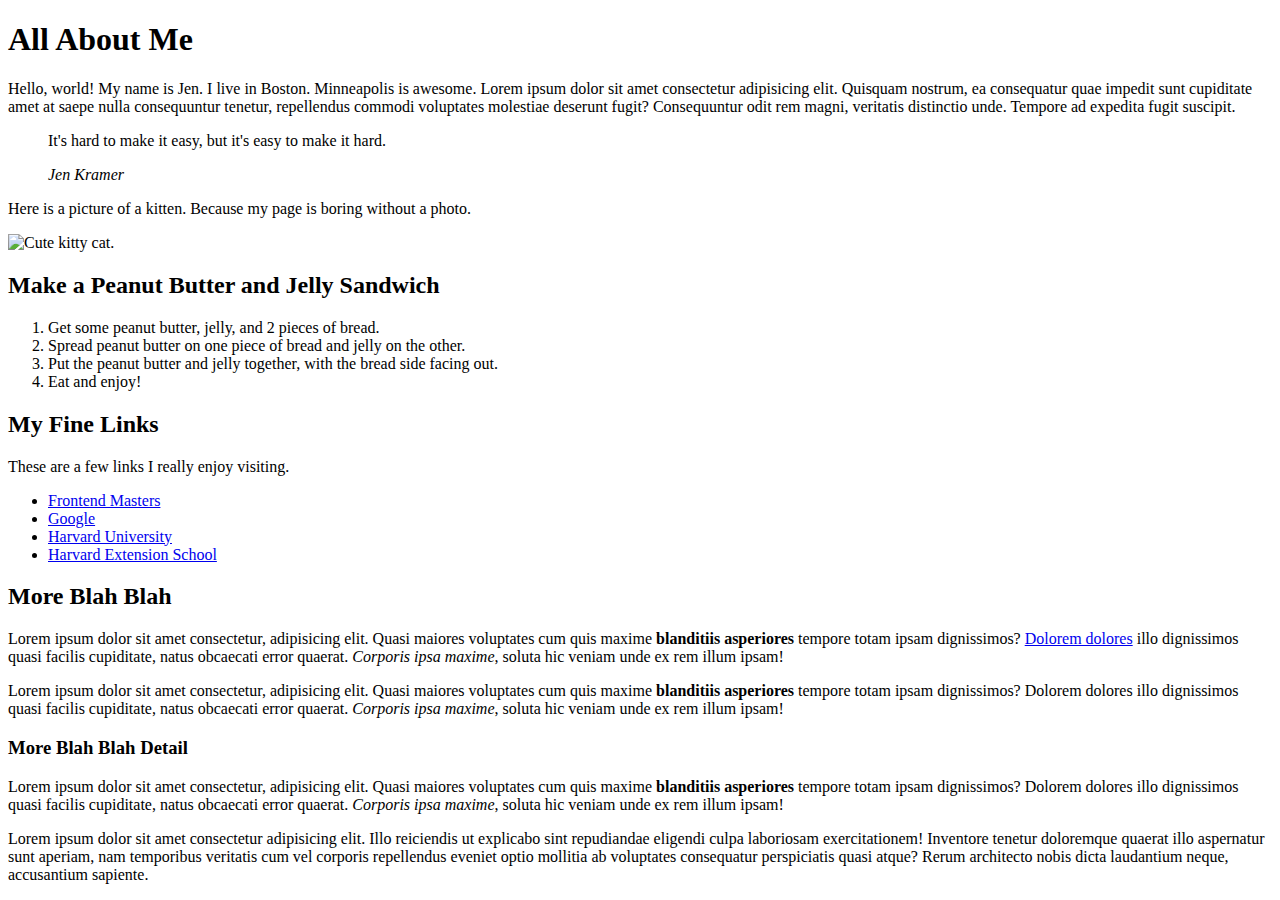
==== index.html @ 0c75e6d4 "Update and rename learningcss.html to index.html" ====
<!DOCTYPE html>
<html lang="en">
<head>
    <meta charset="UTF-8">
    <meta name="viewport" content="width=device-width, initial-scale=1.0">
    <meta http-equiv="X-UA-Compatible" content="ie=edge">
    <title>My first web page</title>
    <link href="css/style.css" rel="stylesheet">
</head>
<body>
    <h1>All About Me</h1>

    <p>Hello, world! My name is Jen. I live in Boston. Minneapolis is awesome. Lorem ipsum dolor sit amet consectetur adipisicing elit. Quisquam nostrum, ea consequatur quae impedit sunt cupiditate amet at saepe nulla consequuntur tenetur, repellendus commodi voluptates molestiae deserunt fugit? Consequuntur odit rem magni, veritatis distinctio unde. Tempore ad expedita fugit suscipit. </p>

    <blockquote>
        <p>It's hard to make it easy, but it's easy to make it hard.</p>
        <cite>Jen Kramer</cite>
    </blockquote>

    <p class="bigbold">Here is a picture of a kitten. Because my page is boring without a photo.</p>

    <img src="http://placekitten.com/200/200" alt="Cute kitty cat." title="Cute kitty cat.">

    <h2>Make a Peanut Butter and Jelly Sandwich</h2>
    <ol>
        <li>Get some peanut butter, jelly, and 2 pieces of bread.</li>
        <li>Spread peanut butter on one piece of bread and jelly on the other.</li>
        <li>Put the peanut butter and jelly together, with the bread side facing out.</li>
        <li>Eat and enjoy!</li>
    </ol>
    <h2>My Fine Links</h2>
        <p>These are a few links I really enjoy visiting.</p>
        <ul>
            <li><a href="http://www.frontendmasters.com" target="_blank">Frontend Masters</a></li>
            <li><a href="https://www.google.com/" target="_blank">Google</a></li>
            <li><a href="http://www.harvard.edu" target="_blank" class="harvard">Harvard University</a></li>
            <li><a href="http://extension.harvard.edu" target="_blank" class="harvard">Harvard Extension School</a></li>
        </ul>
    <h2>More Blah Blah</h2>

    <p>Lorem ipsum dolor sit amet consectetur, adipisicing elit. Quasi maiores voluptates cum quis maxime <strong>blanditiis asperiores</strong> tempore totam ipsam dignissimos? <a href="http://www.frontendmasters.com" target="_blank">Dolorem dolores</a> illo dignissimos quasi facilis cupiditate, natus obcaecati error quaerat. <em>Corporis ipsa maxime</em>, soluta hic veniam unde ex rem illum ipsam!</p>
    <p>Lorem ipsum dolor sit amet consectetur, adipisicing elit. Quasi maiores voluptates cum quis maxime <strong>blanditiis asperiores</strong> tempore totam ipsam dignissimos? Dolorem dolores illo dignissimos quasi facilis cupiditate, natus obcaecati error quaerat. <em>Corporis ipsa maxime</em>, soluta hic veniam unde ex rem illum ipsam!</p>   
    
    <h3>More Blah Blah Detail</h3> 
    <p>Lorem ipsum dolor sit amet consectetur, adipisicing elit. Quasi maiores voluptates cum quis maxime <strong>blanditiis asperiores</strong> tempore totam ipsam dignissimos? Dolorem dolores illo dignissimos quasi facilis cupiditate, natus obcaecati error quaerat. <em>Corporis ipsa maxime</em>, soluta hic veniam unde ex rem illum ipsam!</p>
    <p>Lorem ipsum dolor sit amet consectetur adipisicing elit. Illo reiciendis ut explicabo sint repudiandae eligendi culpa laboriosam exercitationem! Inventore tenetur doloremque quaerat illo aspernatur sunt aperiam, nam temporibus veritatis cum vel corporis repellendus eveniet optio mollitia ab voluptates consequatur perspiciatis quasi atque? Rerum architecto nobis dicta laudantium neque, accusantium sapiente.</p>

</body>
</html>
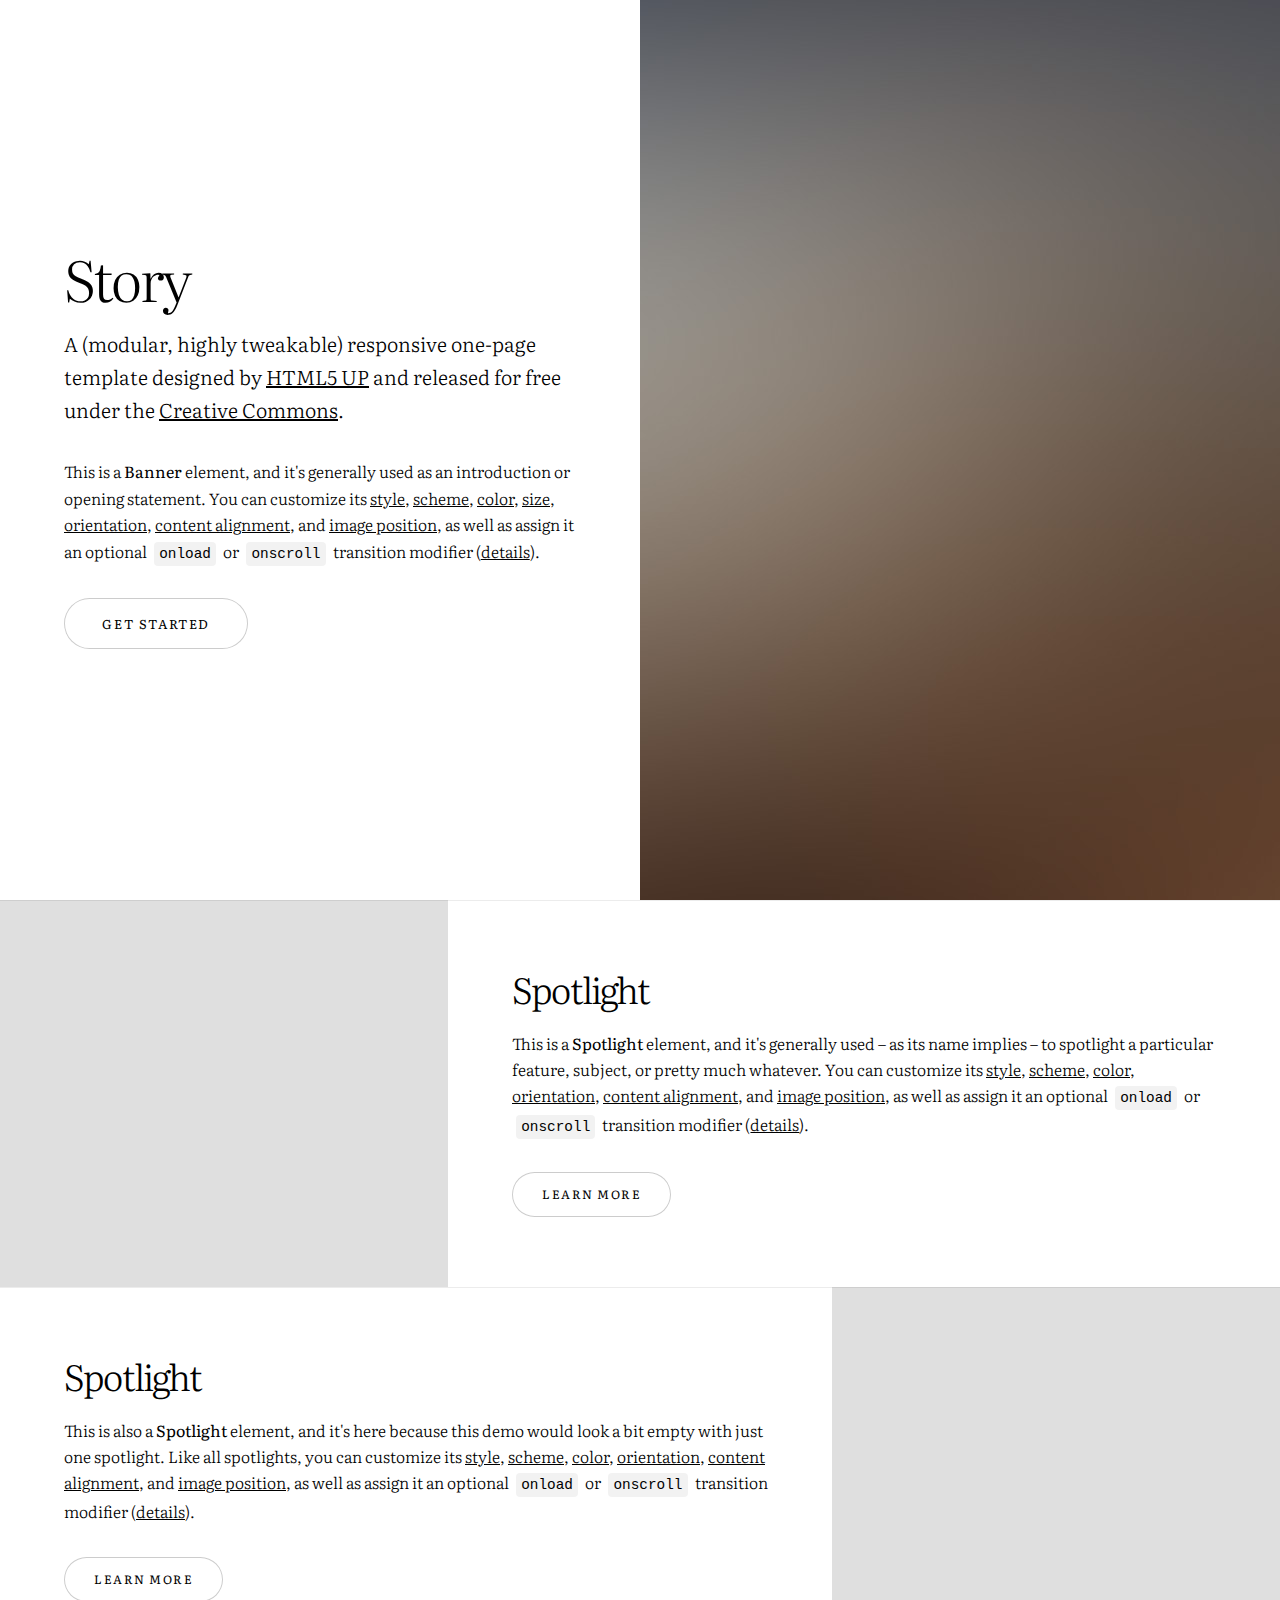
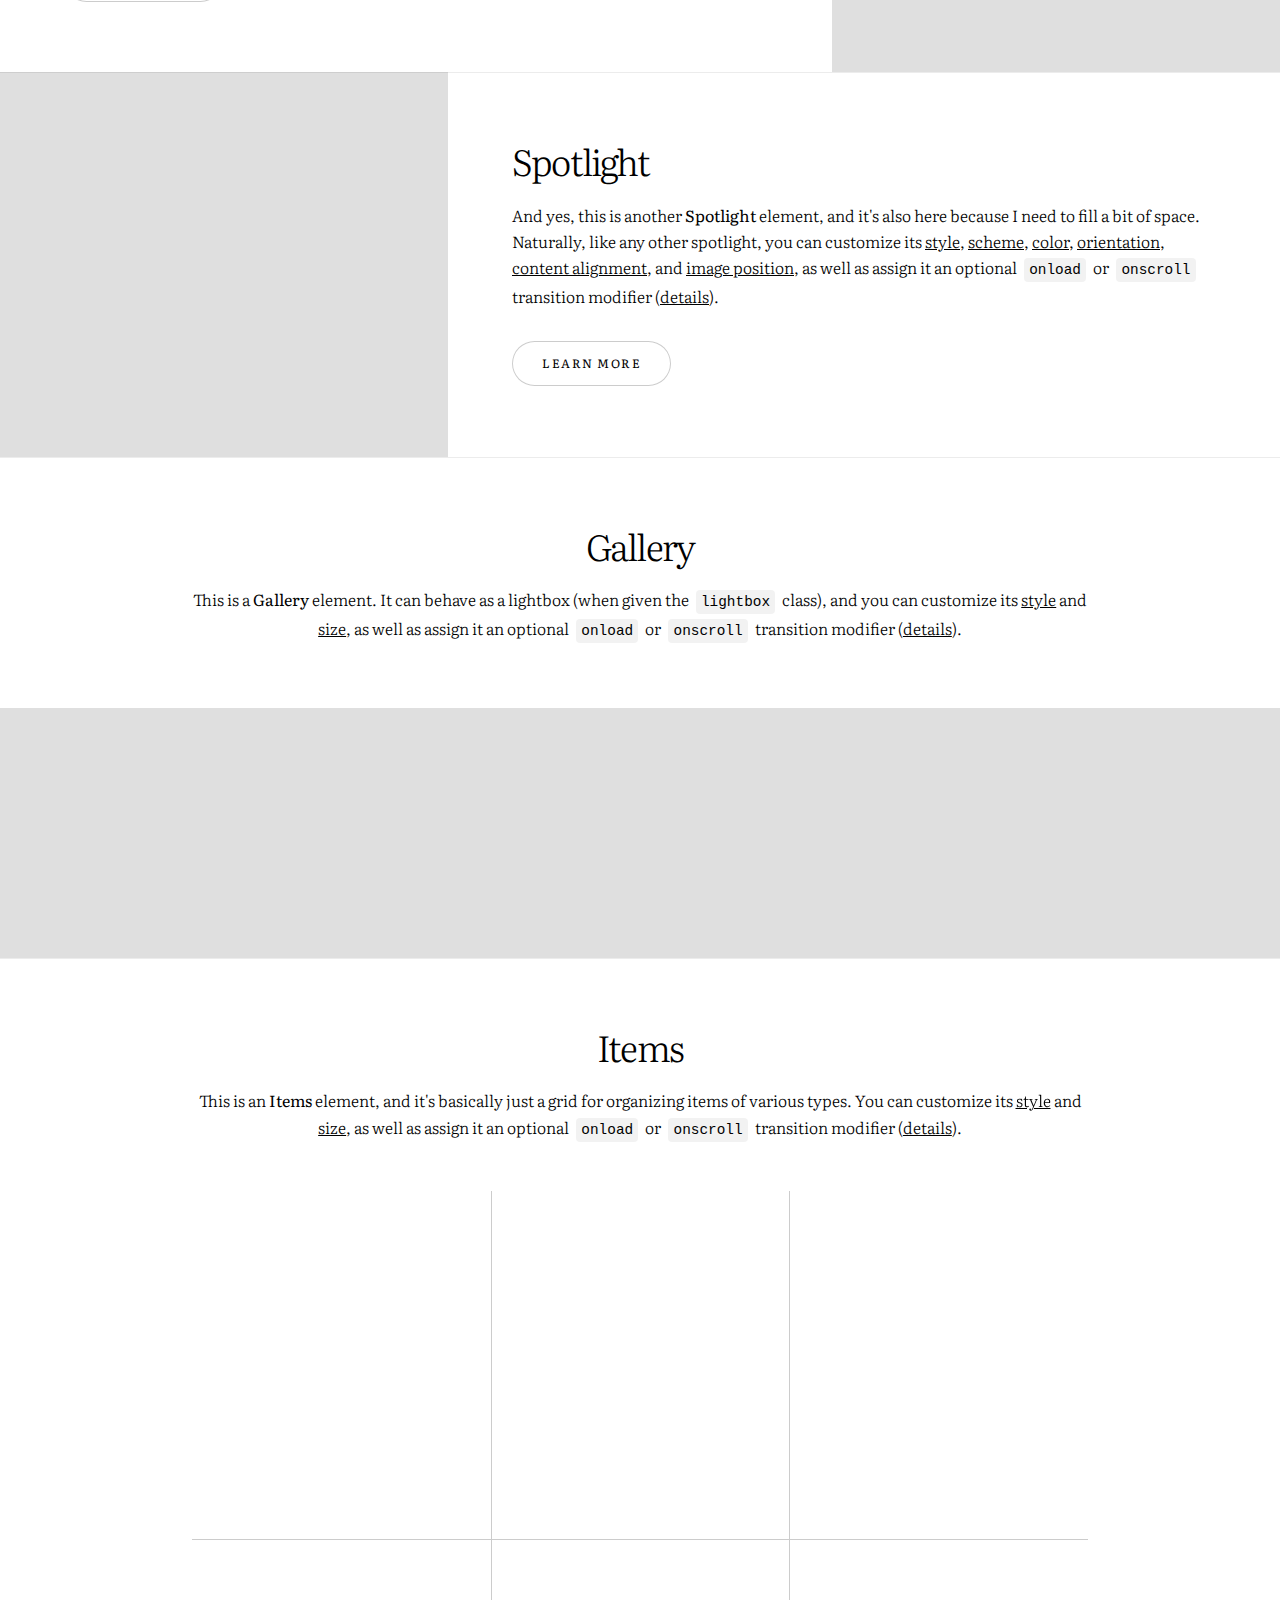
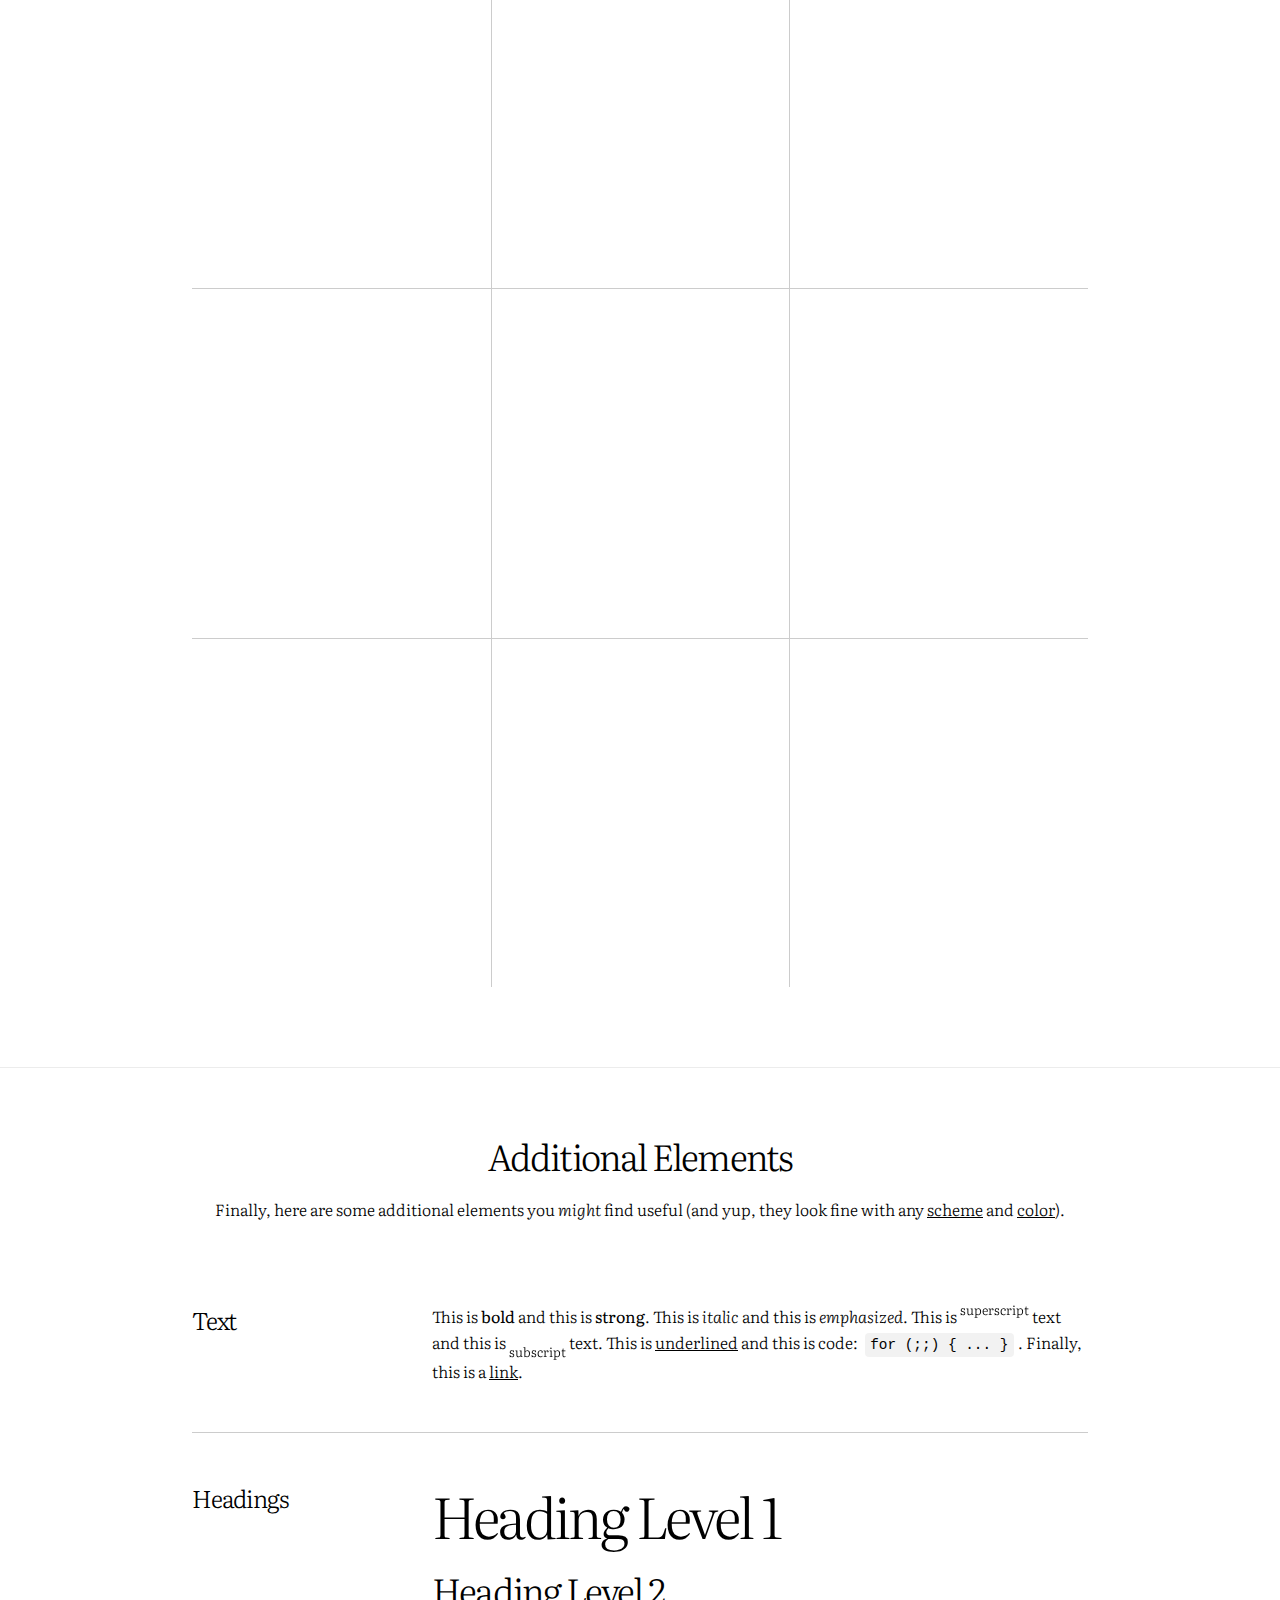
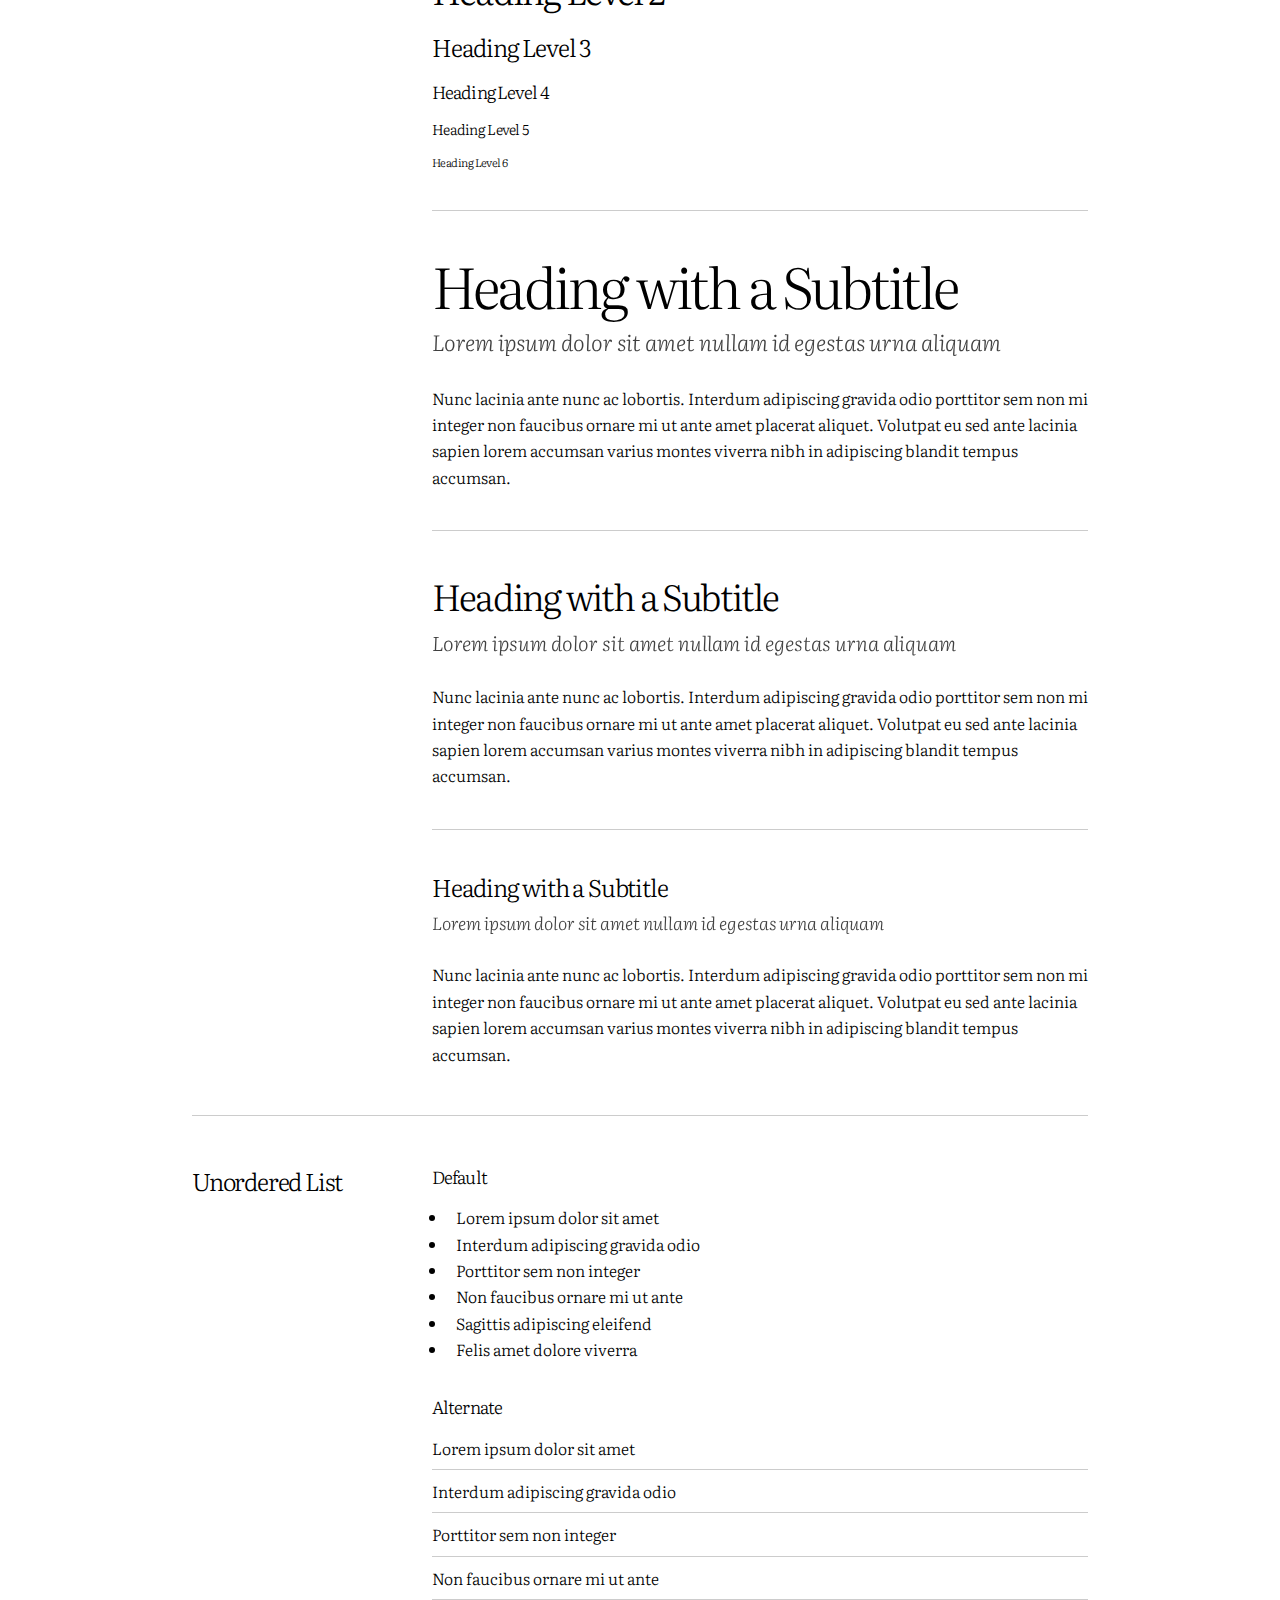
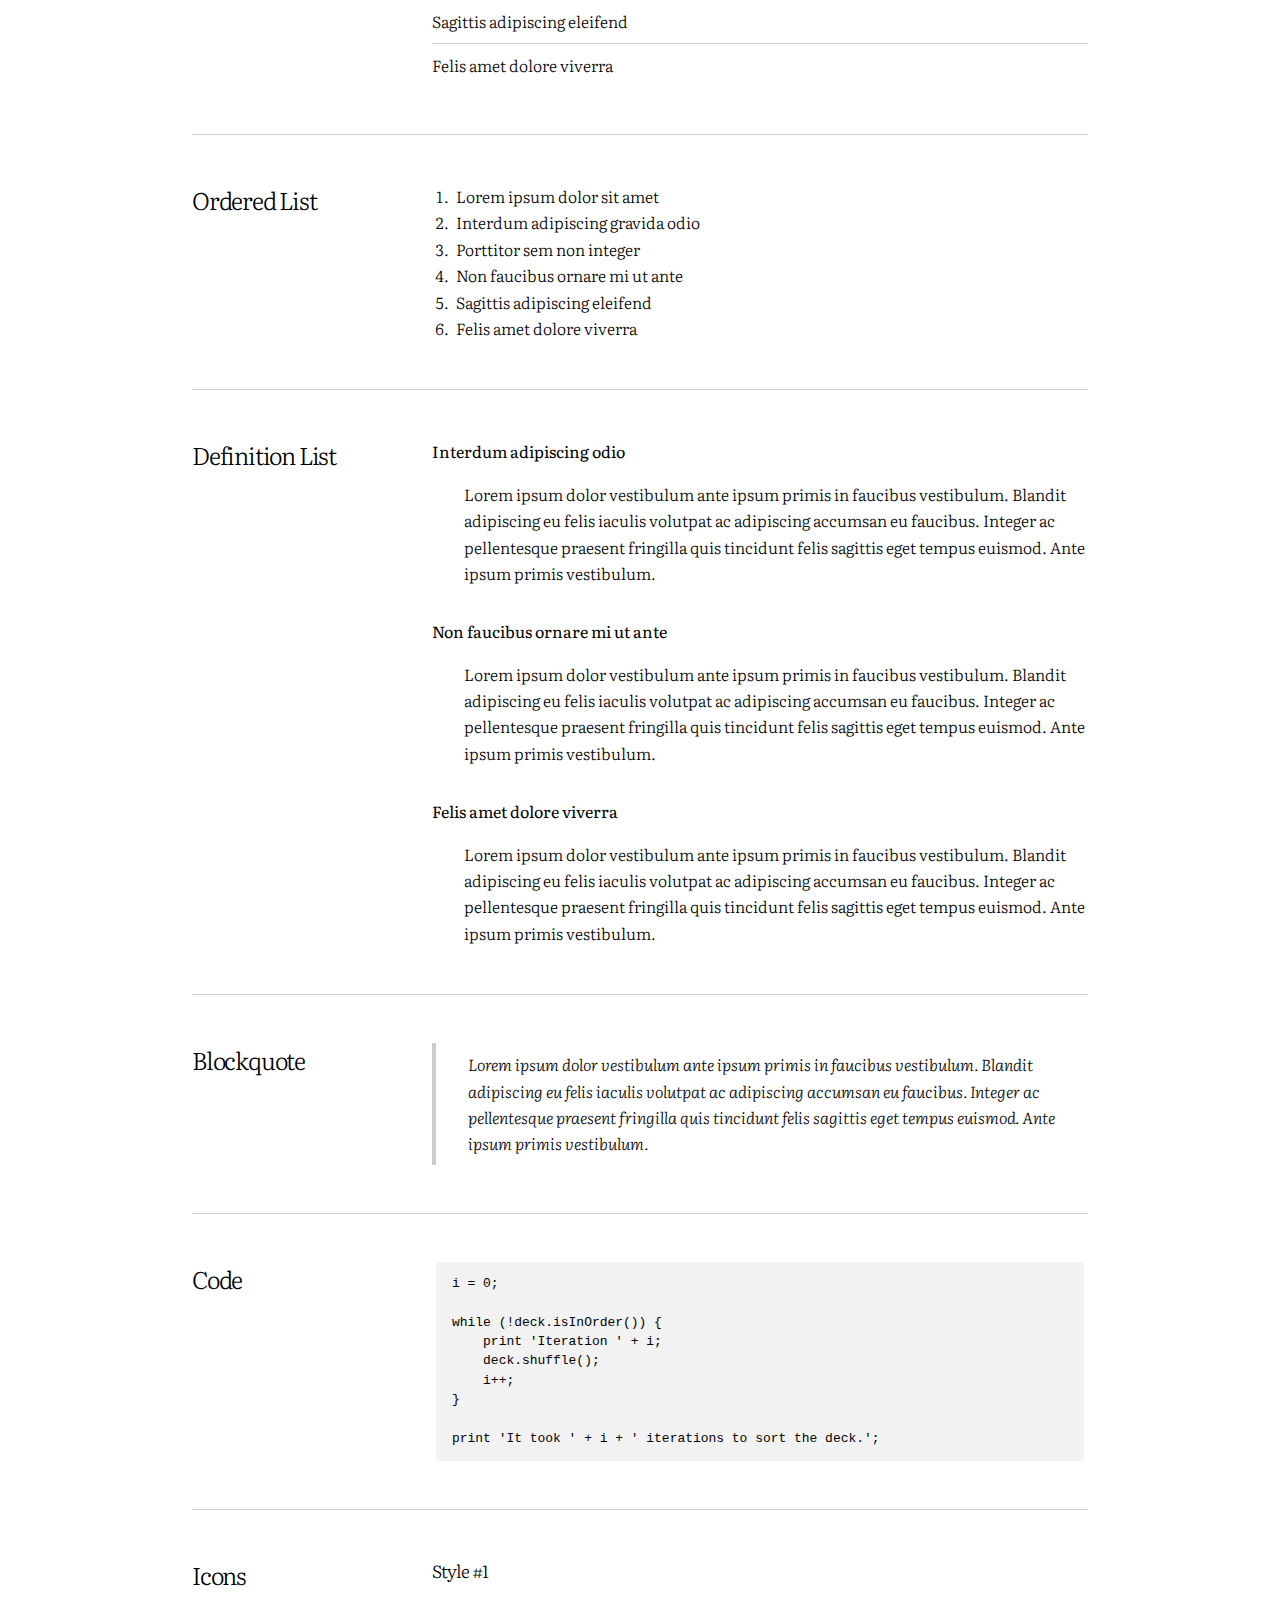
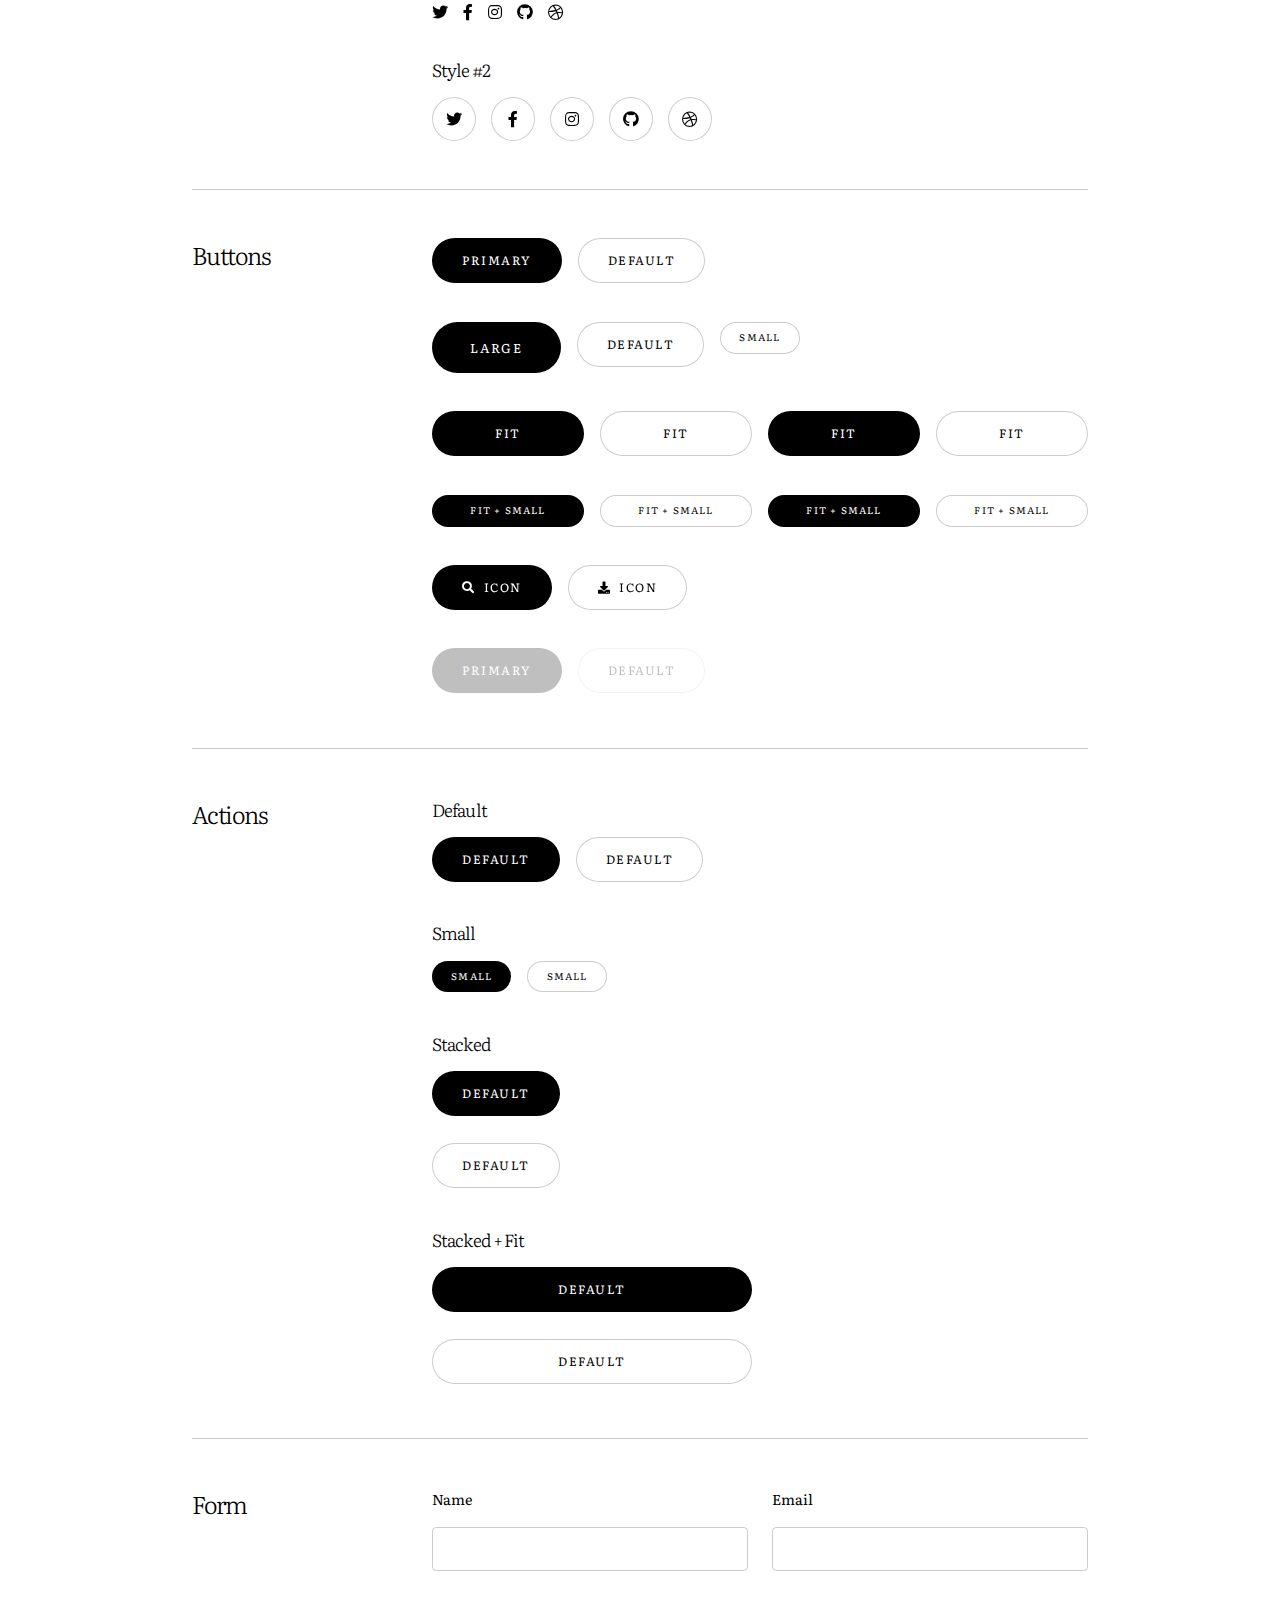
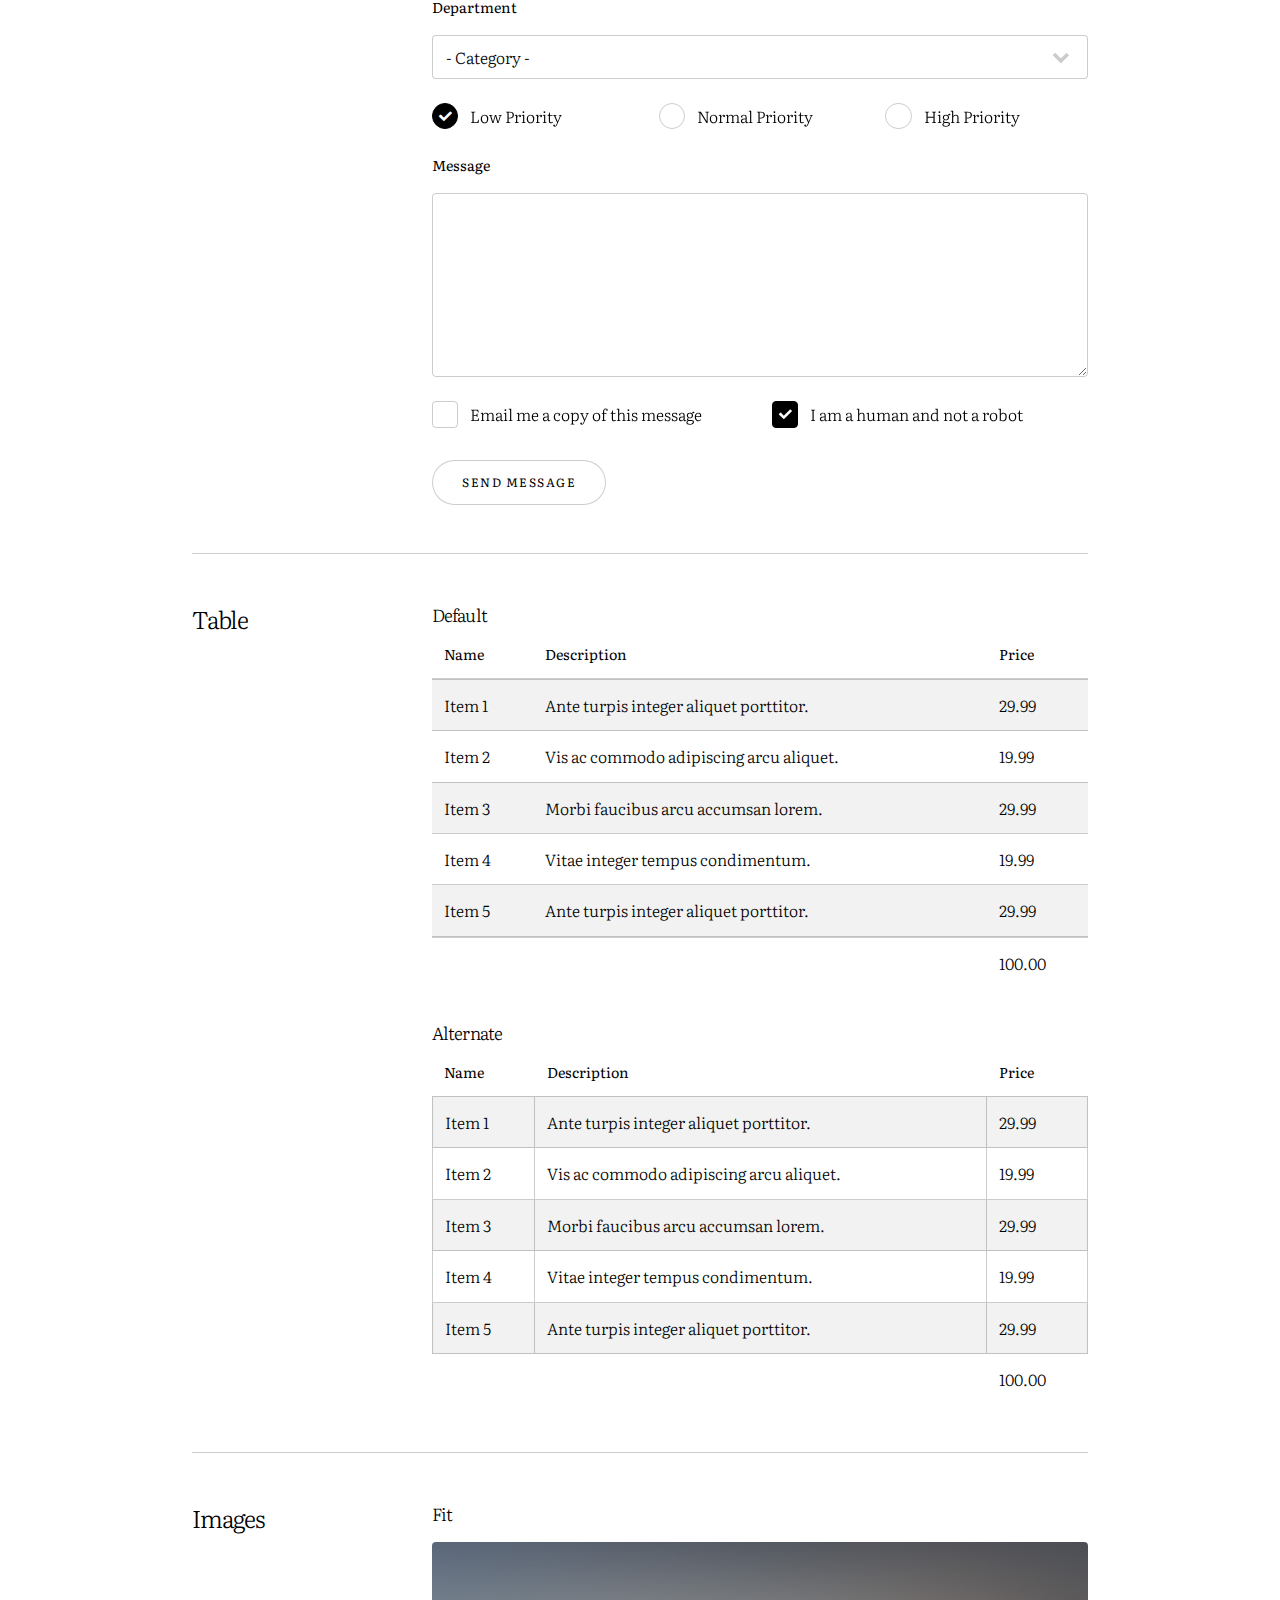
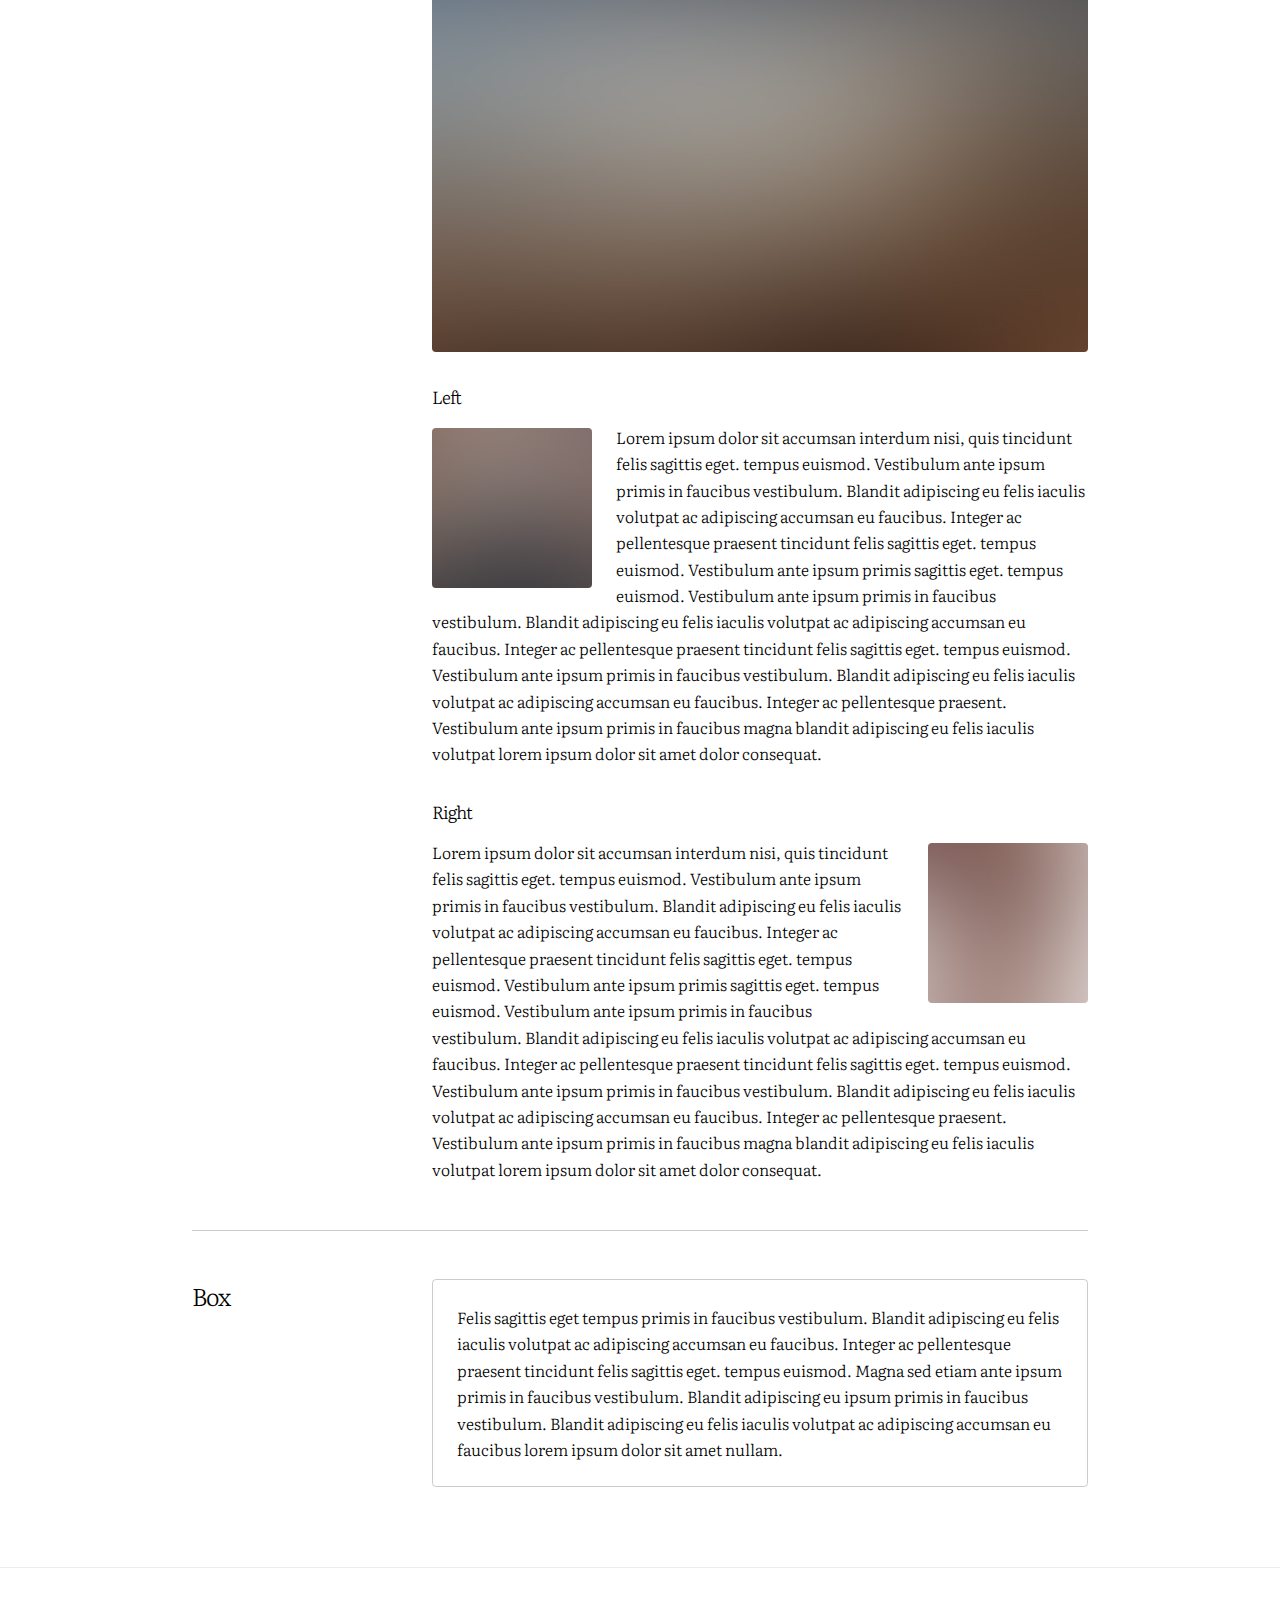
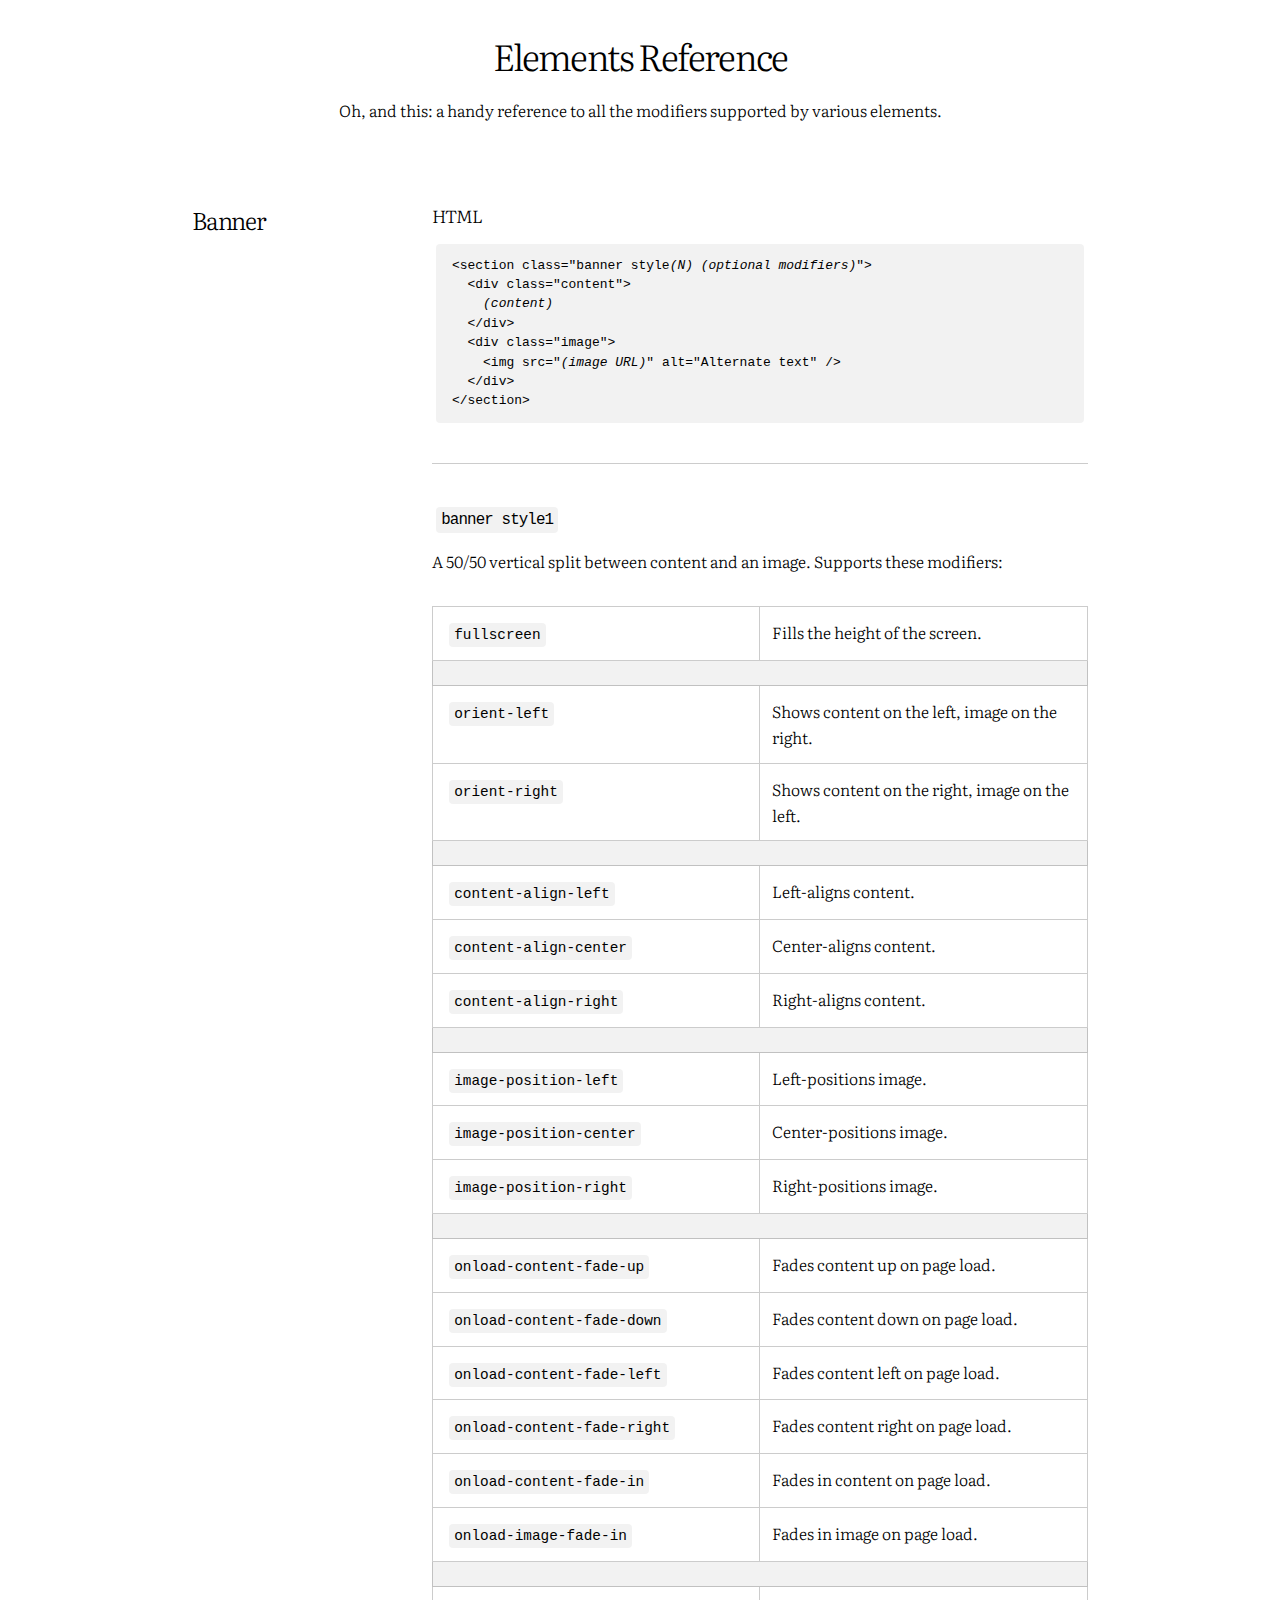
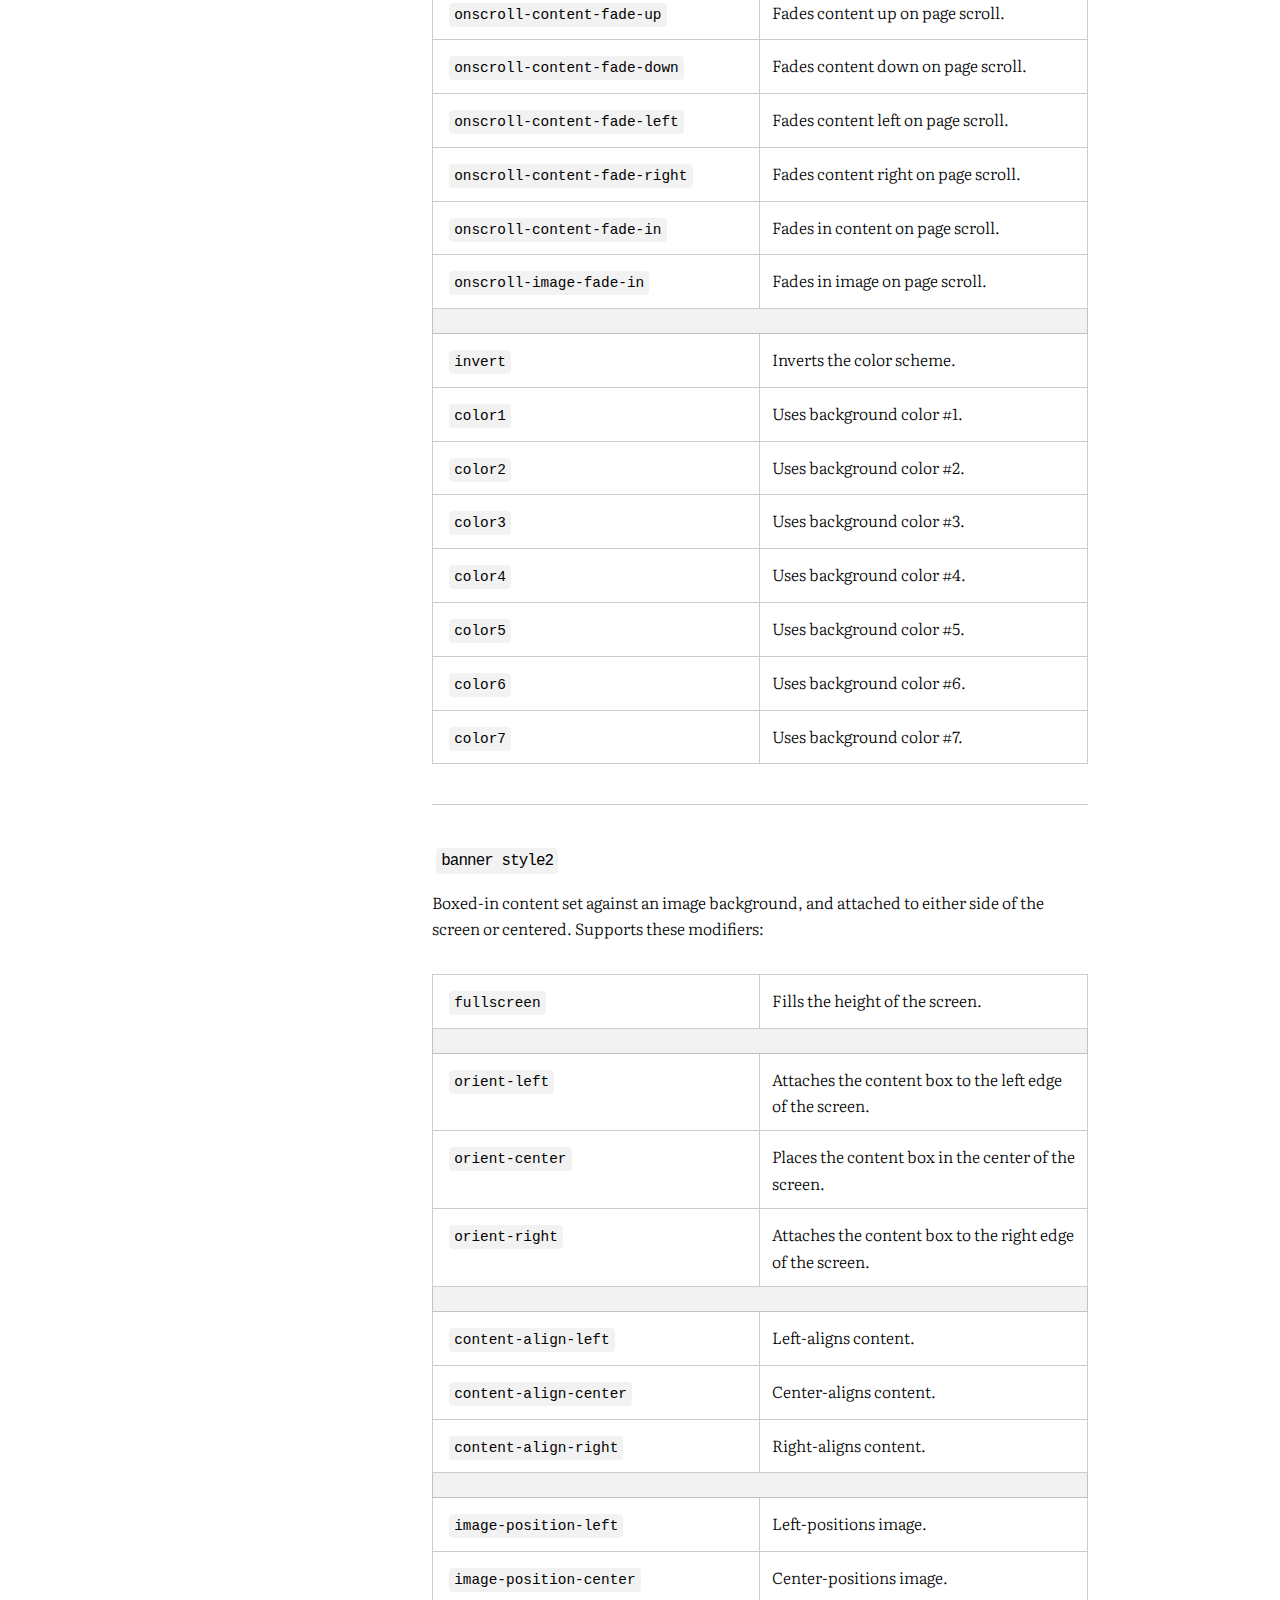
==== commit f6b6d79f: "Update and rename index-demo.html to index.html" ====
--- a/index.html
+++ b/index.html
@@ -1,49 +1,2819 @@
-<!DOCTYPE html>
-<html lang="en">
-<head>
-    <meta charset="UTF-8">
-    <meta name="viewport" content="width=device-width, initial-scale=1.0">
-    <meta http-equiv="X-UA-Compatible" content="ie=edge">
-    <title>My first web page</title>
-    <link href="css/style.css" rel="stylesheet">
-</head>
-<body>
-    <h1>All About Me</h1>
-
-    <p>Hello, world! My name is Jen. I live in Boston. Minneapolis is awesome. Lorem ipsum dolor sit amet consectetur adipisicing elit. Quisquam nostrum, ea consequatur quae impedit sunt cupiditate amet at saepe nulla consequuntur tenetur, repellendus commodi voluptates molestiae deserunt fugit? Consequuntur odit rem magni, veritatis distinctio unde. Tempore ad expedita fugit suscipit. </p>
-
-    <blockquote>
-        <p>It's hard to make it easy, but it's easy to make it hard.</p>
-        <cite>Jen Kramer</cite>
-    </blockquote>
-
-    <p class="bigbold">Here is a picture of a kitten. Because my page is boring without a photo.</p>
-
-    <img src="http://placekitten.com/200/200" alt="Cute kitty cat." title="Cute kitty cat.">
-
-    <h2>Make a Peanut Butter and Jelly Sandwich</h2>
-    <ol>
-        <li>Get some peanut butter, jelly, and 2 pieces of bread.</li>
-        <li>Spread peanut butter on one piece of bread and jelly on the other.</li>
-        <li>Put the peanut butter and jelly together, with the bread side facing out.</li>
-        <li>Eat and enjoy!</li>
-    </ol>
-    <h2>My Fine Links</h2>
-        <p>These are a few links I really enjoy visiting.</p>
-        <ul>
-            <li><a href="http://www.frontendmasters.com" target="_blank">Frontend Masters</a></li>
-            <li><a href="https://www.google.com/" target="_blank">Google</a></li>
-            <li><a href="http://www.harvard.edu" target="_blank" class="harvard">Harvard University</a></li>
-            <li><a href="http://extension.harvard.edu" target="_blank" class="harvard">Harvard Extension School</a></li>
-        </ul>
-    <h2>More Blah Blah</h2>
-
-    <p>Lorem ipsum dolor sit amet consectetur, adipisicing elit. Quasi maiores voluptates cum quis maxime <strong>blanditiis asperiores</strong> tempore totam ipsam dignissimos? <a href="http://www.frontendmasters.com" target="_blank">Dolorem dolores</a> illo dignissimos quasi facilis cupiditate, natus obcaecati error quaerat. <em>Corporis ipsa maxime</em>, soluta hic veniam unde ex rem illum ipsam!</p>
-    <p>Lorem ipsum dolor sit amet consectetur, adipisicing elit. Quasi maiores voluptates cum quis maxime <strong>blanditiis asperiores</strong> tempore totam ipsam dignissimos? Dolorem dolores illo dignissimos quasi facilis cupiditate, natus obcaecati error quaerat. <em>Corporis ipsa maxime</em>, soluta hic veniam unde ex rem illum ipsam!</p>   
-    
-    <h3>More Blah Blah Detail</h3> 
-    <p>Lorem ipsum dolor sit amet consectetur, adipisicing elit. Quasi maiores voluptates cum quis maxime <strong>blanditiis asperiores</strong> tempore totam ipsam dignissimos? Dolorem dolores illo dignissimos quasi facilis cupiditate, natus obcaecati error quaerat. <em>Corporis ipsa maxime</em>, soluta hic veniam unde ex rem illum ipsam!</p>
-    <p>Lorem ipsum dolor sit amet consectetur adipisicing elit. Illo reiciendis ut explicabo sint repudiandae eligendi culpa laboriosam exercitationem! Inventore tenetur doloremque quaerat illo aspernatur sunt aperiam, nam temporibus veritatis cum vel corporis repellendus eveniet optio mollitia ab voluptates consequatur perspiciatis quasi atque? Rerum architecto nobis dicta laudantium neque, accusantium sapiente.</p>
-
-</body>
+<!DOCTYPE HTML>
+<!--
+	Story by HTML5 UP
+	html5up.net | @ajlkn
+	Free for personal and commercial use under the CCA 3.0 license (html5up.net/license)
+
+	Note: Only needed for demo purposes. Delete for production sites.
+-->
+<html>
+	<head>
+		<title>Story by HTML5 UP</title>
+		<meta charset="utf-8" />
+		<meta name="viewport" content="width=device-width, initial-scale=1, user-scalable=no" />
+		<link rel="stylesheet" href="assets/css/main.css" />
+		<noscript><link rel="stylesheet" href="assets/css/noscript.css" /></noscript>
+	</head>
+	<body class="is-preload">
+
+		<!-- Wrapper -->
+			<div id="wrapper" class="divided">
+
+				<!-- Banner -->
+					<section class="banner style1 orient-left content-align-left image-position-right fullscreen onload-image-fade-in onload-content-fade-right">
+						<div class="content">
+							<h1>Story</h1>
+							<p class="major">A (modular, highly tweakable) responsive one-page template designed by <a href="https://html5up.net">HTML5 UP</a> and released for free under the <a href="https://html5up.net/license">Creative Commons</a>.</p>
+							<p>This is a <strong>Banner</strong> element, and it's generally used as an introduction or opening statement. You can customize its <span class="demo-controls">appearance with a number of modifiers</span>, as well as assign it an optional <code>onload</code> or <code>onscroll</code> transition modifier (<a href="#reference-banner">details</a>).</p>
+							<ul class="actions stacked">
+								<li><a href="#first" class="button large wide smooth-scroll-middle">Get Started</a></li>
+							</ul>
+						</div>
+						<div class="image">
+							<img src="images/banner.jpg" alt="" />
+						</div>
+					</section>
+
+				<!-- Spotlight -->
+					<section class="spotlight style1 orient-right content-align-left image-position-center onscroll-image-fade-in" id="first">
+						<div class="content">
+							<h2>Spotlight</h2>
+							<p>This is a <strong>Spotlight</strong> element, and it's generally used &ndash; as its name implies &ndash; to spotlight a particular feature, subject, or pretty much whatever. You can customize its <span class="demo-controls">appearance with a number of modifiers</span>, as well as assign it an optional <code>onload</code> or <code>onscroll</code> transition modifier (<a href="#reference-spotlight">details</a>).</p>
+							<ul class="actions stacked">
+								<li><a href="#" class="button">Learn More</a></li>
+							</ul>
+						</div>
+						<div class="image">
+							<img src="images/spotlight01.jpg" alt="" />
+						</div>
+					</section>
+
+				<!-- Spotlight -->
+					<section class="spotlight style1 orient-left content-align-left image-position-center onscroll-image-fade-in">
+						<div class="content">
+							<h2>Spotlight</h2>
+							<p>This is also a <strong>Spotlight</strong> element, and it's here because this demo would look a bit empty with just one spotlight. Like all spotlights, you can customize its <span class="demo-controls">appearance with a number of modifiers</span>, as well as assign it an optional <code>onload</code> or <code>onscroll</code> transition modifier (<a href="#reference-spotlight">details</a>).</p>
+							<ul class="actions stacked">
+								<li><a href="#" class="button">Learn More</a></li>
+							</ul>
+						</div>
+						<div class="image">
+							<img src="images/spotlight02.jpg" alt="" />
+						</div>
+					</section>
+
+				<!-- Spotlight -->
+					<section class="spotlight style1 orient-right content-align-left image-position-center onscroll-image-fade-in">
+						<div class="content">
+							<h2>Spotlight</h2>
+							<p>And yes, this is another <strong>Spotlight</strong> element, and it's also here because I need to fill a bit of space. Naturally, like any other spotlight, you can customize its <span class="demo-controls">appearance with a number of modifiers</span>, as well as assign it an optional <code>onload</code> or <code>onscroll</code> transition modifier (<a href="#reference-spotlight">details</a>).</p>
+							<ul class="actions stacked">
+								<li><a href="#" class="button">Learn More</a></li>
+							</ul>
+						</div>
+						<div class="image">
+							<img src="images/spotlight03.jpg" alt="" />
+						</div>
+					</section>
+
+				<!-- Gallery -->
+					<section class="wrapper style1 align-center">
+						<div class="inner">
+							<h2>Gallery</h2>
+							<p>This is a <strong>Gallery</strong> element. It can behave as a lightbox (when given the <code>lightbox</code> class), and you can customize its <span class="demo-controls">appearance with a number of modifiers</span>, as well as assign it an optional <code>onload</code> or <code>onscroll</code> transition modifier (<a href="#reference-gallery">details</a>).</p>
+						</div>
+
+						<!-- Gallery -->
+							<div class="gallery style2 medium lightbox onscroll-fade-in">
+								<article>
+									<a href="images/gallery/fulls/01.jpg" class="image">
+										<img src="images/gallery/thumbs/01.jpg" alt="" />
+									</a>
+									<div class="caption">
+										<h3>Title</h3>
+										<p>Lorem ipsum dolor amet, consectetur magna etiam elit. Etiam sed ultrices.</p>
+										<ul class="actions fixed">
+											<li><span class="button small">Details</span></li>
+										</ul>
+									</div>
+								</article>
+								<article>
+									<a href="images/gallery/fulls/02.jpg" class="image">
+										<img src="images/gallery/thumbs/02.jpg" alt="" />
+									</a>
+									<div class="caption">
+										<h3>Title</h3>
+										<p>Lorem ipsum dolor amet, consectetur magna etiam elit. Etiam sed ultrices.</p>
+										<ul class="actions fixed">
+											<li><span class="button small">Details</span></li>
+										</ul>
+									</div>
+								</article>
+								<article>
+									<a href="images/gallery/fulls/03.jpg" class="image">
+										<img src="images/gallery/thumbs/03.jpg" alt="" />
+									</a>
+									<div class="caption">
+										<h3>Title</h3>
+										<p>Lorem ipsum dolor amet, consectetur magna etiam elit. Etiam sed ultrices.</p>
+										<ul class="actions fixed">
+											<li><span class="button small">Details</span></li>
+										</ul>
+									</div>
+								</article>
+								<article>
+									<a href="images/gallery/fulls/04.jpg" class="image">
+										<img src="images/gallery/thumbs/04.jpg" alt="" />
+									</a>
+									<div class="caption">
+										<h3>Title</h3>
+										<p>Lorem ipsum dolor amet, consectetur magna etiam elit. Etiam sed ultrices.</p>
+										<ul class="actions fixed">
+											<li><span class="button small">Details</span></li>
+										</ul>
+									</div>
+								</article>
+								<article>
+									<a href="images/gallery/fulls/05.jpg" class="image">
+										<img src="images/gallery/thumbs/05.jpg" alt="" />
+									</a>
+									<div class="caption">
+										<h3>Title</h3>
+										<p>Lorem ipsum dolor amet, consectetur magna etiam elit. Etiam sed ultrices.</p>
+										<ul class="actions fixed">
+											<li><span class="button small">Details</span></li>
+										</ul>
+									</div>
+								</article>
+								<article>
+									<a href="images/gallery/fulls/06.jpg" class="image">
+										<img src="images/gallery/thumbs/06.jpg" alt="" />
+									</a>
+									<div class="caption">
+										<h3>Title</h3>
+										<p>Lorem ipsum dolor amet, consectetur magna etiam elit. Etiam sed ultrices.</p>
+										<ul class="actions fixed">
+											<li><span class="button small">Details</span></li>
+										</ul>
+									</div>
+								</article>
+								<article>
+									<a href="images/gallery/fulls/07.jpg" class="image">
+										<img src="images/gallery/thumbs/07.jpg" alt="" />
+									</a>
+									<div class="caption">
+										<h3>Title</h3>
+										<p>Lorem ipsum dolor amet, consectetur magna etiam elit. Etiam sed ultrices.</p>
+										<ul class="actions fixed">
+											<li><span class="button small">Details</span></li>
+										</ul>
+									</div>
+								</article>
+								<article>
+									<a href="images/gallery/fulls/08.jpg" class="image">
+										<img src="images/gallery/thumbs/08.jpg" alt="" />
+									</a>
+									<div class="caption">
+										<h3>Title</h3>
+										<p>Lorem ipsum dolor amet, consectetur magna etiam elit. Etiam sed ultrices.</p>
+										<ul class="actions fixed">
+											<li><span class="button small">Details</span></li>
+										</ul>
+									</div>
+								</article>
+								<article>
+									<a href="images/gallery/fulls/09.jpg" class="image">
+										<img src="images/gallery/thumbs/09.jpg" alt="" />
+									</a>
+									<div class="caption">
+										<h3>Title</h3>
+										<p>Lorem ipsum dolor amet, consectetur magna etiam elit. Etiam sed ultrices.</p>
+										<ul class="actions fixed">
+											<li><span class="button small">Details</span></li>
+										</ul>
+									</div>
+								</article>
+								<article>
+									<a href="images/gallery/fulls/10.jpg" class="image">
+										<img src="images/gallery/thumbs/10.jpg" alt="" />
+									</a>
+									<div class="caption">
+										<h3>Title</h3>
+										<p>Lorem ipsum dolor amet, consectetur magna etiam elit. Etiam sed ultrices.</p>
+										<ul class="actions fixed">
+											<li><span class="button small">Details</span></li>
+										</ul>
+									</div>
+								</article>
+								<article>
+									<a href="images/gallery/fulls/11.jpg" class="image">
+										<img src="images/gallery/thumbs/11.jpg" alt="" />
+									</a>
+									<div class="caption">
+										<h3>Title</h3>
+										<p>Lorem ipsum dolor amet, consectetur magna etiam elit. Etiam sed ultrices.</p>
+										<ul class="actions fixed">
+											<li><span class="button small">Details</span></li>
+										</ul>
+									</div>
+								</article>
+								<article>
+									<a href="images/gallery/fulls/12.jpg" class="image">
+										<img src="images/gallery/thumbs/12.jpg" alt="" />
+									</a>
+									<div class="caption">
+										<h3>Title</h3>
+										<p>Lorem ipsum dolor amet, consectetur magna etiam elit. Etiam sed ultrices.</p>
+										<ul class="actions fixed">
+											<li><span class="button small">Details</span></li>
+										</ul>
+									</div>
+								</article>
+							</div>
+
+					</section>
+
+				<!-- Items -->
+					<section class="wrapper style1 align-center">
+						<div class="inner">
+							<h2>Items</h2>
+							<p>This is an <strong>Items</strong> element, and it's basically just a grid for organizing items of various types. You can customize its <span class="demo-controls">appearance with a number of modifiers</span>, as well as assign it an optional <code>onload</code> or <code>onscroll</code> transition modifier (<a href="#reference-items">details</a>).</p>
+							<div class="items style1 medium onscroll-fade-in">
+								<section>
+									<span class="icon style2 major fa-gem"></span>
+									<h3>One</h3>
+									<p>Lorem ipsum dolor sit amet, consectetur adipiscing elit. Morbi dui turpis, cursus eget orci amet aliquam congue semper. Etiam eget ultrices risus nec tempor elit.</p>
+								</section>
+								<section>
+									<span class="icon solid style2 major fa-save"></span>
+									<h3>Two</h3>
+									<p>Lorem ipsum dolor sit amet, consectetur adipiscing elit. Morbi dui turpis, cursus eget orci amet aliquam congue semper. Etiam eget ultrices risus nec tempor elit.</p>
+								</section>
+								<section>
+									<span class="icon solid style2 major fa-chart-bar"></span>
+									<h3>Three</h3>
+									<p>Lorem ipsum dolor sit amet, consectetur adipiscing elit. Morbi dui turpis, cursus eget orci amet aliquam congue semper. Etiam eget ultrices risus nec tempor elit.</p>
+								</section>
+								<section>
+									<span class="icon solid style2 major fa-wifi"></span>
+									<h3>Four</h3>
+									<p>Lorem ipsum dolor sit amet, consectetur adipiscing elit. Morbi dui turpis, cursus eget orci amet aliquam congue semper. Etiam eget ultrices risus nec tempor elit.</p>
+								</section>
+								<section>
+									<span class="icon solid style2 major fa-cog"></span>
+									<h3>Five</h3>
+									<p>Lorem ipsum dolor sit amet, consectetur adipiscing elit. Morbi dui turpis, cursus eget orci amet aliquam congue semper. Etiam eget ultrices risus nec tempor elit.</p>
+								</section>
+								<section>
+									<span class="icon style2 major fa-paper-plane"></span>
+									<h3>Six</h3>
+									<p>Lorem ipsum dolor sit amet, consectetur adipiscing elit. Morbi dui turpis, cursus eget orci amet aliquam congue semper. Etiam eget ultrices risus nec tempor elit.</p>
+								</section>
+								<section>
+									<span class="icon solid style2 major fa-desktop"></span>
+									<h3>Seven</h3>
+									<p>Lorem ipsum dolor sit amet, consectetur adipiscing elit. Morbi dui turpis, cursus eget orci amet aliquam congue semper. Etiam eget ultrices risus nec tempor elit.</p>
+								</section>
+								<section>
+									<span class="icon solid style2 major fa-sync-alt"></span>
+									<h3>Eight</h3>
+									<p>Lorem ipsum dolor sit amet, consectetur adipiscing elit. Morbi dui turpis, cursus eget orci amet aliquam congue semper. Etiam eget ultrices risus nec tempor elit.</p>
+								</section>
+								<section>
+									<span class="icon solid style2 major fa-hashtag"></span>
+									<h3>Nine</h3>
+									<p>Lorem ipsum dolor sit amet, consectetur adipiscing elit. Morbi dui turpis, cursus eget orci amet aliquam congue semper. Etiam eget ultrices risus nec tempor elit.</p>
+								</section>
+								<section>
+									<span class="icon solid style2 major fa-bolt"></span>
+									<h3>Ten</h3>
+									<p>Lorem ipsum dolor sit amet, consectetur adipiscing elit. Morbi dui turpis, cursus eget orci amet aliquam congue semper. Etiam eget ultrices risus nec tempor elit.</p>
+								</section>
+								<section>
+									<span class="icon style2 major fa-envelope"></span>
+									<h3>Eleven</h3>
+									<p>Lorem ipsum dolor sit amet, consectetur adipiscing elit. Morbi dui turpis, cursus eget orci amet aliquam congue semper. Etiam eget ultrices risus nec tempor elit.</p>
+								</section>
+								<section>
+									<span class="icon solid style2 major fa-leaf"></span>
+									<h3>Twelve</h3>
+									<p>Lorem ipsum dolor sit amet, consectetur adipiscing elit. Morbi dui turpis, cursus eget orci amet aliquam congue semper. Etiam eget ultrices risus nec tempor elit.</p>
+								</section>
+							</div>
+						</div>
+					</section>
+
+				<!-- Additional Elements -->
+					<section class="wrapper style1 align-center">
+						<div class="inner">
+							<h2>Additional Elements</h2>
+							<p>Finally, here are some additional elements you <em>might</em> find useful (and yup, they look fine with any <span class="demo-controls">appearance</span>).</p>
+							<div class="index align-left">
+
+								<!-- Text -->
+									<section>
+										<header>
+											<h3>Text</h3>
+										</header>
+										<div class="content">
+
+											<p>This is <b>bold</b> and this is <strong>strong</strong>. This is <i>italic</i> and this is <em>emphasized</em>.
+											This is <sup>superscript</sup> text and this is <sub>subscript</sub> text.
+											This is <u>underlined</u> and this is code: <code>for (;;) { ... }</code>.
+											Finally, this is a <a href="#">link</a>.</p>
+
+										</div>
+									</section>
+
+								<!-- Heading -->
+									<section>
+										<header>
+											<h3>Headings</h3>
+										</header>
+										<div class="content">
+
+											<h1>Heading Level 1</h1>
+											<h2>Heading Level 2</h2>
+											<h3>Heading Level 3</h3>
+											<h4>Heading Level 4</h4>
+											<h5>Heading Level 5</h5>
+											<h6>Heading Level 6</h6>
+
+											<hr />
+
+											<header>
+												<h1>Heading with a Subtitle</h1>
+												<p>Lorem ipsum dolor sit amet nullam id egestas urna aliquam</p>
+											</header>
+											<p>Nunc lacinia ante nunc ac lobortis. Interdum adipiscing gravida odio porttitor sem non mi integer non faucibus ornare mi ut ante amet placerat aliquet. Volutpat eu sed ante lacinia sapien lorem accumsan varius montes viverra nibh in adipiscing blandit tempus accumsan.</p>
+
+											<hr />
+
+											<header>
+												<h2>Heading with a Subtitle</h2>
+												<p>Lorem ipsum dolor sit amet nullam id egestas urna aliquam</p>
+											</header>
+											<p>Nunc lacinia ante nunc ac lobortis. Interdum adipiscing gravida odio porttitor sem non mi integer non faucibus ornare mi ut ante amet placerat aliquet. Volutpat eu sed ante lacinia sapien lorem accumsan varius montes viverra nibh in adipiscing blandit tempus accumsan.</p>
+
+											<hr />
+
+											<header>
+												<h3>Heading with a Subtitle</h3>
+												<p>Lorem ipsum dolor sit amet nullam id egestas urna aliquam</p>
+											</header>
+											<p>Nunc lacinia ante nunc ac lobortis. Interdum adipiscing gravida odio porttitor sem non mi integer non faucibus ornare mi ut ante amet placerat aliquet. Volutpat eu sed ante lacinia sapien lorem accumsan varius montes viverra nibh in adipiscing blandit tempus accumsan.</p>
+
+										</div>
+									</section>
+
+								<!-- Unordered List -->
+									<section>
+										<header>
+											<h3>Unordered List</h3>
+										</header>
+										<div class="content">
+
+											<h4>Default</h4>
+											<ul>
+												<li>Lorem ipsum dolor sit amet</li>
+												<li>Interdum adipiscing gravida odio</li>
+												<li>Porttitor sem non integer</li>
+												<li>Non faucibus ornare mi ut ante</li>
+												<li>Sagittis adipiscing eleifend</li>
+												<li>Felis amet dolore viverra</li>
+											</ul>
+
+											<h4>Alternate</h4>
+											<ul class="alt">
+												<li>Lorem ipsum dolor sit amet</li>
+												<li>Interdum adipiscing gravida odio</li>
+												<li>Porttitor sem non integer</li>
+												<li>Non faucibus ornare mi ut ante</li>
+												<li>Sagittis adipiscing eleifend</li>
+												<li>Felis amet dolore viverra</li>
+											</ul>
+
+										</div>
+									</section>
+
+								<!-- Ordered List -->
+									<section>
+										<header>
+											<h3>Ordered List</h3>
+										</header>
+										<div class="content">
+
+											<ol>
+												<li>Lorem ipsum dolor sit amet</li>
+												<li>Interdum adipiscing gravida odio</li>
+												<li>Porttitor sem non integer</li>
+												<li>Non faucibus ornare mi ut ante</li>
+												<li>Sagittis adipiscing eleifend</li>
+												<li>Felis amet dolore viverra</li>
+											</ol>
+
+										</div>
+									</section>
+
+								<!-- Definition List -->
+									<section>
+										<header>
+											<h3>Definition List</h3>
+										</header>
+										<div class="content">
+
+											<dl>
+												<dt>Interdum adipiscing odio</dt>
+												<dd>
+													<p>Lorem ipsum dolor vestibulum ante ipsum primis in faucibus vestibulum. Blandit adipiscing eu felis iaculis volutpat ac adipiscing accumsan eu faucibus. Integer ac pellentesque praesent fringilla quis tincidunt felis sagittis eget tempus euismod. Ante ipsum primis vestibulum.</p>
+												</dd>
+												<dt>Non faucibus ornare mi ut ante</dt>
+												<dd>
+													<p>Lorem ipsum dolor vestibulum ante ipsum primis in faucibus vestibulum. Blandit adipiscing eu felis iaculis volutpat ac adipiscing accumsan eu faucibus. Integer ac pellentesque praesent fringilla quis tincidunt felis sagittis eget tempus euismod. Ante ipsum primis vestibulum.</p>
+												</dd>
+												<dt>Felis amet dolore viverra</dt>
+												<dd>
+													<p>Lorem ipsum dolor vestibulum ante ipsum primis in faucibus vestibulum. Blandit adipiscing eu felis iaculis volutpat ac adipiscing accumsan eu faucibus. Integer ac pellentesque praesent fringilla quis tincidunt felis sagittis eget tempus euismod. Ante ipsum primis vestibulum.</p>
+												</dd>
+											</dl>
+
+										</div>
+									</section>
+
+								<!-- Blockquote -->
+									<section>
+										<header>
+											<h3>Blockquote</h3>
+										</header>
+										<div class="content">
+
+											<blockquote>Lorem ipsum dolor vestibulum ante ipsum primis in faucibus vestibulum. Blandit adipiscing eu felis iaculis volutpat ac adipiscing accumsan eu faucibus. Integer ac pellentesque praesent fringilla quis tincidunt felis sagittis eget tempus euismod. Ante ipsum primis vestibulum.</blockquote>
+
+										</div>
+									</section>
+
+								<!-- Code -->
+									<section>
+										<header>
+											<h3>Code</h3>
+										</header>
+										<div class="content">
+
+											<pre><code>i = 0;
+
+while (!deck.isInOrder()) {
+    print 'Iteration ' + i;
+    deck.shuffle();
+    i++;
+}
+
+print 'It took ' + i + ' iterations to sort the deck.';
+</code></pre>
+
+										</div>
+									</section>
+
+								<!-- Icons -->
+									<section>
+										<header>
+											<h3>Icons</h3>
+										</header>
+										<div class="content">
+
+											<h4>Style #1</h4>
+											<ul class="icons">
+												<li><a href="#" class="icon brands style1 fa-twitter"><span class="label">Twitter</span></a></li>
+												<li><a href="#" class="icon brands style1 fa-facebook-f"><span class="label">Facebook</span></a></li>
+												<li><a href="#" class="icon brands style1 fa-instagram"><span class="label">Instagram</span></a></li>
+												<li><a href="#" class="icon brands style1 fa-github"><span class="label">Github</span></a></li>
+												<li><a href="#" class="icon brands style1 fa-dribbble"><span class="label">Dribbble</span></a></li>
+											</ul>
+
+											<h4>Style #2</h4>
+											<ul class="icons">
+												<li><a href="#" class="icon brands style2 fa-twitter"><span class="label">Twitter</span></a></li>
+												<li><a href="#" class="icon brands style2 fa-facebook-f"><span class="label">Facebook</span></a></li>
+												<li><a href="#" class="icon brands style2 fa-instagram"><span class="label">Instagram</span></a></li>
+												<li><a href="#" class="icon brands style2 fa-github"><span class="label">Github</span></a></li>
+												<li><a href="#" class="icon brands style2 fa-dribbble"><span class="label">Dribbble</span></a></li>
+											</ul>
+
+										</div>
+									</section>
+
+								<!-- Buttons -->
+									<section>
+										<header>
+											<h3>Buttons</h3>
+										</header>
+										<div class="content">
+
+											<ul class="actions">
+												<li><a href="#" class="button primary">Primary</a></li>
+												<li><a href="#" class="button">Default</a></li>
+											</ul>
+											<ul class="actions">
+												<li><a href="#" class="button primary large">Large</a></li>
+												<li><a href="#" class="button">Default</a></li>
+												<li><a href="#" class="button small">Small</a></li>
+											</ul>
+											<ul class="actions fit">
+												<li><a href="#" class="button primary fit">Fit</a></li>
+												<li><a href="#" class="button fit">Fit</a></li>
+												<li><a href="#" class="button primary fit">Fit</a></li>
+												<li><a href="#" class="button fit">Fit</a></li>
+											</ul>
+											<ul class="actions fit small">
+												<li><a href="#" class="button primary fit small">Fit + Small</a></li>
+												<li><a href="#" class="button fit small">Fit + Small</a></li>
+												<li><a href="#" class="button primary fit small">Fit + Small</a></li>
+												<li><a href="#" class="button fit small">Fit + Small</a></li>
+											</ul>
+											<ul class="actions">
+												<li><a href="#" class="button primary icon solid fa-search">Icon</a></li>
+												<li><a href="#" class="button icon solid fa-download">Icon</a></li>
+											</ul>
+											<ul class="actions">
+												<li><span class="button primary disabled">Primary</span></li>
+												<li><span class="button disabled">Default</span></li>
+											</ul>
+
+										</div>
+									</section>
+
+								<!-- Actions -->
+									<section>
+										<header>
+											<h3>Actions</h3>
+										</header>
+										<div class="content">
+
+											<h4>Default</h4>
+											<ul class="actions">
+												<li><a href="#" class="button primary">Default</a></li>
+												<li><a href="#" class="button">Default</a></li>
+											</ul>
+
+											<h4>Small</h4>
+											<ul class="actions small">
+												<li><a href="#" class="button primary small">Small</a></li>
+												<li><a href="#" class="button small">Small</a></li>
+											</ul>
+
+											<h4>Stacked</h4>
+											<ul class="actions stacked">
+												<li><a href="#" class="button primary">Default</a></li>
+												<li><a href="#" class="button">Default</a></li>
+											</ul>
+
+											<h4>Stacked + Fit</h4>
+											<ul class="actions stacked">
+												<li><a href="#" class="button primary fit">Default</a></li>
+												<li><a href="#" class="button fit">Default</a></li>
+											</ul>
+
+										</div>
+									</section>
+
+								<!-- Form -->
+									<section>
+										<header>
+											<h3>Form</h3>
+										</header>
+										<div class="content">
+
+											<form method="post" action="#">
+												<div class="fields">
+													<div class="field half">
+														<label for="name">Name</label>
+														<input type="text" name="name" id="name" value="" />
+													</div>
+													<div class="field half">
+														<label for="email">Email</label>
+														<input type="email" name="email" id="email" value="" />
+													</div>
+													<div class="field">
+														<label for="department">Department</label>
+														<select name="department" id="department">
+															<option value="">- Category -</option>
+															<option value="1">Manufacturing</option>
+															<option value="2">Shipping</option>
+															<option value="3">Administration</option>
+															<option value="4">Human Resources</option>
+														</select>
+													</div>
+													<div class="field third">
+														<input type="radio" id="priority-low" name="priority" checked />
+														<label for="priority-low">Low Priority</label>
+													</div>
+													<div class="field third">
+														<input type="radio" id="priority-normal" name="priority" />
+														<label for="priority-normal">Normal Priority</label>
+													</div>
+													<div class="field third">
+														<input type="radio" id="priority-high" name="priority" />
+														<label for="priority-high">High Priority</label>
+													</div>
+													<div class="field">
+														<label for="message">Message</label>
+														<textarea name="message" id="message" rows="6"></textarea>
+													</div>
+													<div class="field half">
+														<input type="checkbox" id="copy" name="copy" />
+														<label for="copy">Email me a copy of this message</label>
+													</div>
+													<div class="field half">
+														<input type="checkbox" id="human" name="human" checked />
+														<label for="human">I am a human and not a robot</label>
+													</div>
+												</div>
+												<ul class="actions">
+													<li><input type="submit" name="submit" id="submit" value="Send Message" /></li>
+												</ul>
+											</form>
+
+										</div>
+									</section>
+
+								<!-- Table -->
+									<section>
+										<header>
+											<h3>Table</h3>
+										</header>
+										<div class="content">
+
+											<h4>Default</h4>
+											<div class="table-wrapper">
+												<table>
+													<thead>
+														<tr>
+															<th>Name</th>
+															<th>Description</th>
+															<th>Price</th>
+														</tr>
+													</thead>
+													<tbody>
+														<tr>
+															<td>Item 1</td>
+															<td>Ante turpis integer aliquet porttitor.</td>
+															<td>29.99</td>
+														</tr>
+														<tr>
+															<td>Item 2</td>
+															<td>Vis ac commodo adipiscing arcu aliquet.</td>
+															<td>19.99</td>
+														</tr>
+														<tr>
+															<td>Item 3</td>
+															<td> Morbi faucibus arcu accumsan lorem.</td>
+															<td>29.99</td>
+														</tr>
+														<tr>
+															<td>Item 4</td>
+															<td>Vitae integer tempus condimentum.</td>
+															<td>19.99</td>
+														</tr>
+														<tr>
+															<td>Item 5</td>
+															<td>Ante turpis integer aliquet porttitor.</td>
+															<td>29.99</td>
+														</tr>
+													</tbody>
+													<tfoot>
+														<tr>
+															<td colspan="2"></td>
+															<td>100.00</td>
+														</tr>
+													</tfoot>
+												</table>
+											</div>
+
+											<h4>Alternate</h4>
+											<div class="table-wrapper">
+												<table class="alt">
+													<thead>
+														<tr>
+															<th>Name</th>
+															<th>Description</th>
+															<th>Price</th>
+														</tr>
+													</thead>
+													<tbody>
+														<tr>
+															<td>Item 1</td>
+															<td>Ante turpis integer aliquet porttitor.</td>
+															<td>29.99</td>
+														</tr>
+														<tr>
+															<td>Item 2</td>
+															<td>Vis ac commodo adipiscing arcu aliquet.</td>
+															<td>19.99</td>
+														</tr>
+														<tr>
+															<td>Item 3</td>
+															<td> Morbi faucibus arcu accumsan lorem.</td>
+															<td>29.99</td>
+														</tr>
+														<tr>
+															<td>Item 4</td>
+															<td>Vitae integer tempus condimentum.</td>
+															<td>19.99</td>
+														</tr>
+														<tr>
+															<td>Item 5</td>
+															<td>Ante turpis integer aliquet porttitor.</td>
+															<td>29.99</td>
+														</tr>
+													</tbody>
+													<tfoot>
+														<tr>
+															<td colspan="2"></td>
+															<td>100.00</td>
+														</tr>
+													</tfoot>
+												</table>
+											</div>
+
+										</div>
+									</section>
+
+								<!-- Images -->
+									<section>
+										<header>
+											<h3>Images</h3>
+										</header>
+										<div class="content">
+
+											<h4>Fit</h4>
+											<span class="image fit"><img src="images/banner.jpg" alt="" /></span>
+
+											<h4>Left</h4>
+											<p><span class="image left"><img src="images/pic01.jpg" alt="" /></span>Lorem ipsum dolor sit accumsan interdum nisi, quis tincidunt felis sagittis eget. tempus euismod. Vestibulum ante ipsum primis in faucibus vestibulum. Blandit adipiscing eu felis iaculis volutpat ac adipiscing accumsan eu faucibus. Integer ac pellentesque praesent tincidunt felis sagittis eget. tempus euismod. Vestibulum ante ipsum primis sagittis eget. tempus euismod. Vestibulum ante ipsum primis in faucibus vestibulum. Blandit adipiscing eu felis iaculis volutpat ac adipiscing accumsan eu faucibus. Integer ac pellentesque praesent tincidunt felis sagittis eget. tempus euismod. Vestibulum ante ipsum primis in faucibus vestibulum. Blandit adipiscing eu felis iaculis volutpat ac adipiscing accumsan eu faucibus. Integer ac pellentesque praesent. Vestibulum ante ipsum primis in faucibus magna blandit adipiscing eu felis iaculis volutpat lorem ipsum dolor sit amet dolor consequat.</p>
+
+											<h4>Right</h4>
+											<p><span class="image right"><img src="images/pic02.jpg" alt="" /></span>Lorem ipsum dolor sit accumsan interdum nisi, quis tincidunt felis sagittis eget. tempus euismod. Vestibulum ante ipsum primis in faucibus vestibulum. Blandit adipiscing eu felis iaculis volutpat ac adipiscing accumsan eu faucibus. Integer ac pellentesque praesent tincidunt felis sagittis eget. tempus euismod. Vestibulum ante ipsum primis sagittis eget. tempus euismod. Vestibulum ante ipsum primis in faucibus vestibulum. Blandit adipiscing eu felis iaculis volutpat ac adipiscing accumsan eu faucibus. Integer ac pellentesque praesent tincidunt felis sagittis eget. tempus euismod. Vestibulum ante ipsum primis in faucibus vestibulum. Blandit adipiscing eu felis iaculis volutpat ac adipiscing accumsan eu faucibus. Integer ac pellentesque praesent. Vestibulum ante ipsum primis in faucibus magna blandit adipiscing eu felis iaculis volutpat lorem ipsum dolor sit amet dolor consequat.</p>
+
+										</div>
+									</section>
+
+								<!-- Box -->
+									<section>
+										<header>
+											<h3>Box</h3>
+										</header>
+										<div class="content">
+
+											<div class="box">
+												<p>Felis sagittis eget tempus primis in faucibus vestibulum. Blandit adipiscing eu felis iaculis volutpat ac adipiscing accumsan eu faucibus. Integer ac pellentesque praesent tincidunt felis sagittis eget. tempus euismod. Magna sed etiam ante ipsum primis in faucibus vestibulum. Blandit adipiscing eu ipsum primis in faucibus vestibulum. Blandit adipiscing eu felis iaculis volutpat ac adipiscing accumsan eu faucibus lorem ipsum dolor sit amet nullam.</p>
+											</div>
+
+										</div>
+									</section>
+
+							</div>
+
+
+						</div>
+					</section>
+
+				<!-- Modifiers -->
+					<section class="wrapper style1 align-center" id="reference">
+						<div class="inner">
+							<h2>Elements Reference</h2>
+							<p>Oh, and this: a handy reference to all the modifiers supported by various elements.</p>
+							<div class="index align-left">
+
+								<!-- Banner -->
+									<section id="reference-banner">
+										<header>
+											<h3>Banner</h3>
+										</header>
+										<div class="content">
+
+											<h4>HTML</h4>
+<pre><code>&lt;section class="banner style<em>(N)</em> <em>(optional modifiers)</em>"&gt;
+  &lt;div class="content"&gt;
+    <em>(content)</em>
+  &lt;/div&gt;
+  &lt;div class="image"&gt;
+    &lt;img src="<em>(image URL)</em>" alt="Alternate text" /&gt;
+  &lt;/div&gt;
+&lt;/section&gt;</code></pre>
+
+											<hr />
+
+											<!-- style1 -->
+												<section>
+													<h4><code>banner style1</code></h4>
+													<p>A 50/50 vertical split between content and an image. Supports these modifiers:</p>
+
+													<div class="table-wrapper">
+														<table class="alt uniform fixed">
+															<tbody>
+																<tr>
+																	<td><code>fullscreen</code></td>
+																	<td>Fills the height of the screen.</td>
+																</tr>
+																<tr class="alt">
+																	<td colspan="2"></td>
+																</tr>
+																<tr>
+																	<td><code>orient-left</code></td>
+																	<td>Shows content on the left, image on the right.</td>
+																</tr>
+																<tr>
+																	<td><code>orient-right</code></td>
+																	<td>Shows content on the right, image on the left.</td>
+																</tr>
+																<tr class="alt">
+																	<td colspan="2"></td>
+																</tr>
+																<tr>
+																	<td><code>content-align-left</code></td>
+																	<td>Left-aligns content.</td>
+																</tr>
+																<tr>
+																	<td><code>content-align-center</code></td>
+																	<td>Center-aligns content.</td>
+																</tr>
+																<tr>
+																	<td><code>content-align-right</code></td>
+																	<td>Right-aligns content.</td>
+																</tr>
+																<tr class="alt">
+																	<td colspan="2"></td>
+																</tr>
+																<tr>
+																	<td><code>image-position-left</code></td>
+																	<td>Left-positions image.</td>
+																</tr>
+																<tr>
+																	<td><code>image-position-center</code></td>
+																	<td>Center-positions image.</td>
+																</tr>
+																<tr>
+																	<td><code>image-position-right</code></td>
+																	<td>Right-positions image.</td>
+																</tr>
+																<tr class="alt">
+																	<td colspan="2"></td>
+																</tr>
+																<tr>
+																	<td><code>onload-content-fade-up</code></td>
+																	<td>Fades content up on page load.</td>
+																</tr>
+																<tr>
+																	<td><code>onload-content-fade-down</code></td>
+																	<td>Fades content down on page load.</td>
+																</tr>
+																<tr>
+																	<td><code>onload-content-fade-left</code></td>
+																	<td>Fades content left on page load.</td>
+																</tr>
+																<tr>
+																	<td><code>onload-content-fade-right</code></td>
+																	<td>Fades content right on page load.</td>
+																</tr>
+																<tr>
+																	<td><code>onload-content-fade-in</code></td>
+																	<td>Fades in content on page load.</td>
+																</tr>
+																<tr>
+																	<td><code>onload-image-fade-in</code></td>
+																	<td>Fades in image on page load.</td>
+																</tr>
+																<tr class="alt">
+																	<td colspan="2"></td>
+																</tr>
+																<tr>
+																	<td><code>onscroll-content-fade-up</code></td>
+																	<td>Fades content up on page scroll.</td>
+																</tr>
+																<tr>
+																	<td><code>onscroll-content-fade-down</code></td>
+																	<td>Fades content down on page scroll.</td>
+																</tr>
+																<tr>
+																	<td><code>onscroll-content-fade-left</code></td>
+																	<td>Fades content left on page scroll.</td>
+																</tr>
+																<tr>
+																	<td><code>onscroll-content-fade-right</code></td>
+																	<td>Fades content right on page scroll.</td>
+																</tr>
+																<tr>
+																	<td><code>onscroll-content-fade-in</code></td>
+																	<td>Fades in content on page scroll.</td>
+																</tr>
+																<tr>
+																	<td><code>onscroll-image-fade-in</code></td>
+																	<td>Fades in image on page scroll.</td>
+																</tr>
+																<tr class="alt">
+																	<td colspan="2"></td>
+																</tr>
+																<tr>
+																	<td><code>invert</code></td>
+																	<td>Inverts the color scheme.</td>
+																</tr>
+																<tr>
+																	<td><code>color1</code></td>
+																	<td>Uses background color #1.</td>
+																</tr>
+																<tr>
+																	<td><code>color2</code></td>
+																	<td>Uses background color #2.</td>
+																</tr>
+																<tr>
+																	<td><code>color3</code></td>
+																	<td>Uses background color #3.</td>
+																</tr>
+																<tr>
+																	<td><code>color4</code></td>
+																	<td>Uses background color #4.</td>
+																</tr>
+																<tr>
+																	<td><code>color5</code></td>
+																	<td>Uses background color #5.</td>
+																</tr>
+																<tr>
+																	<td><code>color6</code></td>
+																	<td>Uses background color #6.</td>
+																</tr>
+																<tr>
+																	<td><code>color7</code></td>
+																	<td>Uses background color #7.</td>
+																</tr>
+															</tbody>
+														</table>
+													</div>
+												</section>
+
+											<hr />
+
+											<!-- style2 -->
+												<section>
+													<h4><code>banner style2</code></h4>
+													<p>Boxed-in content set against an image background, and attached to either side of the screen or centered. Supports these modifiers:</p>
+
+													<div class="table-wrapper">
+														<table class="alt uniform fixed">
+															<tbody>
+																<tr>
+																	<td><code>fullscreen</code></td>
+																	<td>Fills the height of the screen.</td>
+																</tr>
+																<tr class="alt">
+																	<td colspan="2"></td>
+																</tr>
+																<tr>
+																	<td><code>orient-left</code></td>
+																	<td>Attaches the content box to the left edge of the screen.</td>
+																</tr>
+																<tr>
+																	<td><code>orient-center</code></td>
+																	<td>Places the content box in the center of the screen.</td>
+																</tr>
+																<tr>
+																	<td><code>orient-right</code></td>
+																	<td>Attaches the content box to the right edge of the screen.</td>
+																</tr>
+																<tr class="alt">
+																	<td colspan="2"></td>
+																</tr>
+																<tr>
+																	<td><code>content-align-left</code></td>
+																	<td>Left-aligns content.</td>
+																</tr>
+																<tr>
+																	<td><code>content-align-center</code></td>
+																	<td>Center-aligns content.</td>
+																</tr>
+																<tr>
+																	<td><code>content-align-right</code></td>
+																	<td>Right-aligns content.</td>
+																</tr>
+																<tr class="alt">
+																	<td colspan="2"></td>
+																</tr>
+																<tr>
+																	<td><code>image-position-left</code></td>
+																	<td>Left-positions image.</td>
+																</tr>
+																<tr>
+																	<td><code>image-position-center</code></td>
+																	<td>Center-positions image.</td>
+																</tr>
+																<tr>
+																	<td><code>image-position-right</code></td>
+																	<td>Right-positions image.</td>
+																</tr>
+																<tr class="alt">
+																	<td colspan="2"></td>
+																</tr>
+																<tr>
+																	<td><code>onload-content-fade-up</code></td>
+																	<td>Fades content up on page load.</td>
+																</tr>
+																<tr>
+																	<td><code>onload-content-fade-down</code></td>
+																	<td>Fades content down on page load.</td>
+																</tr>
+																<tr>
+																	<td><code>onload-content-fade-left</code></td>
+																	<td>Fades content left on page load.</td>
+																</tr>
+																<tr>
+																	<td><code>onload-content-fade-right</code></td>
+																	<td>Fades content right on page load.</td>
+																</tr>
+																<tr>
+																	<td><code>onload-content-fade-in</code></td>
+																	<td>Fades in content on page load.</td>
+																</tr>
+																<tr>
+																	<td><code>onload-image-fade-in</code></td>
+																	<td>Fades in image on page load.</td>
+																</tr>
+																<tr class="alt">
+																	<td colspan="2"></td>
+																</tr>
+																<tr>
+																	<td><code>onscroll-content-fade-up</code></td>
+																	<td>Fades content up on page scroll.</td>
+																</tr>
+																<tr>
+																	<td><code>onscroll-content-fade-down</code></td>
+																	<td>Fades content down on page scroll.</td>
+																</tr>
+																<tr>
+																	<td><code>onscroll-content-fade-left</code></td>
+																	<td>Fades content left on page scroll.</td>
+																</tr>
+																<tr>
+																	<td><code>onscroll-content-fade-right</code></td>
+																	<td>Fades content right on page scroll.</td>
+																</tr>
+																<tr>
+																	<td><code>onscroll-content-fade-in</code></td>
+																	<td>Fades in content on page scroll.</td>
+																</tr>
+																<tr>
+																	<td><code>onscroll-image-fade-in</code></td>
+																	<td>Fades in image on page scroll.</td>
+																</tr>
+																<tr class="alt">
+																	<td colspan="2"></td>
+																</tr>
+																<tr>
+																	<td><code>invert</code></td>
+																	<td>Inverts the color scheme.</td>
+																</tr>
+																<tr>
+																	<td><code>color1</code></td>
+																	<td>Uses background color #1.</td>
+																</tr>
+																<tr>
+																	<td><code>color2</code></td>
+																	<td>Uses background color #2.</td>
+																</tr>
+																<tr>
+																	<td><code>color3</code></td>
+																	<td>Uses background color #3.</td>
+																</tr>
+																<tr>
+																	<td><code>color4</code></td>
+																	<td>Uses background color #4.</td>
+																</tr>
+																<tr>
+																	<td><code>color5</code></td>
+																	<td>Uses background color #5.</td>
+																</tr>
+																<tr>
+																	<td><code>color6</code></td>
+																	<td>Uses background color #6.</td>
+																</tr>
+																<tr>
+																	<td><code>color7</code></td>
+																	<td>Uses background color #7.</td>
+																</tr>
+															</tbody>
+														</table>
+													</div>
+												</section>
+
+											<hr />
+
+											<!-- style3 -->
+												<section>
+													<h4><code>banner style3</code></h4>
+													<p>An image within a circular frame placed to the side of content. Supports these modifiers:</p>
+
+													<div class="table-wrapper">
+														<table class="alt uniform fixed">
+															<tbody>
+																<tr>
+																	<td><code>fullscreen</code></td>
+																	<td>Fills the height of the screen.</td>
+																</tr>
+																<tr class="alt">
+																	<td colspan="2"></td>
+																</tr>
+																<tr>
+																	<td><code>orient-left</code></td>
+																	<td>Places the content on the left, image on the right.</td>
+																</tr>
+																<tr>
+																	<td><code>orient-right</code></td>
+																	<td>Places the content on the right, image on the left.</td>
+																</tr>
+																<tr class="alt">
+																	<td colspan="2"></td>
+																</tr>
+																<tr>
+																	<td><code>content-align-left</code></td>
+																	<td>Left-aligns content.</td>
+																</tr>
+																<tr>
+																	<td><code>content-align-center</code></td>
+																	<td>Center-aligns content.</td>
+																</tr>
+																<tr>
+																	<td><code>content-align-right</code></td>
+																	<td>Right-aligns content.</td>
+																</tr>
+																<tr class="alt">
+																	<td colspan="2"></td>
+																</tr>
+																<tr>
+																	<td><code>image-position-left</code></td>
+																	<td>Left-positions image.</td>
+																</tr>
+																<tr>
+																	<td><code>image-position-center</code></td>
+																	<td>Center-positions image.</td>
+																</tr>
+																<tr>
+																	<td><code>image-position-right</code></td>
+																	<td>Right-positions image.</td>
+																</tr>
+																<tr class="alt">
+																	<td colspan="2"></td>
+																</tr>
+																<tr>
+																	<td><code>onload-content-fade-up</code></td>
+																	<td>Fades content up on page load.</td>
+																</tr>
+																<tr>
+																	<td><code>onload-content-fade-down</code></td>
+																	<td>Fades content down on page load.</td>
+																</tr>
+																<tr>
+																	<td><code>onload-content-fade-left</code></td>
+																	<td>Fades content left on page load.</td>
+																</tr>
+																<tr>
+																	<td><code>onload-content-fade-right</code></td>
+																	<td>Fades content right on page load.</td>
+																</tr>
+																<tr>
+																	<td><code>onload-content-fade-in</code></td>
+																	<td>Fades in content on page load.</td>
+																</tr>
+																<tr>
+																	<td><code>onload-image-fade-up</code></td>
+																	<td>Fades image up on page load.</td>
+																</tr>
+																<tr>
+																	<td><code>onload-image-fade-down</code></td>
+																	<td>Fades image down on page load.</td>
+																</tr>
+																<tr>
+																	<td><code>onload-image-fade-left</code></td>
+																	<td>Fades image left on page load.</td>
+																</tr>
+																<tr>
+																	<td><code>onload-image-fade-right</code></td>
+																	<td>Fades image right on page load.</td>
+																</tr>
+																<tr>
+																	<td><code>onload-image-fade-in</code></td>
+																	<td>Fades in image on page load.</td>
+																</tr>
+																<tr class="alt">
+																	<td colspan="2"></td>
+																</tr>
+																<tr>
+																	<td><code>onscroll-content-fade-up</code></td>
+																	<td>Fades content up on page scroll.</td>
+																</tr>
+																<tr>
+																	<td><code>onscroll-content-fade-down</code></td>
+																	<td>Fades content down on page scroll.</td>
+																</tr>
+																<tr>
+																	<td><code>onscroll-content-fade-left</code></td>
+																	<td>Fades content left on page scroll.</td>
+																</tr>
+																<tr>
+																	<td><code>onscroll-content-fade-right</code></td>
+																	<td>Fades content right on page scroll.</td>
+																</tr>
+																<tr>
+																	<td><code>onscroll-content-fade-in</code></td>
+																	<td>Fades in content on page scroll.</td>
+																</tr>
+																<tr>
+																	<td><code>onscroll-image-fade-up</code></td>
+																	<td>Fades image up on page scroll.</td>
+																</tr>
+																<tr>
+																	<td><code>onscroll-image-fade-down</code></td>
+																	<td>Fades image down on page scroll.</td>
+																</tr>
+																<tr>
+																	<td><code>onscroll-image-fade-left</code></td>
+																	<td>Fades image left on page scroll.</td>
+																</tr>
+																<tr>
+																	<td><code>onscroll-image-fade-right</code></td>
+																	<td>Fades image right on page scroll.</td>
+																</tr>
+																<tr>
+																	<td><code>onscroll-image-fade-in</code></td>
+																	<td>Fades in image on page scroll.</td>
+																</tr>
+																<tr class="alt">
+																	<td colspan="2"></td>
+																</tr>
+																<tr>
+																	<td><code>invert</code></td>
+																	<td>Inverts the color scheme.</td>
+																</tr>
+																<tr>
+																	<td><code>color1</code></td>
+																	<td>Uses background color #1.</td>
+																</tr>
+																<tr>
+																	<td><code>color2</code></td>
+																	<td>Uses background color #2.</td>
+																</tr>
+																<tr>
+																	<td><code>color3</code></td>
+																	<td>Uses background color #3.</td>
+																</tr>
+																<tr>
+																	<td><code>color4</code></td>
+																	<td>Uses background color #4.</td>
+																</tr>
+																<tr>
+																	<td><code>color5</code></td>
+																	<td>Uses background color #5.</td>
+																</tr>
+																<tr>
+																	<td><code>color6</code></td>
+																	<td>Uses background color #6.</td>
+																</tr>
+																<tr>
+																	<td><code>color7</code></td>
+																	<td>Uses background color #7.</td>
+																</tr>
+															</tbody>
+														</table>
+													</div>
+												</section>
+
+											<hr />
+
+											<!-- style4 -->
+												<section>
+													<h4><code>banner style4</code></h4>
+													<p>An image within a phone-shaped frame placed to the side of content. Supports these modifiers:</p>
+
+													<div class="table-wrapper">
+														<table class="alt uniform fixed">
+															<tbody>
+																<tr>
+																	<td><code>fullscreen</code></td>
+																	<td>Fills the height of the screen.</td>
+																</tr>
+																<tr class="alt">
+																	<td colspan="2"></td>
+																</tr>
+																<tr>
+																	<td><code>iphone</code></td>
+																	<td>Uses iPhone styling for image frame.</td>
+																</tr>
+																<tr>
+																	<td><code>android</code></td>
+																	<td>Uses Android styling for image frame.</td>
+																</tr>
+																<tr class="alt">
+																	<td colspan="2"></td>
+																</tr>
+																<tr>
+																	<td><code>orient-left</code></td>
+																	<td>Places the content on the left, image on the right.</td>
+																</tr>
+																<tr>
+																	<td><code>orient-right</code></td>
+																	<td>Places the content on the right, image on the left.</td>
+																</tr>
+																<tr class="alt">
+																	<td colspan="2"></td>
+																</tr>
+																<tr>
+																	<td><code>content-align-left</code></td>
+																	<td>Left-aligns content.</td>
+																</tr>
+																<tr>
+																	<td><code>content-align-center</code></td>
+																	<td>Center-aligns content.</td>
+																</tr>
+																<tr>
+																	<td><code>content-align-right</code></td>
+																	<td>Right-aligns content.</td>
+																</tr>
+																<tr class="alt">
+																	<td colspan="2"></td>
+																</tr>
+																<tr>
+																	<td><code>image-position-left</code></td>
+																	<td>Left-positions image.</td>
+																</tr>
+																<tr>
+																	<td><code>image-position-center</code></td>
+																	<td>Center-positions image.</td>
+																</tr>
+																<tr>
+																	<td><code>image-position-right</code></td>
+																	<td>Right-positions image.</td>
+																</tr>
+																<tr class="alt">
+																	<td colspan="2"></td>
+																</tr>
+																<tr>
+																	<td><code>onload-content-fade-up</code></td>
+																	<td>Fades content up on page load.</td>
+																</tr>
+																<tr>
+																	<td><code>onload-content-fade-down</code></td>
+																	<td>Fades content down on page load.</td>
+																</tr>
+																<tr>
+																	<td><code>onload-content-fade-left</code></td>
+																	<td>Fades content left on page load.</td>
+																</tr>
+																<tr>
+																	<td><code>onload-content-fade-right</code></td>
+																	<td>Fades content right on page load.</td>
+																</tr>
+																<tr>
+																	<td><code>onload-content-fade-in</code></td>
+																	<td>Fades in content on page load.</td>
+																</tr>
+																<tr>
+																	<td><code>onload-image-fade-up</code></td>
+																	<td>Fades image up on page load.</td>
+																</tr>
+																<tr>
+																	<td><code>onload-image-fade-down</code></td>
+																	<td>Fades image down on page load.</td>
+																</tr>
+																<tr>
+																	<td><code>onload-image-fade-left</code></td>
+																	<td>Fades image left on page load.</td>
+																</tr>
+																<tr>
+																	<td><code>onload-image-fade-right</code></td>
+																	<td>Fades image right on page load.</td>
+																</tr>
+																<tr>
+																	<td><code>onload-image-fade-in</code></td>
+																	<td>Fades in image on page load.</td>
+																</tr>
+																<tr class="alt">
+																	<td colspan="2"></td>
+																</tr>
+																<tr>
+																	<td><code>onscroll-content-fade-up</code></td>
+																	<td>Fades content up on page scroll.</td>
+																</tr>
+																<tr>
+																	<td><code>onscroll-content-fade-down</code></td>
+																	<td>Fades content down on page scroll.</td>
+																</tr>
+																<tr>
+																	<td><code>onscroll-content-fade-left</code></td>
+																	<td>Fades content left on page scroll.</td>
+																</tr>
+																<tr>
+																	<td><code>onscroll-content-fade-right</code></td>
+																	<td>Fades content right on page scroll.</td>
+																</tr>
+																<tr>
+																	<td><code>onscroll-content-fade-in</code></td>
+																	<td>Fades in content on page scroll.</td>
+																</tr>
+																<tr>
+																	<td><code>onscroll-image-fade-up</code></td>
+																	<td>Fades image up on page scroll.</td>
+																</tr>
+																<tr>
+																	<td><code>onscroll-image-fade-down</code></td>
+																	<td>Fades image down on page scroll.</td>
+																</tr>
+																<tr>
+																	<td><code>onscroll-image-fade-left</code></td>
+																	<td>Fades image left on page scroll.</td>
+																</tr>
+																<tr>
+																	<td><code>onscroll-image-fade-right</code></td>
+																	<td>Fades image right on page scroll.</td>
+																</tr>
+																<tr>
+																	<td><code>onscroll-image-fade-in</code></td>
+																	<td>Fades in image on page scroll.</td>
+																</tr>
+																<tr class="alt">
+																	<td colspan="2"></td>
+																</tr>
+																<tr>
+																	<td><code>invert</code></td>
+																	<td>Inverts the color scheme.</td>
+																</tr>
+																<tr>
+																	<td><code>color1</code></td>
+																	<td>Uses background color #1.</td>
+																</tr>
+																<tr>
+																	<td><code>color2</code></td>
+																	<td>Uses background color #2.</td>
+																</tr>
+																<tr>
+																	<td><code>color3</code></td>
+																	<td>Uses background color #3.</td>
+																</tr>
+																<tr>
+																	<td><code>color4</code></td>
+																	<td>Uses background color #4.</td>
+																</tr>
+																<tr>
+																	<td><code>color5</code></td>
+																	<td>Uses background color #5.</td>
+																</tr>
+																<tr>
+																	<td><code>color6</code></td>
+																	<td>Uses background color #6.</td>
+																</tr>
+																<tr>
+																	<td><code>color7</code></td>
+																	<td>Uses background color #7.</td>
+																</tr>
+															</tbody>
+														</table>
+													</div>
+												</section>
+
+											<hr />
+
+											<!-- style5 -->
+												<section>
+													<h4><code>banner style5</code></h4>
+													<p>Content set directly against an image background. Supports these modifiers:</p>
+
+													<div class="table-wrapper">
+														<table class="alt uniform fixed">
+															<tbody>
+																<tr>
+																	<td><code>fullscreen</code></td>
+																	<td>Fills the height of the screen.</td>
+																</tr>
+																<tr class="alt">
+																	<td colspan="2"></td>
+																</tr>
+																<tr>
+																	<td><code>content-align-left</code></td>
+																	<td>Left-aligns content.</td>
+																</tr>
+																<tr>
+																	<td><code>content-align-center</code></td>
+																	<td>Center-aligns content.</td>
+																</tr>
+																<tr>
+																	<td><code>content-align-right</code></td>
+																	<td>Right-aligns content.</td>
+																</tr>
+																<tr class="alt">
+																	<td colspan="2"></td>
+																</tr>
+																<tr>
+																	<td><code>image-position-left</code></td>
+																	<td>Left-positions image.</td>
+																</tr>
+																<tr>
+																	<td><code>image-position-center</code></td>
+																	<td>Center-positions image.</td>
+																</tr>
+																<tr>
+																	<td><code>image-position-right</code></td>
+																	<td>Right-positions image.</td>
+																</tr>
+																<tr class="alt">
+																	<td colspan="2"></td>
+																</tr>
+																<tr>
+																	<td><code>onload-content-fade-up</code></td>
+																	<td>Fades content up on page load.</td>
+																</tr>
+																<tr>
+																	<td><code>onload-content-fade-down</code></td>
+																	<td>Fades content down on page load.</td>
+																</tr>
+																<tr>
+																	<td><code>onload-content-fade-left</code></td>
+																	<td>Fades content left on page load.</td>
+																</tr>
+																<tr>
+																	<td><code>onload-content-fade-right</code></td>
+																	<td>Fades content right on page load.</td>
+																</tr>
+																<tr>
+																	<td><code>onload-content-fade-in</code></td>
+																	<td>Fades in content on page load.</td>
+																</tr>
+																<tr>
+																	<td><code>onload-image-fade-in</code></td>
+																	<td>Fades in image on page load.</td>
+																</tr>
+																<tr class="alt">
+																	<td colspan="2"></td>
+																</tr>
+																<tr>
+																	<td><code>onscroll-content-fade-up</code></td>
+																	<td>Fades content up on page scroll.</td>
+																</tr>
+																<tr>
+																	<td><code>onscroll-content-fade-down</code></td>
+																	<td>Fades content down on page scroll.</td>
+																</tr>
+																<tr>
+																	<td><code>onscroll-content-fade-left</code></td>
+																	<td>Fades content left on page scroll.</td>
+																</tr>
+																<tr>
+																	<td><code>onscroll-content-fade-right</code></td>
+																	<td>Fades content right on page scroll.</td>
+																</tr>
+																<tr>
+																	<td><code>onscroll-content-fade-in</code></td>
+																	<td>Fades in content on page scroll.</td>
+																</tr>
+																<tr>
+																	<td><code>onscroll-image-fade-in</code></td>
+																	<td>Fades in image on page scroll.</td>
+																</tr>
+																<tr class="alt">
+																	<td colspan="2"></td>
+																</tr>
+																<tr>
+																	<td><code>invert</code></td>
+																	<td>Inverts the color scheme.</td>
+																</tr>
+																<tr>
+																	<td><code>color1</code></td>
+																	<td>Uses background color #1.</td>
+																</tr>
+																<tr>
+																	<td><code>color2</code></td>
+																	<td>Uses background color #2.</td>
+																</tr>
+																<tr>
+																	<td><code>color3</code></td>
+																	<td>Uses background color #3.</td>
+																</tr>
+																<tr>
+																	<td><code>color4</code></td>
+																	<td>Uses background color #4.</td>
+																</tr>
+																<tr>
+																	<td><code>color5</code></td>
+																	<td>Uses background color #5.</td>
+																</tr>
+																<tr>
+																	<td><code>color6</code></td>
+																	<td>Uses background color #6.</td>
+																</tr>
+																<tr>
+																	<td><code>color7</code></td>
+																	<td>Uses background color #7.</td>
+																</tr>
+															</tbody>
+														</table>
+													</div>
+												</section>
+
+										</div>
+									</section>
+
+								<!-- Spotlight -->
+									<section id="reference-spotlight">
+										<header>
+											<h3>Spotlight</h3>
+										</header>
+										<div class="content">
+
+											<h4>HTML</h4>
+<pre><code>&lt;section class="spotlight style<em>(N)</em> <em>(optional modifiers)</em>"&gt;
+  &lt;div class="content"&gt;
+    <em>(content)</em>
+  &lt;/div&gt;
+  &lt;div class="image"&gt;
+    &lt;img src="<em>(image URL)</em>" alt="Alternate text" /&gt;
+  &lt;/div&gt;
+&lt;/section&gt;</code></pre>
+
+											<hr />
+
+											<!-- style1 -->
+												<section>
+													<h4><code>spotlight style1</code></h4>
+													<p>A 30/70 (or 70/30, depending on orientation) vertical split between content and an image. Supports these modifiers:</p>
+
+													<div class="table-wrapper">
+														<table class="alt uniform fixed">
+															<tbody>
+																<tr>
+																	<td><code>orient-left</code></td>
+																	<td>Shows content on the left, image on the right.</td>
+																</tr>
+																<tr>
+																	<td><code>orient-right</code></td>
+																	<td>Shows content on the right, image on the left.</td>
+																</tr>
+																<tr class="alt">
+																	<td colspan="2"></td>
+																</tr>
+																<tr>
+																	<td><code>content-align-left</code></td>
+																	<td>Left-aligns content.</td>
+																</tr>
+																<tr>
+																	<td><code>content-align-center</code></td>
+																	<td>Center-aligns content.</td>
+																</tr>
+																<tr>
+																	<td><code>content-align-right</code></td>
+																	<td>Right-aligns content.</td>
+																</tr>
+																<tr class="alt">
+																	<td colspan="2"></td>
+																</tr>
+																<tr>
+																	<td><code>image-position-left</code></td>
+																	<td>Left-positions image.</td>
+																</tr>
+																<tr>
+																	<td><code>image-position-center</code></td>
+																	<td>Center-positions image.</td>
+																</tr>
+																<tr>
+																	<td><code>image-position-right</code></td>
+																	<td>Right-positions image.</td>
+																</tr>
+																<tr class="alt">
+																	<td colspan="2"></td>
+																</tr>
+																<tr>
+																	<td><code>onload-content-fade-up</code></td>
+																	<td>Fades content up on page load.</td>
+																</tr>
+																<tr>
+																	<td><code>onload-content-fade-down</code></td>
+																	<td>Fades content down on page load.</td>
+																</tr>
+																<tr>
+																	<td><code>onload-content-fade-left</code></td>
+																	<td>Fades content left on page load.</td>
+																</tr>
+																<tr>
+																	<td><code>onload-content-fade-right</code></td>
+																	<td>Fades content right on page load.</td>
+																</tr>
+																<tr>
+																	<td><code>onload-content-fade-in</code></td>
+																	<td>Fades in content on page load.</td>
+																</tr>
+																<tr>
+																	<td><code>onload-image-fade-in</code></td>
+																	<td>Fades in image on page load.</td>
+																</tr>
+																<tr class="alt">
+																	<td colspan="2"></td>
+																</tr>
+																<tr>
+																	<td><code>onscroll-content-fade-up</code></td>
+																	<td>Fades content up on page scroll.</td>
+																</tr>
+																<tr>
+																	<td><code>onscroll-content-fade-down</code></td>
+																	<td>Fades content down on page scroll.</td>
+																</tr>
+																<tr>
+																	<td><code>onscroll-content-fade-left</code></td>
+																	<td>Fades content left on page scroll.</td>
+																</tr>
+																<tr>
+																	<td><code>onscroll-content-fade-right</code></td>
+																	<td>Fades content right on page scroll.</td>
+																</tr>
+																<tr>
+																	<td><code>onscroll-content-fade-in</code></td>
+																	<td>Fades in content on page scroll.</td>
+																</tr>
+																<tr>
+																	<td><code>onscroll-image-fade-in</code></td>
+																	<td>Fades in image on page scroll.</td>
+																</tr>
+																<tr class="alt">
+																	<td colspan="2"></td>
+																</tr>
+																<tr>
+																	<td><code>invert</code></td>
+																	<td>Inverts the color scheme.</td>
+																</tr>
+																<tr>
+																	<td><code>color1</code></td>
+																	<td>Uses background color #1.</td>
+																</tr>
+																<tr>
+																	<td><code>color2</code></td>
+																	<td>Uses background color #2.</td>
+																</tr>
+																<tr>
+																	<td><code>color3</code></td>
+																	<td>Uses background color #3.</td>
+																</tr>
+																<tr>
+																	<td><code>color4</code></td>
+																	<td>Uses background color #4.</td>
+																</tr>
+																<tr>
+																	<td><code>color5</code></td>
+																	<td>Uses background color #5.</td>
+																</tr>
+																<tr>
+																	<td><code>color6</code></td>
+																	<td>Uses background color #6.</td>
+																</tr>
+																<tr>
+																	<td><code>color7</code></td>
+																	<td>Uses background color #7.</td>
+																</tr>
+															</tbody>
+														</table>
+													</div>
+												</section>
+
+											<hr />
+
+											<!-- style2 -->
+												<section>
+													<h4><code>spotlight style2</code></h4>
+													<p>An image within a circular frame placed to the side of content. Supports these modifiers:</p>
+
+													<div class="table-wrapper">
+														<table class="alt uniform fixed">
+															<tbody>
+																<tr>
+																	<td><code>orient-left</code></td>
+																	<td>Places the content on the left, image on the right.</td>
+																</tr>
+																<tr>
+																	<td><code>orient-right</code></td>
+																	<td>Places the content on the right, image on the left.</td>
+																</tr>
+																<tr class="alt">
+																	<td colspan="2"></td>
+																</tr>
+																<tr>
+																	<td><code>content-align-left</code></td>
+																	<td>Left-aligns content.</td>
+																</tr>
+																<tr>
+																	<td><code>content-align-center</code></td>
+																	<td>Center-aligns content.</td>
+																</tr>
+																<tr>
+																	<td><code>content-align-right</code></td>
+																	<td>Right-aligns content.</td>
+																</tr>
+																<tr class="alt">
+																	<td colspan="2"></td>
+																</tr>
+																<tr>
+																	<td><code>image-position-left</code></td>
+																	<td>Left-positions image.</td>
+																</tr>
+																<tr>
+																	<td><code>image-position-center</code></td>
+																	<td>Center-positions image.</td>
+																</tr>
+																<tr>
+																	<td><code>image-position-right</code></td>
+																	<td>Right-positions image.</td>
+																</tr>
+																<tr class="alt">
+																	<td colspan="2"></td>
+																</tr>
+																<tr>
+																	<td><code>onload-content-fade-up</code></td>
+																	<td>Fades content up on page load.</td>
+																</tr>
+																<tr>
+																	<td><code>onload-content-fade-down</code></td>
+																	<td>Fades content down on page load.</td>
+																</tr>
+																<tr>
+																	<td><code>onload-content-fade-left</code></td>
+																	<td>Fades content left on page load.</td>
+																</tr>
+																<tr>
+																	<td><code>onload-content-fade-right</code></td>
+																	<td>Fades content right on page load.</td>
+																</tr>
+																<tr>
+																	<td><code>onload-content-fade-in</code></td>
+																	<td>Fades in content on page load.</td>
+																</tr>
+																<tr>
+																	<td><code>onload-image-fade-up</code></td>
+																	<td>Fades image up on page load.</td>
+																</tr>
+																<tr>
+																	<td><code>onload-image-fade-down</code></td>
+																	<td>Fades image down on page load.</td>
+																</tr>
+																<tr>
+																	<td><code>onload-image-fade-left</code></td>
+																	<td>Fades image left on page load.</td>
+																</tr>
+																<tr>
+																	<td><code>onload-image-fade-right</code></td>
+																	<td>Fades image right on page load.</td>
+																</tr>
+																<tr>
+																	<td><code>onload-image-fade-in</code></td>
+																	<td>Fades in image on page load.</td>
+																</tr>
+																<tr class="alt">
+																	<td colspan="2"></td>
+																</tr>
+																<tr>
+																	<td><code>onscroll-content-fade-up</code></td>
+																	<td>Fades content up on page scroll.</td>
+																</tr>
+																<tr>
+																	<td><code>onscroll-content-fade-down</code></td>
+																	<td>Fades content down on page scroll.</td>
+																</tr>
+																<tr>
+																	<td><code>onscroll-content-fade-left</code></td>
+																	<td>Fades content left on page scroll.</td>
+																</tr>
+																<tr>
+																	<td><code>onscroll-content-fade-right</code></td>
+																	<td>Fades content right on page scroll.</td>
+																</tr>
+																<tr>
+																	<td><code>onscroll-content-fade-in</code></td>
+																	<td>Fades in content on page scroll.</td>
+																</tr>
+																<tr>
+																	<td><code>onscroll-image-fade-up</code></td>
+																	<td>Fades image up on page scroll.</td>
+																</tr>
+																<tr>
+																	<td><code>onscroll-image-fade-down</code></td>
+																	<td>Fades image down on page scroll.</td>
+																</tr>
+																<tr>
+																	<td><code>onscroll-image-fade-left</code></td>
+																	<td>Fades image left on page scroll.</td>
+																</tr>
+																<tr>
+																	<td><code>onscroll-image-fade-right</code></td>
+																	<td>Fades image right on page scroll.</td>
+																</tr>
+																<tr>
+																	<td><code>onscroll-image-fade-in</code></td>
+																	<td>Fades in image on page scroll.</td>
+																</tr>
+																<tr class="alt">
+																	<td colspan="2"></td>
+																</tr>
+																<tr>
+																	<td><code>invert</code></td>
+																	<td>Inverts the color scheme.</td>
+																</tr>
+																<tr>
+																	<td><code>color1</code></td>
+																	<td>Uses background color #1.</td>
+																</tr>
+																<tr>
+																	<td><code>color2</code></td>
+																	<td>Uses background color #2.</td>
+																</tr>
+																<tr>
+																	<td><code>color3</code></td>
+																	<td>Uses background color #3.</td>
+																</tr>
+																<tr>
+																	<td><code>color4</code></td>
+																	<td>Uses background color #4.</td>
+																</tr>
+																<tr>
+																	<td><code>color5</code></td>
+																	<td>Uses background color #5.</td>
+																</tr>
+																<tr>
+																	<td><code>color6</code></td>
+																	<td>Uses background color #6.</td>
+																</tr>
+																<tr>
+																	<td><code>color7</code></td>
+																	<td>Uses background color #7.</td>
+																</tr>
+															</tbody>
+														</table>
+													</div>
+												</section>
+
+											<hr />
+
+											<!-- style3 -->
+												<section>
+													<h4><code>spotlight style3</code></h4>
+													<p>An image within a phone-shaped frame placed to the side of content. Supports these modifiers:</p>
+
+													<div class="table-wrapper">
+														<table class="alt uniform fixed">
+															<tbody>
+																<tr>
+																	<td><code>orient-left</code></td>
+																	<td>Places the content on the left, image on the right.</td>
+																</tr>
+																<tr>
+																	<td><code>orient-right</code></td>
+																	<td>Places the content on the right, image on the left.</td>
+																</tr>
+																<tr class="alt">
+																	<td colspan="2"></td>
+																</tr>
+																<tr>
+																	<td><code>content-align-left</code></td>
+																	<td>Left-aligns content.</td>
+																</tr>
+																<tr>
+																	<td><code>content-align-center</code></td>
+																	<td>Center-aligns content.</td>
+																</tr>
+																<tr>
+																	<td><code>content-align-right</code></td>
+																	<td>Right-aligns content.</td>
+																</tr>
+																<tr class="alt">
+																	<td colspan="2"></td>
+																</tr>
+																<tr>
+																	<td><code>image-position-left</code></td>
+																	<td>Left-positions image.</td>
+																</tr>
+																<tr>
+																	<td><code>image-position-center</code></td>
+																	<td>Center-positions image.</td>
+																</tr>
+																<tr>
+																	<td><code>image-position-right</code></td>
+																	<td>Right-positions image.</td>
+																</tr>
+																<tr class="alt">
+																	<td colspan="2"></td>
+																</tr>
+																<tr>
+																	<td><code>onload-content-fade-up</code></td>
+																	<td>Fades content up on page load.</td>
+																</tr>
+																<tr>
+																	<td><code>onload-content-fade-down</code></td>
+																	<td>Fades content down on page load.</td>
+																</tr>
+																<tr>
+																	<td><code>onload-content-fade-left</code></td>
+																	<td>Fades content left on page load.</td>
+																</tr>
+																<tr>
+																	<td><code>onload-content-fade-right</code></td>
+																	<td>Fades content right on page load.</td>
+																</tr>
+																<tr>
+																	<td><code>onload-content-fade-in</code></td>
+																	<td>Fades in content on page load.</td>
+																</tr>
+																<tr>
+																	<td><code>onload-image-fade-up</code></td>
+																	<td>Fades image up on page load.</td>
+																</tr>
+																<tr>
+																	<td><code>onload-image-fade-down</code></td>
+																	<td>Fades image down on page load.</td>
+																</tr>
+																<tr>
+																	<td><code>onload-image-fade-left</code></td>
+																	<td>Fades image left on page load.</td>
+																</tr>
+																<tr>
+																	<td><code>onload-image-fade-right</code></td>
+																	<td>Fades image right on page load.</td>
+																</tr>
+																<tr>
+																	<td><code>onload-image-fade-in</code></td>
+																	<td>Fades in image on page load.</td>
+																</tr>
+																<tr class="alt">
+																	<td colspan="2"></td>
+																</tr>
+																<tr>
+																	<td><code>onscroll-content-fade-up</code></td>
+																	<td>Fades content up on page scroll.</td>
+																</tr>
+																<tr>
+																	<td><code>onscroll-content-fade-down</code></td>
+																	<td>Fades content down on page scroll.</td>
+																</tr>
+																<tr>
+																	<td><code>onscroll-content-fade-left</code></td>
+																	<td>Fades content left on page scroll.</td>
+																</tr>
+																<tr>
+																	<td><code>onscroll-content-fade-right</code></td>
+																	<td>Fades content right on page scroll.</td>
+																</tr>
+																<tr>
+																	<td><code>onscroll-content-fade-in</code></td>
+																	<td>Fades in content on page scroll.</td>
+																</tr>
+																<tr>
+																	<td><code>onscroll-image-fade-up</code></td>
+																	<td>Fades image up on page scroll.</td>
+																</tr>
+																<tr>
+																	<td><code>onscroll-image-fade-down</code></td>
+																	<td>Fades image down on page scroll.</td>
+																</tr>
+																<tr>
+																	<td><code>onscroll-image-fade-left</code></td>
+																	<td>Fades image left on page scroll.</td>
+																</tr>
+																<tr>
+																	<td><code>onscroll-image-fade-right</code></td>
+																	<td>Fades image right on page scroll.</td>
+																</tr>
+																<tr>
+																	<td><code>onscroll-image-fade-in</code></td>
+																	<td>Fades in image on page scroll.</td>
+																</tr>
+																<tr class="alt">
+																	<td colspan="2"></td>
+																</tr>
+																<tr>
+																	<td><code>invert</code></td>
+																	<td>Inverts the color scheme.</td>
+																</tr>
+																<tr>
+																	<td><code>color1</code></td>
+																	<td>Uses background color #1.</td>
+																</tr>
+																<tr>
+																	<td><code>color2</code></td>
+																	<td>Uses background color #2.</td>
+																</tr>
+																<tr>
+																	<td><code>color3</code></td>
+																	<td>Uses background color #3.</td>
+																</tr>
+																<tr>
+																	<td><code>color4</code></td>
+																	<td>Uses background color #4.</td>
+																</tr>
+																<tr>
+																	<td><code>color5</code></td>
+																	<td>Uses background color #5.</td>
+																</tr>
+																<tr>
+																	<td><code>color6</code></td>
+																	<td>Uses background color #6.</td>
+																</tr>
+																<tr>
+																	<td><code>color7</code></td>
+																	<td>Uses background color #7.</td>
+																</tr>
+															</tbody>
+														</table>
+													</div>
+												</section>
+
+											<hr />
+
+											<!-- style4 -->
+												<section>
+													<h4><code>spotlight style4</code></h4>
+													<p>Boxed-in content set against an image background, and attached to either side of the screen or centered. Supports these modifiers:</p>
+
+													<div class="table-wrapper">
+														<table class="alt uniform fixed">
+															<tbody>
+																<tr>
+																	<td><code>fullscreen</code></td>
+																	<td>Fills the height of the screen.</td>
+																</tr>
+																<tr>
+																	<td><code>halfscreen</code></td>
+																	<td>Fills half the height of the screen.</td>
+																</tr>
+																<tr class="alt">
+																	<td colspan="2"></td>
+																</tr>
+																<tr>
+																	<td><code>orient-left</code></td>
+																	<td>Attaches the content box to the left edge of the screen.</td>
+																</tr>
+																<tr>
+																	<td><code>orient-center</code></td>
+																	<td>Places the content box in the center of the screen.</td>
+																</tr>
+																<tr>
+																	<td><code>orient-right</code></td>
+																	<td>Attaches the content box to the right edge of the screen.</td>
+																</tr>
+																<tr class="alt">
+																	<td colspan="2"></td>
+																</tr>
+																<tr>
+																	<td><code>content-align-left</code></td>
+																	<td>Left-aligns content.</td>
+																</tr>
+																<tr>
+																	<td><code>content-align-center</code></td>
+																	<td>Center-aligns content.</td>
+																</tr>
+																<tr>
+																	<td><code>content-align-right</code></td>
+																	<td>Right-aligns content.</td>
+																</tr>
+																<tr class="alt">
+																	<td colspan="2"></td>
+																</tr>
+																<tr>
+																	<td><code>image-position-left</code></td>
+																	<td>Left-positions image.</td>
+																</tr>
+																<tr>
+																	<td><code>image-position-center</code></td>
+																	<td>Center-positions image.</td>
+																</tr>
+																<tr>
+																	<td><code>image-position-right</code></td>
+																	<td>Right-positions image.</td>
+																</tr>
+																<tr class="alt">
+																	<td colspan="2"></td>
+																</tr>
+																<tr>
+																	<td><code>onload-content-fade-up</code></td>
+																	<td>Fades content up on page load.</td>
+																</tr>
+																<tr>
+																	<td><code>onload-content-fade-down</code></td>
+																	<td>Fades content down on page load.</td>
+																</tr>
+																<tr>
+																	<td><code>onload-content-fade-left</code></td>
+																	<td>Fades content left on page load.</td>
+																</tr>
+																<tr>
+																	<td><code>onload-content-fade-right</code></td>
+																	<td>Fades content right on page load.</td>
+																</tr>
+																<tr>
+																	<td><code>onload-content-fade-in</code></td>
+																	<td>Fades in content on page load.</td>
+																</tr>
+																<tr>
+																	<td><code>onload-image-fade-in</code></td>
+																	<td>Fades in image on page load.</td>
+																</tr>
+																<tr class="alt">
+																	<td colspan="2"></td>
+																</tr>
+																<tr>
+																	<td><code>onscroll-content-fade-up</code></td>
+																	<td>Fades content up on page scroll.</td>
+																</tr>
+																<tr>
+																	<td><code>onscroll-content-fade-down</code></td>
+																	<td>Fades content down on page scroll.</td>
+																</tr>
+																<tr>
+																	<td><code>onscroll-content-fade-left</code></td>
+																	<td>Fades content left on page scroll.</td>
+																</tr>
+																<tr>
+																	<td><code>onscroll-content-fade-right</code></td>
+																	<td>Fades content right on page scroll.</td>
+																</tr>
+																<tr>
+																	<td><code>onscroll-content-fade-in</code></td>
+																	<td>Fades in content on page scroll.</td>
+																</tr>
+																<tr>
+																	<td><code>onscroll-image-fade-in</code></td>
+																	<td>Fades in image on page scroll.</td>
+																</tr>
+																<tr class="alt">
+																	<td colspan="2"></td>
+																</tr>
+																<tr>
+																	<td><code>invert</code></td>
+																	<td>Inverts the color scheme.</td>
+																</tr>
+																<tr>
+																	<td><code>color1</code></td>
+																	<td>Uses background color #1.</td>
+																</tr>
+																<tr>
+																	<td><code>color2</code></td>
+																	<td>Uses background color #2.</td>
+																</tr>
+																<tr>
+																	<td><code>color3</code></td>
+																	<td>Uses background color #3.</td>
+																</tr>
+																<tr>
+																	<td><code>color4</code></td>
+																	<td>Uses background color #4.</td>
+																</tr>
+																<tr>
+																	<td><code>color5</code></td>
+																	<td>Uses background color #5.</td>
+																</tr>
+																<tr>
+																	<td><code>color6</code></td>
+																	<td>Uses background color #6.</td>
+																</tr>
+																<tr>
+																	<td><code>color7</code></td>
+																	<td>Uses background color #7.</td>
+																</tr>
+															</tbody>
+														</table>
+													</div>
+												</section>
+
+											<hr />
+
+											<!-- style5 -->
+												<section>
+													<h4><code>spotlight style5</code></h4>
+													<p>Boxed-in content set against an image background. Supports these modifiers:</p>
+
+													<div class="table-wrapper">
+														<table class="alt uniform fixed">
+															<tbody>
+																<tr>
+																	<td><code>fullscreen</code></td>
+																	<td>Fills the height of the screen.</td>
+																</tr>
+																<tr>
+																	<td><code>halfscreen</code></td>
+																	<td>Fills half the height of the screen.</td>
+																</tr>
+																<tr class="alt">
+																	<td colspan="2"></td>
+																</tr>
+																<tr>
+																	<td><code>orient-left</code></td>
+																	<td>Places the content box on the left of the screen.</td>
+																</tr>
+																<tr>
+																	<td><code>orient-center</code></td>
+																	<td>Places the content box in the center of the screen.</td>
+																</tr>
+																<tr>
+																	<td><code>orient-right</code></td>
+																	<td>Places the content box on the right side of the screen.</td>
+																</tr>
+																<tr class="alt">
+																	<td colspan="2"></td>
+																</tr>
+																<tr>
+																	<td><code>content-align-left</code></td>
+																	<td>Left-aligns content.</td>
+																</tr>
+																<tr>
+																	<td><code>content-align-center</code></td>
+																	<td>Center-aligns content.</td>
+																</tr>
+																<tr>
+																	<td><code>content-align-right</code></td>
+																	<td>Right-aligns content.</td>
+																</tr>
+																<tr class="alt">
+																	<td colspan="2"></td>
+																</tr>
+																<tr>
+																	<td><code>image-position-left</code></td>
+																	<td>Left-positions image.</td>
+																</tr>
+																<tr>
+																	<td><code>image-position-center</code></td>
+																	<td>Center-positions image.</td>
+																</tr>
+																<tr>
+																	<td><code>image-position-right</code></td>
+																	<td>Right-positions image.</td>
+																</tr>
+																<tr class="alt">
+																	<td colspan="2"></td>
+																</tr>
+																<tr>
+																	<td><code>onload-content-fade-up</code></td>
+																	<td>Fades content up on page load.</td>
+																</tr>
+																<tr>
+																	<td><code>onload-content-fade-down</code></td>
+																	<td>Fades content down on page load.</td>
+																</tr>
+																<tr>
+																	<td><code>onload-content-fade-left</code></td>
+																	<td>Fades content left on page load.</td>
+																</tr>
+																<tr>
+																	<td><code>onload-content-fade-right</code></td>
+																	<td>Fades content right on page load.</td>
+																</tr>
+																<tr>
+																	<td><code>onload-content-fade-in</code></td>
+																	<td>Fades in content on page load.</td>
+																</tr>
+																<tr>
+																	<td><code>onload-image-fade-in</code></td>
+																	<td>Fades in image on page load.</td>
+																</tr>
+																<tr class="alt">
+																	<td colspan="2"></td>
+																</tr>
+																<tr>
+																	<td><code>onscroll-content-fade-up</code></td>
+																	<td>Fades content up on page scroll.</td>
+																</tr>
+																<tr>
+																	<td><code>onscroll-content-fade-down</code></td>
+																	<td>Fades content down on page scroll.</td>
+																</tr>
+																<tr>
+																	<td><code>onscroll-content-fade-left</code></td>
+																	<td>Fades content left on page scroll.</td>
+																</tr>
+																<tr>
+																	<td><code>onscroll-content-fade-right</code></td>
+																	<td>Fades content right on page scroll.</td>
+																</tr>
+																<tr>
+																	<td><code>onscroll-content-fade-in</code></td>
+																	<td>Fades in content on page scroll.</td>
+																</tr>
+																<tr>
+																	<td><code>onscroll-image-fade-in</code></td>
+																	<td>Fades in image on page scroll.</td>
+																</tr>
+																<tr class="alt">
+																	<td colspan="2"></td>
+																</tr>
+																<tr>
+																	<td><code>invert</code></td>
+																	<td>Inverts the color scheme.</td>
+																</tr>
+																<tr>
+																	<td><code>color1</code></td>
+																	<td>Uses background color #1.</td>
+																</tr>
+																<tr>
+																	<td><code>color2</code></td>
+																	<td>Uses background color #2.</td>
+																</tr>
+																<tr>
+																	<td><code>color3</code></td>
+																	<td>Uses background color #3.</td>
+																</tr>
+																<tr>
+																	<td><code>color4</code></td>
+																	<td>Uses background color #4.</td>
+																</tr>
+																<tr>
+																	<td><code>color5</code></td>
+																	<td>Uses background color #5.</td>
+																</tr>
+																<tr>
+																	<td><code>color6</code></td>
+																	<td>Uses background color #6.</td>
+																</tr>
+																<tr>
+																	<td><code>color7</code></td>
+																	<td>Uses background color #7.</td>
+																</tr>
+															</tbody>
+														</table>
+													</div>
+												</section>
+
+										</div>
+									</section>
+
+								<!-- Gallery -->
+									<section id="reference-gallery">
+										<header>
+											<h3>Gallery</h3>
+										</header>
+										<div class="content">
+
+											<h4>HTML</h4>
+<pre><code>&lt;div class="gallery style<em>(N)</em> <em>(optional modifiers)</em>"&gt;
+  &lt;article&gt;
+    &lt;a href="<em>(full image URL)</em>" class="image"&gt;
+      &lt;img src="<em>(thumbnail image URL)</em>" alt="Alternate text" /&gt;
+    &lt;/a&gt;
+    &lt;div class="caption"&gt;
+      <em>(caption)</em>
+    &lt;/div&gt;
+  &lt;/article&gt;
+  &lt;article&gt;
+    &lt;a href="<em>(full image URL)</em>" class="image"&gt;
+      &lt;img src="<em>(thumbnail image URL)</em>" alt="Alternate text" /&gt;
+    &lt;/a&gt;
+    &lt;div class="caption"&gt;
+      <em>(caption)</em>
+    &lt;/div&gt;
+  &lt;/article&gt;
+  &lt;article&gt;
+    &lt;a href="<em>(full image URL)</em>" class="image"&gt;
+      &lt;img src="<em>(thumbnail image URL)</em>" alt="Alternate text" /&gt;
+    &lt;/a&gt;
+    &lt;div class="caption"&gt;
+      <em>(caption)</em>
+    &lt;/div&gt;
+  &lt;/article&gt;
+  <em>...</em>
+&lt;/div&gt;</code></pre>
+
+											<hr />
+
+											<!-- style1 -->
+												<section>
+													<h4><code>gallery style1</code></h4>
+													<p>A grid of thumbnails with optional lightbox support. Supports these modifiers:</p>
+
+													<div class="table-wrapper">
+														<table class="alt uniform fixed">
+															<tbody>
+																<tr>
+																	<td><code>small</code></td>
+																	<td>Uses small thumbnails.</td>
+																</tr>
+																<tr>
+																	<td><code>medium</code></td>
+																	<td>Uses medium thumbnails.</td>
+																</tr>
+																<tr>
+																	<td><code>big</code></td>
+																	<td>Uses big thumbnails.</td>
+																</tr>
+																<tr class="alt">
+																	<td colspan="2"></td>
+																</tr>
+																<tr>
+																	<td><code>lightbox</code></td>
+																	<td>Enables lightbox behavior.</td>
+																</tr>
+																<tr class="alt">
+																	<td colspan="2"></td>
+																</tr>
+																<tr>
+																	<td><code>onload-fade-in</code></td>
+																	<td>Fades in thumbnails on page load.</td>
+																</tr>
+																<tr class="alt">
+																	<td colspan="2"></td>
+																</tr>
+																<tr>
+																	<td><code>onscroll-fade-in</code></td>
+																	<td>Fades in thumbnails on page scroll.</td>
+																</tr>
+															</tbody>
+														</table>
+													</div>
+												</section>
+
+											<hr />
+
+											<!-- style2 -->
+												<section>
+													<h4><code>gallery style2</code></h4>
+													<p>A carousel of thumbnails with optional lightbox support. Supports these modifiers:</p>
+
+													<div class="table-wrapper">
+														<table class="alt uniform fixed">
+															<tbody>
+																<tr>
+																	<td><code>small</code></td>
+																	<td>Uses small thumbnails.</td>
+																</tr>
+																<tr>
+																	<td><code>medium</code></td>
+																	<td>Uses medium thumbnails.</td>
+																</tr>
+																<tr>
+																	<td><code>big</code></td>
+																	<td>Uses big thumbnails.</td>
+																</tr>
+																<tr class="alt">
+																	<td colspan="2"></td>
+																</tr>
+																<tr>
+																	<td><code>lightbox</code></td>
+																	<td>Enables lightbox behavior.</td>
+																</tr>
+																<tr class="alt">
+																	<td colspan="2"></td>
+																</tr>
+																<tr>
+																	<td><code>onload-fade-in</code></td>
+																	<td>Fades in thumbnails on page load.</td>
+																</tr>
+																<tr class="alt">
+																	<td colspan="2"></td>
+																</tr>
+																<tr>
+																	<td><code>onscroll-fade-in</code></td>
+																	<td>Fades in thumbnails on page scroll.</td>
+																</tr>
+															</tbody>
+														</table>
+													</div>
+												</section>
+
+										</div>
+									</section>
+
+								<!-- Items -->
+									<section id="reference-items">
+										<header>
+											<h3>Items</h3>
+										</header>
+										<div class="content">
+
+											<h4>HTML</h4>
+<pre><code>&lt;div class="items style<em>(N)</em> <em>(size modifier)</em> <em>(optional modifiers)</em>"&gt;
+  &lt;section&gt;
+    <em>(content)</em>
+  &lt;/section&gt;
+  &lt;section&gt;
+    <em>(content)</em>
+  &lt;/section&gt;
+  &lt;section&gt;
+    <em>(content)</em>
+  &lt;/section&gt;
+  &lt;section&gt;
+    <em>(content)</em>
+  &lt;/section&gt;
+  <em>...</em>
+&lt;/div&gt;</code></pre>
+
+											<hr />
+
+											<!-- style1 -->
+												<section>
+													<h4><code>items style1</code></h4>
+													<p>A grid of items separated by borders.</p>
+
+													<div class="table-wrapper">
+														<table class="alt uniform fixed">
+															<tbody>
+																<tr>
+																	<td><code>small</code></td>
+																	<td>Uses small items.</td>
+																</tr>
+																<tr>
+																	<td><code>medium</code></td>
+																	<td>Uses medium items.</td>
+																</tr>
+																<tr>
+																	<td><code>big</code></td>
+																	<td>Uses big items.</td>
+																</tr>
+																<tr class="alt">
+																	<td colspan="2"></td>
+																</tr>
+																<tr>
+																	<td><code>onload-fade-in</code></td>
+																	<td>Fades in items on page load.</td>
+																</tr>
+																<tr class="alt">
+																	<td colspan="2"></td>
+																</tr>
+																<tr>
+																	<td><code>onscroll-fade-in</code></td>
+																	<td>Fades in items on page scroll.</td>
+																</tr>
+															</tbody>
+														</table>
+													</div>
+												</section>
+
+											<hr />
+
+											<!-- style2 -->
+												<section>
+													<h4><code>items style2</code></h4>
+													<p>An outlined grid of items separated by borders.</p>
+
+													<div class="table-wrapper">
+														<table class="alt uniform fixed">
+															<tbody>
+																<tr>
+																	<td><code>small</code></td>
+																	<td>Uses small items.</td>
+																</tr>
+																<tr>
+																	<td><code>medium</code></td>
+																	<td>Uses medium items.</td>
+																</tr>
+																<tr>
+																	<td><code>big</code></td>
+																	<td>Uses big items.</td>
+																</tr>
+																<tr class="alt">
+																	<td colspan="2"></td>
+																</tr>
+																<tr>
+																	<td><code>onload-fade-in</code></td>
+																	<td>Fades in items on page load.</td>
+																</tr>
+																<tr class="alt">
+																	<td colspan="2"></td>
+																</tr>
+																<tr>
+																	<td><code>onscroll-fade-in</code></td>
+																	<td>Fades in items on page scroll.</td>
+																</tr>
+															</tbody>
+														</table>
+													</div>
+												</section>
+
+											<hr />
+
+											<!-- style3 -->
+												<section>
+													<h4><code>items style3</code></h4>
+													<p>A borderless grid of items.</p>
+
+													<div class="table-wrapper">
+														<table class="alt uniform fixed">
+															<tbody>
+																<tr>
+																	<td><code>small</code></td>
+																	<td>Uses small items.</td>
+																</tr>
+																<tr>
+																	<td><code>medium</code></td>
+																	<td>Uses medium items.</td>
+																</tr>
+																<tr>
+																	<td><code>big</code></td>
+																	<td>Uses big items.</td>
+																</tr>
+																<tr class="alt">
+																	<td colspan="2"></td>
+																</tr>
+																<tr>
+																	<td><code>onload-fade-in</code></td>
+																	<td>Fades in items on page load.</td>
+																</tr>
+																<tr class="alt">
+																	<td colspan="2"></td>
+																</tr>
+																<tr>
+																	<td><code>onscroll-fade-in</code></td>
+																	<td>Fades in items on page scroll.</td>
+																</tr>
+															</tbody>
+														</table>
+													</div>
+												</section>
+
+										</div>
+									</section>
+
+								<!-- Wrapper -->
+									<section id="reference-wrapper">
+										<header>
+											<h3>Wrapper</h3>
+										</header>
+										<div class="content">
+
+											<h4>HTML</h4>
+<pre><code>&lt;div class="wrapper <em>(optional modifiers)</em>"&gt;
+  <em>(content)</em>
+&lt;/div&gt;</code></pre>
+
+											<h4>Modifiers</h4>
+
+											<div class="table-wrapper">
+												<table class="alt uniform fixed">
+													<tbody>
+														<tr>
+															<td><code>invert</code></td>
+															<td>Inverts the color scheme.</td>
+														</tr>
+														<tr>
+															<td><code>color1</code></td>
+															<td>Uses background color #1.</td>
+														</tr>
+														<tr>
+															<td><code>color2</code></td>
+															<td>Uses background color #2.</td>
+														</tr>
+														<tr>
+															<td><code>color3</code></td>
+															<td>Uses background color #3.</td>
+														</tr>
+														<tr>
+															<td><code>color4</code></td>
+															<td>Uses background color #4.</td>
+														</tr>
+														<tr>
+															<td><code>color5</code></td>
+															<td>Uses background color #5.</td>
+														</tr>
+														<tr>
+															<td><code>color6</code></td>
+															<td>Uses background color #6.</td>
+														</tr>
+														<tr>
+															<td><code>color7</code></td>
+															<td>Uses background color #7.</td>
+														</tr>
+													</tbody>
+												</table>
+											</div>
+
+										</div>
+									</section>
+
+							</div>
+
+
+						</div>
+					</section>
+
+				<!-- Footer -->
+					<footer class="wrapper style1 align-center">
+						<div class="inner">
+							<ul class="icons">
+								<li><a href="#" class="icon brands style2 fa-twitter"><span class="label">Twitter</span></a></li>
+								<li><a href="#" class="icon brands style2 fa-facebook-f"><span class="label">Facebook</span></a></li>
+								<li><a href="#" class="icon brands style2 fa-instagram"><span class="label">Instagram</span></a></li>
+								<li><a href="#" class="icon brands style2 fa-linkedin"><span class="label">LinkedIn</span></a></li>
+								<li><a href="#" class="icon style2 fa-envelope"><span class="label">Email</span></a></li>
+							</ul>
+							<p>&copy; Untitled. Design: <a href="https://html5up.net">HTML5 UP</a>.</p>
+						</div>
+					</footer>
+
+			</div>
+
+		<!-- Scripts -->
+			<script src="assets/js/jquery.min.js"></script>
+			<script src="assets/js/jquery.scrollex.min.js"></script>
+			<script src="assets/js/jquery.scrolly.min.js"></script>
+			<script src="assets/js/browser.min.js"></script>
+			<script src="assets/js/breakpoints.min.js"></script>
+			<script src="assets/js/util.js"></script>
+			<script src="assets/js/main.js"></script>
+
+		<!-- Note: Only needed for demo purposes. Delete for production sites. -->
+			<script src="assets/js/demo.js"></script>
+
+	</body>
 </html>
--- a/assets/css/main.css
+++ b/assets/css/main.css
@@ -0,0 +1,8603 @@
+@import url(fontawesome-all.min.css);
+@import url('https://fonts.googleapis.com/css2?family=Literata:ital,opsz,wght@0,7..72,200..900;1,7..72,200..900&display=swap');
+
+/*
+	Story by HTML5 UP
+	html5up.net | @ajlkn
+	Free for personal and commercial use under the CCA 3.0 license (html5up.net/license)
+*/
+
+html, body, div, span, applet, object,
+iframe, h1, h2, h3, h4, h5, h6, p, blockquote,
+pre, a, abbr, acronym, address, big, cite,
+code, del, dfn, em, img, ins, kbd, q, s, samp,
+small, strike, strong, sub, sup, tt, var, b,
+u, i, center, dl, dt, dd, ol, ul, li, fieldset,
+form, label, legend, table, caption, tbody,
+tfoot, thead, tr, th, td, article, aside,
+canvas, details, embed, figure, figcaption,
+footer, header, hgroup, menu, nav, output, ruby,
+section, summary, time, mark, audio, video {
+	margin: 0;
+	padding: 0;
+	border: 0;
+	font-size: 100%;
+	font: inherit;
+	vertical-align: baseline;}
+
+article, aside, details, figcaption, figure,
+footer, header, hgroup, menu, nav, section {
+	display: block;}
+
+body {
+	line-height: 1;
+}
+
+ol, ul {
+	list-style: none;
+}
+
+blockquote, q {
+	quotes: none;
+}
+
+	blockquote:before, blockquote:after, q:before, q:after {
+		content: '';
+		content: none;
+	}
+
+table {
+	border-collapse: collapse;
+	border-spacing: 0;
+}
+
+body {
+	-webkit-text-size-adjust: none;
+}
+
+mark {
+	background-color: transparent;
+	color: inherit;
+}
+
+input::-moz-focus-inner {
+	border: 0;
+	padding: 0;
+}
+
+input, select, textarea {
+	-moz-appearance: none;
+	-webkit-appearance: none;
+	-ms-appearance: none;
+	appearance: none;
+}
+
+/* Basic */
+
+	@-ms-viewport {
+		width: device-width;
+	}
+
+	body {
+		-ms-overflow-style: scrollbar;
+	}
+
+	@media screen and (max-width: 480px) {
+
+		html, body {
+			min-width: 320px;
+		}
+
+	}
+
+	html {
+		box-sizing: border-box;
+	}
+
+	*, *:before, *:after {
+		box-sizing: inherit;
+	}
+
+	body {
+		background: #ffffff;
+	}
+
+		body.is-preload *, body.is-preload *:before, body.is-preload *:after {
+			-moz-animation: none !important;
+			-webkit-animation: none !important;
+			-ms-animation: none !important;
+			animation: none !important;
+			-moz-transition: none !important;
+			-webkit-transition: none !important;
+			-ms-transition: none !important;
+			transition: none !important;
+		}
+
+/* Type */
+
+	html {
+		font-size: 18pt;
+	}
+
+		@media screen and (max-width: 1680px) {
+
+			html {
+				font-size: 14pt;
+			}
+
+		}
+
+		@media screen and (max-width: 1280px) {
+
+			html {
+				font-size: 12pt;
+			}
+
+		}
+
+		@media screen and (max-width: 736px) {
+
+			html {
+				font-size: 11pt;
+			}
+
+		}
+
+		@media screen and (max-width: 360px) {
+
+			html {
+				font-size: 10pt;
+			}
+
+		}
+
+	body {
+		background-color: #ffffff;
+		color: #000000;
+	}
+
+	body, input, select, textarea {
+		font-family: "Literata", Helvetica, sans-serif;
+		font-size: 1rem;
+		font-weight: 300;
+		line-height: 1.65;
+	}
+
+	a {
+		-moz-transition: color 0.2s ease-in-out;
+		-webkit-transition: color 0.2s ease-in-out;
+		-ms-transition: color 0.2s ease-in-out;
+		transition: color 0.2s ease-in-out;
+		text-decoration: underline;
+	}
+
+		a:hover {
+			text-decoration: none;
+		}
+
+	strong, b {
+		font-weight: 400;
+	}
+
+	em, i {
+		font-style: italic;
+	}
+
+	p {
+		margin: 0 0 2rem 0;
+	}
+
+		p.major {
+			font-size: 1.25rem;
+		}
+
+	h1, h2, h3, h4, h5, h6 {
+		font-weight: 300;
+		line-height: 1.375;
+		letter-spacing: -0.05em;
+		margin: 0 0 1rem 0;
+	}
+
+		h1 a, h2 a, h3 a, h4 a, h5 a, h6 a {
+			color: inherit;
+			text-decoration: none;
+		}
+
+	h1 {
+		font-size: 3.5rem;
+		line-height: 1.2;
+	}
+
+	h2 {
+		font-size: 2.25rem;
+	}
+
+	h3 {
+		font-size: 1.5rem;
+	}
+
+	h4 {
+		font-size: 1.1rem;
+	}
+
+	h5 {
+		font-size: 0.9rem;
+	}
+
+	h6 {
+		font-size: 0.7rem;
+	}
+
+	sub {
+		font-size: 0.8rem;
+		position: relative;
+		top: 0.5rem;
+	}
+
+	sup {
+		font-size: 0.8rem;
+		position: relative;
+		top: -0.5rem;
+	}
+
+	blockquote {
+		border-left: solid 4px;
+		font-style: italic;
+		margin: 0 0 2rem 0;
+		padding: 0.5rem 0 0.5rem 2rem;
+	}
+
+	code {
+		border-radius: 4px;
+		font-family: "Courier New", monospace;
+		font-size: 0.9em;
+		margin: 0 0.25rem;
+		padding: 0.25rem 0.325rem;
+	}
+
+	pre {
+		-webkit-overflow-scrolling: touch;
+		font-family: "Courier New", monospace;
+		font-size: 0.9em;
+		margin: 0 0 2rem 0;
+	}
+
+		pre code {
+			display: block;
+			line-height: 1.5;
+			padding: 0.75rem 1rem;
+			overflow-x: auto;
+		}
+
+	hr {
+		border: 0;
+		border-bottom: solid 1px;
+		margin: 2.5rem 0;
+	}
+
+		hr.major {
+			margin: 3.5rem 0;
+		}
+
+	.align-left {
+		text-align: left;
+	}
+
+	.align-center {
+		text-align: center;
+	}
+
+	.align-right {
+		text-align: right;
+	}
+
+	@media screen and (max-width: 736px) {
+
+		p.major {
+			font-size: 1.1rem;
+		}
+
+		h1 {
+			font-size: 2.5rem;
+		}
+
+		h2 {
+			font-size: 2rem;
+		}
+
+		h3 {
+			font-size: 1.25rem;
+		}
+
+		h4 {
+			font-size: 1rem;
+		}
+
+	}
+
+	input, select, textarea {
+		color: #000000;
+	}
+
+	a {
+		color: #000000;
+	}
+
+		a:hover {
+			color: #47D3E5;
+		}
+
+	strong, b {
+		color: #000000;
+	}
+
+	h1, h2, h3, h4, h5, h6 {
+		color: #000000;
+	}
+
+	blockquote {
+		border-left-color: rgba(0, 0, 0, 0.2);
+	}
+
+	code {
+		background: rgba(0, 0, 0, 0.05);
+		border-color: rgba(0, 0, 0, 0.2);
+	}
+
+	hr {
+		border-bottom-color: rgba(0, 0, 0, 0.2);
+	}
+
+/* Row */
+
+	.row {
+		display: flex;
+		flex-wrap: wrap;
+		box-sizing: border-box;
+		align-items: stretch;
+	}
+
+		.row > * {
+			box-sizing: border-box;
+		}
+
+		.row.gtr-uniform > * > :last-child {
+			margin-bottom: 0;
+		}
+
+		.row.aln-left {
+			justify-content: flex-start;
+		}
+
+		.row.aln-center {
+			justify-content: center;
+		}
+
+		.row.aln-right {
+			justify-content: flex-end;
+		}
+
+		.row.aln-top {
+			align-items: flex-start;
+		}
+
+		.row.aln-middle {
+			align-items: center;
+		}
+
+		.row.aln-bottom {
+			align-items: flex-end;
+		}
+
+		.row > .imp {
+			order: -1;
+		}
+
+		.row > .col-1 {
+			width: 8.33333%;
+		}
+
+		.row > .off-1 {
+			margin-left: 8.33333%;
+		}
+
+		.row > .col-2 {
+			width: 16.66667%;
+		}
+
+		.row > .off-2 {
+			margin-left: 16.66667%;
+		}
+
+		.row > .col-3 {
+			width: 25%;
+		}
+
+		.row > .off-3 {
+			margin-left: 25%;
+		}
+
+		.row > .col-4 {
+			width: 33.33333%;
+		}
+
+		.row > .off-4 {
+			margin-left: 33.33333%;
+		}
+
+		.row > .col-5 {
+			width: 41.66667%;
+		}
+
+		.row > .off-5 {
+			margin-left: 41.66667%;
+		}
+
+		.row > .col-6 {
+			width: 50%;
+		}
+
+		.row > .off-6 {
+			margin-left: 50%;
+		}
+
+		.row > .col-7 {
+			width: 58.33333%;
+		}
+
+		.row > .off-7 {
+			margin-left: 58.33333%;
+		}
+
+		.row > .col-8 {
+			width: 66.66667%;
+		}
+
+		.row > .off-8 {
+			margin-left: 66.66667%;
+		}
+
+		.row > .col-9 {
+			width: 75%;
+		}
+
+		.row > .off-9 {
+			margin-left: 75%;
+		}
+
+		.row > .col-10 {
+			width: 83.33333%;
+		}
+
+		.row > .off-10 {
+			margin-left: 83.33333%;
+		}
+
+		.row > .col-11 {
+			width: 91.66667%;
+		}
+
+		.row > .off-11 {
+			margin-left: 91.66667%;
+		}
+
+		.row > .col-12 {
+			width: 100%;
+		}
+
+		.row > .off-12 {
+			margin-left: 100%;
+		}
+
+		.row.gtr-0 {
+			margin-top: 0;
+			margin-left: 0rem;
+		}
+
+			.row.gtr-0 > * {
+				padding: 0 0 0 0rem;
+			}
+
+			.row.gtr-0.gtr-uniform {
+				margin-top: 0rem;
+			}
+
+				.row.gtr-0.gtr-uniform > * {
+					padding-top: 0rem;
+				}
+
+		.row.gtr-25 {
+			margin-top: 0;
+			margin-left: -0.5rem;
+		}
+
+			.row.gtr-25 > * {
+				padding: 0 0 0 0.5rem;
+			}
+
+			.row.gtr-25.gtr-uniform {
+				margin-top: -0.5rem;
+			}
+
+				.row.gtr-25.gtr-uniform > * {
+					padding-top: 0.5rem;
+				}
+
+		.row.gtr-50 {
+			margin-top: 0;
+			margin-left: -1rem;
+		}
+
+			.row.gtr-50 > * {
+				padding: 0 0 0 1rem;
+			}
+
+			.row.gtr-50.gtr-uniform {
+				margin-top: -1rem;
+			}
+
+				.row.gtr-50.gtr-uniform > * {
+					padding-top: 1rem;
+				}
+
+		.row {
+			margin-top: 0;
+			margin-left: -2rem;
+		}
+
+			.row > * {
+				padding: 0 0 0 2rem;
+			}
+
+			.row.gtr-uniform {
+				margin-top: -2rem;
+			}
+
+				.row.gtr-uniform > * {
+					padding-top: 2rem;
+				}
+
+		.row.gtr-150 {
+			margin-top: 0;
+			margin-left: -3rem;
+		}
+
+			.row.gtr-150 > * {
+				padding: 0 0 0 3rem;
+			}
+
+			.row.gtr-150.gtr-uniform {
+				margin-top: -3rem;
+			}
+
+				.row.gtr-150.gtr-uniform > * {
+					padding-top: 3rem;
+				}
+
+		.row.gtr-200 {
+			margin-top: 0;
+			margin-left: -4rem;
+		}
+
+			.row.gtr-200 > * {
+				padding: 0 0 0 4rem;
+			}
+
+			.row.gtr-200.gtr-uniform {
+				margin-top: -4rem;
+			}
+
+				.row.gtr-200.gtr-uniform > * {
+					padding-top: 4rem;
+				}
+
+		@media screen and (max-width: 1680px) {
+
+			.row {
+				display: flex;
+				flex-wrap: wrap;
+				box-sizing: border-box;
+				align-items: stretch;
+			}
+
+				.row > * {
+					box-sizing: border-box;
+				}
+
+				.row.gtr-uniform > * > :last-child {
+					margin-bottom: 0;
+				}
+
+				.row.aln-left {
+					justify-content: flex-start;
+				}
+
+				.row.aln-center {
+					justify-content: center;
+				}
+
+				.row.aln-right {
+					justify-content: flex-end;
+				}
+
+				.row.aln-top {
+					align-items: flex-start;
+				}
+
+				.row.aln-middle {
+					align-items: center;
+				}
+
+				.row.aln-bottom {
+					align-items: flex-end;
+				}
+
+				.row > .imp-xlarge {
+					order: -1;
+				}
+
+				.row > .col-1-xlarge {
+					width: 8.33333%;
+				}
+
+				.row > .off-1-xlarge {
+					margin-left: 8.33333%;
+				}
+
+				.row > .col-2-xlarge {
+					width: 16.66667%;
+				}
+
+				.row > .off-2-xlarge {
+					margin-left: 16.66667%;
+				}
+
+				.row > .col-3-xlarge {
+					width: 25%;
+				}
+
+				.row > .off-3-xlarge {
+					margin-left: 25%;
+				}
+
+				.row > .col-4-xlarge {
+					width: 33.33333%;
+				}
+
+				.row > .off-4-xlarge {
+					margin-left: 33.33333%;
+				}
+
+				.row > .col-5-xlarge {
+					width: 41.66667%;
+				}
+
+				.row > .off-5-xlarge {
+					margin-left: 41.66667%;
+				}
+
+				.row > .col-6-xlarge {
+					width: 50%;
+				}
+
+				.row > .off-6-xlarge {
+					margin-left: 50%;
+				}
+
+				.row > .col-7-xlarge {
+					width: 58.33333%;
+				}
+
+				.row > .off-7-xlarge {
+					margin-left: 58.33333%;
+				}
+
+				.row > .col-8-xlarge {
+					width: 66.66667%;
+				}
+
+				.row > .off-8-xlarge {
+					margin-left: 66.66667%;
+				}
+
+				.row > .col-9-xlarge {
+					width: 75%;
+				}
+
+				.row > .off-9-xlarge {
+					margin-left: 75%;
+				}
+
+				.row > .col-10-xlarge {
+					width: 83.33333%;
+				}
+
+				.row > .off-10-xlarge {
+					margin-left: 83.33333%;
+				}
+
+				.row > .col-11-xlarge {
+					width: 91.66667%;
+				}
+
+				.row > .off-11-xlarge {
+					margin-left: 91.66667%;
+				}
+
+				.row > .col-12-xlarge {
+					width: 100%;
+				}
+
+				.row > .off-12-xlarge {
+					margin-left: 100%;
+				}
+
+				.row.gtr-0 {
+					margin-top: 0;
+					margin-left: 0rem;
+				}
+
+					.row.gtr-0 > * {
+						padding: 0 0 0 0rem;
+					}
+
+					.row.gtr-0.gtr-uniform {
+						margin-top: 0rem;
+					}
+
+						.row.gtr-0.gtr-uniform > * {
+							padding-top: 0rem;
+						}
+
+				.row.gtr-25 {
+					margin-top: 0;
+					margin-left: -0.5rem;
+				}
+
+					.row.gtr-25 > * {
+						padding: 0 0 0 0.5rem;
+					}
+
+					.row.gtr-25.gtr-uniform {
+						margin-top: -0.5rem;
+					}
+
+						.row.gtr-25.gtr-uniform > * {
+							padding-top: 0.5rem;
+						}
+
+				.row.gtr-50 {
+					margin-top: 0;
+					margin-left: -1rem;
+				}
+
+					.row.gtr-50 > * {
+						padding: 0 0 0 1rem;
+					}
+
+					.row.gtr-50.gtr-uniform {
+						margin-top: -1rem;
+					}
+
+						.row.gtr-50.gtr-uniform > * {
+							padding-top: 1rem;
+						}
+
+				.row {
+					margin-top: 0;
+					margin-left: -2rem;
+				}
+
+					.row > * {
+						padding: 0 0 0 2rem;
+					}
+
+					.row.gtr-uniform {
+						margin-top: -2rem;
+					}
+
+						.row.gtr-uniform > * {
+							padding-top: 2rem;
+						}
+
+				.row.gtr-150 {
+					margin-top: 0;
+					margin-left: -3rem;
+				}
+
+					.row.gtr-150 > * {
+						padding: 0 0 0 3rem;
+					}
+
+					.row.gtr-150.gtr-uniform {
+						margin-top: -3rem;
+					}
+
+						.row.gtr-150.gtr-uniform > * {
+							padding-top: 3rem;
+						}
+
+				.row.gtr-200 {
+					margin-top: 0;
+					margin-left: -4rem;
+				}
+
+					.row.gtr-200 > * {
+						padding: 0 0 0 4rem;
+					}
+
+					.row.gtr-200.gtr-uniform {
+						margin-top: -4rem;
+					}
+
+						.row.gtr-200.gtr-uniform > * {
+							padding-top: 4rem;
+						}
+
+		}
+
+		@media screen and (max-width: 1280px) {
+
+			.row {
+				display: flex;
+				flex-wrap: wrap;
+				box-sizing: border-box;
+				align-items: stretch;
+			}
+
+				.row > * {
+					box-sizing: border-box;
+				}
+
+				.row.gtr-uniform > * > :last-child {
+					margin-bottom: 0;
+				}
+
+				.row.aln-left {
+					justify-content: flex-start;
+				}
+
+				.row.aln-center {
+					justify-content: center;
+				}
+
+				.row.aln-right {
+					justify-content: flex-end;
+				}
+
+				.row.aln-top {
+					align-items: flex-start;
+				}
+
+				.row.aln-middle {
+					align-items: center;
+				}
+
+				.row.aln-bottom {
+					align-items: flex-end;
+				}
+
+				.row > .imp-large {
+					order: -1;
+				}
+
+				.row > .col-1-large {
+					width: 8.33333%;
+				}
+
+				.row > .off-1-large {
+					margin-left: 8.33333%;
+				}
+
+				.row > .col-2-large {
+					width: 16.66667%;
+				}
+
+				.row > .off-2-large {
+					margin-left: 16.66667%;
+				}
+
+				.row > .col-3-large {
+					width: 25%;
+				}
+
+				.row > .off-3-large {
+					margin-left: 25%;
+				}
+
+				.row > .col-4-large {
+					width: 33.33333%;
+				}
+
+				.row > .off-4-large {
+					margin-left: 33.33333%;
+				}
+
+				.row > .col-5-large {
+					width: 41.66667%;
+				}
+
+				.row > .off-5-large {
+					margin-left: 41.66667%;
+				}
+
+				.row > .col-6-large {
+					width: 50%;
+				}
+
+				.row > .off-6-large {
+					margin-left: 50%;
+				}
+
+				.row > .col-7-large {
+					width: 58.33333%;
+				}
+
+				.row > .off-7-large {
+					margin-left: 58.33333%;
+				}
+
+				.row > .col-8-large {
+					width: 66.66667%;
+				}
+
+				.row > .off-8-large {
+					margin-left: 66.66667%;
+				}
+
+				.row > .col-9-large {
+					width: 75%;
+				}
+
+				.row > .off-9-large {
+					margin-left: 75%;
+				}
+
+				.row > .col-10-large {
+					width: 83.33333%;
+				}
+
+				.row > .off-10-large {
+					margin-left: 83.33333%;
+				}
+
+				.row > .col-11-large {
+					width: 91.66667%;
+				}
+
+				.row > .off-11-large {
+					margin-left: 91.66667%;
+				}
+
+				.row > .col-12-large {
+					width: 100%;
+				}
+
+				.row > .off-12-large {
+					margin-left: 100%;
+				}
+
+				.row.gtr-0 {
+					margin-top: 0;
+					margin-left: 0rem;
+				}
+
+					.row.gtr-0 > * {
+						padding: 0 0 0 0rem;
+					}
+
+					.row.gtr-0.gtr-uniform {
+						margin-top: 0rem;
+					}
+
+						.row.gtr-0.gtr-uniform > * {
+							padding-top: 0rem;
+						}
+
+				.row.gtr-25 {
+					margin-top: 0;
+					margin-left: -0.5rem;
+				}
+
+					.row.gtr-25 > * {
+						padding: 0 0 0 0.5rem;
+					}
+
+					.row.gtr-25.gtr-uniform {
+						margin-top: -0.5rem;
+					}
+
+						.row.gtr-25.gtr-uniform > * {
+							padding-top: 0.5rem;
+						}
+
+				.row.gtr-50 {
+					margin-top: 0;
+					margin-left: -1rem;
+				}
+
+					.row.gtr-50 > * {
+						padding: 0 0 0 1rem;
+					}
+
+					.row.gtr-50.gtr-uniform {
+						margin-top: -1rem;
+					}
+
+						.row.gtr-50.gtr-uniform > * {
+							padding-top: 1rem;
+						}
+
+				.row {
+					margin-top: 0;
+					margin-left: -2rem;
+				}
+
+					.row > * {
+						padding: 0 0 0 2rem;
+					}
+
+					.row.gtr-uniform {
+						margin-top: -2rem;
+					}
+
+						.row.gtr-uniform > * {
+							padding-top: 2rem;
+						}
+
+				.row.gtr-150 {
+					margin-top: 0;
+					margin-left: -3rem;
+				}
+
+					.row.gtr-150 > * {
+						padding: 0 0 0 3rem;
+					}
+
+					.row.gtr-150.gtr-uniform {
+						margin-top: -3rem;
+					}
+
+						.row.gtr-150.gtr-uniform > * {
+							padding-top: 3rem;
+						}
+
+				.row.gtr-200 {
+					margin-top: 0;
+					margin-left: -4rem;
+				}
+
+					.row.gtr-200 > * {
+						padding: 0 0 0 4rem;
+					}
+
+					.row.gtr-200.gtr-uniform {
+						margin-top: -4rem;
+					}
+
+						.row.gtr-200.gtr-uniform > * {
+							padding-top: 4rem;
+						}
+
+		}
+
+		@media screen and (max-width: 980px) {
+
+			.row {
+				display: flex;
+				flex-wrap: wrap;
+				box-sizing: border-box;
+				align-items: stretch;
+			}
+
+				.row > * {
+					box-sizing: border-box;
+				}
+
+				.row.gtr-uniform > * > :last-child {
+					margin-bottom: 0;
+				}
+
+				.row.aln-left {
+					justify-content: flex-start;
+				}
+
+				.row.aln-center {
+					justify-content: center;
+				}
+
+				.row.aln-right {
+					justify-content: flex-end;
+				}
+
+				.row.aln-top {
+					align-items: flex-start;
+				}
+
+				.row.aln-middle {
+					align-items: center;
+				}
+
+				.row.aln-bottom {
+					align-items: flex-end;
+				}
+
+				.row > .imp-medium {
+					order: -1;
+				}
+
+				.row > .col-1-medium {
+					width: 8.33333%;
+				}
+
+				.row > .off-1-medium {
+					margin-left: 8.33333%;
+				}
+
+				.row > .col-2-medium {
+					width: 16.66667%;
+				}
+
+				.row > .off-2-medium {
+					margin-left: 16.66667%;
+				}
+
+				.row > .col-3-medium {
+					width: 25%;
+				}
+
+				.row > .off-3-medium {
+					margin-left: 25%;
+				}
+
+				.row > .col-4-medium {
+					width: 33.33333%;
+				}
+
+				.row > .off-4-medium {
+					margin-left: 33.33333%;
+				}
+
+				.row > .col-5-medium {
+					width: 41.66667%;
+				}
+
+				.row > .off-5-medium {
+					margin-left: 41.66667%;
+				}
+
+				.row > .col-6-medium {
+					width: 50%;
+				}
+
+				.row > .off-6-medium {
+					margin-left: 50%;
+				}
+
+				.row > .col-7-medium {
+					width: 58.33333%;
+				}
+
+				.row > .off-7-medium {
+					margin-left: 58.33333%;
+				}
+
+				.row > .col-8-medium {
+					width: 66.66667%;
+				}
+
+				.row > .off-8-medium {
+					margin-left: 66.66667%;
+				}
+
+				.row > .col-9-medium {
+					width: 75%;
+				}
+
+				.row > .off-9-medium {
+					margin-left: 75%;
+				}
+
+				.row > .col-10-medium {
+					width: 83.33333%;
+				}
+
+				.row > .off-10-medium {
+					margin-left: 83.33333%;
+				}
+
+				.row > .col-11-medium {
+					width: 91.66667%;
+				}
+
+				.row > .off-11-medium {
+					margin-left: 91.66667%;
+				}
+
+				.row > .col-12-medium {
+					width: 100%;
+				}
+
+				.row > .off-12-medium {
+					margin-left: 100%;
+				}
+
+				.row.gtr-0 {
+					margin-top: 0;
+					margin-left: 0rem;
+				}
+
+					.row.gtr-0 > * {
+						padding: 0 0 0 0rem;
+					}
+
+					.row.gtr-0.gtr-uniform {
+						margin-top: 0rem;
+					}
+
+						.row.gtr-0.gtr-uniform > * {
+							padding-top: 0rem;
+						}
+
+				.row.gtr-25 {
+					margin-top: 0;
+					margin-left: -0.5rem;
+				}
+
+					.row.gtr-25 > * {
+						padding: 0 0 0 0.5rem;
+					}
+
+					.row.gtr-25.gtr-uniform {
+						margin-top: -0.5rem;
+					}
+
+						.row.gtr-25.gtr-uniform > * {
+							padding-top: 0.5rem;
+						}
+
+				.row.gtr-50 {
+					margin-top: 0;
+					margin-left: -1rem;
+				}
+
+					.row.gtr-50 > * {
+						padding: 0 0 0 1rem;
+					}
+
+					.row.gtr-50.gtr-uniform {
+						margin-top: -1rem;
+					}
+
+						.row.gtr-50.gtr-uniform > * {
+							padding-top: 1rem;
+						}
+
+				.row {
+					margin-top: 0;
+					margin-left: -2rem;
+				}
+
+					.row > * {
+						padding: 0 0 0 2rem;
+					}
+
+					.row.gtr-uniform {
+						margin-top: -2rem;
+					}
+
+						.row.gtr-uniform > * {
+							padding-top: 2rem;
+						}
+
+				.row.gtr-150 {
+					margin-top: 0;
+					margin-left: -3rem;
+				}
+
+					.row.gtr-150 > * {
+						padding: 0 0 0 3rem;
+					}
+
+					.row.gtr-150.gtr-uniform {
+						margin-top: -3rem;
+					}
+
+						.row.gtr-150.gtr-uniform > * {
+							padding-top: 3rem;
+						}
+
+				.row.gtr-200 {
+					margin-top: 0;
+					margin-left: -4rem;
+				}
+
+					.row.gtr-200 > * {
+						padding: 0 0 0 4rem;
+					}
+
+					.row.gtr-200.gtr-uniform {
+						margin-top: -4rem;
+					}
+
+						.row.gtr-200.gtr-uniform > * {
+							padding-top: 4rem;
+						}
+
+		}
+
+		@media screen and (max-width: 736px) {
+
+			.row {
+				display: flex;
+				flex-wrap: wrap;
+				box-sizing: border-box;
+				align-items: stretch;
+			}
+
+				.row > * {
+					box-sizing: border-box;
+				}
+
+				.row.gtr-uniform > * > :last-child {
+					margin-bottom: 0;
+				}
+
+				.row.aln-left {
+					justify-content: flex-start;
+				}
+
+				.row.aln-center {
+					justify-content: center;
+				}
+
+				.row.aln-right {
+					justify-content: flex-end;
+				}
+
+				.row.aln-top {
+					align-items: flex-start;
+				}
+
+				.row.aln-middle {
+					align-items: center;
+				}
+
+				.row.aln-bottom {
+					align-items: flex-end;
+				}
+
+				.row > .imp-small {
+					order: -1;
+				}
+
+				.row > .col-1-small {
+					width: 8.33333%;
+				}
+
+				.row > .off-1-small {
+					margin-left: 8.33333%;
+				}
+
+				.row > .col-2-small {
+					width: 16.66667%;
+				}
+
+				.row > .off-2-small {
+					margin-left: 16.66667%;
+				}
+
+				.row > .col-3-small {
+					width: 25%;
+				}
+
+				.row > .off-3-small {
+					margin-left: 25%;
+				}
+
+				.row > .col-4-small {
+					width: 33.33333%;
+				}
+
+				.row > .off-4-small {
+					margin-left: 33.33333%;
+				}
+
+				.row > .col-5-small {
+					width: 41.66667%;
+				}
+
+				.row > .off-5-small {
+					margin-left: 41.66667%;
+				}
+
+				.row > .col-6-small {
+					width: 50%;
+				}
+
+				.row > .off-6-small {
+					margin-left: 50%;
+				}
+
+				.row > .col-7-small {
+					width: 58.33333%;
+				}
+
+				.row > .off-7-small {
+					margin-left: 58.33333%;
+				}
+
+				.row > .col-8-small {
+					width: 66.66667%;
+				}
+
+				.row > .off-8-small {
+					margin-left: 66.66667%;
+				}
+
+				.row > .col-9-small {
+					width: 75%;
+				}
+
+				.row > .off-9-small {
+					margin-left: 75%;
+				}
+
+				.row > .col-10-small {
+					width: 83.33333%;
+				}
+
+				.row > .off-10-small {
+					margin-left: 83.33333%;
+				}
+
+				.row > .col-11-small {
+					width: 91.66667%;
+				}
+
+				.row > .off-11-small {
+					margin-left: 91.66667%;
+				}
+
+				.row > .col-12-small {
+					width: 100%;
+				}
+
+				.row > .off-12-small {
+					margin-left: 100%;
+				}
+
+				.row.gtr-0 {
+					margin-top: 0;
+					margin-left: 0rem;
+				}
+
+					.row.gtr-0 > * {
+						padding: 0 0 0 0rem;
+					}
+
+					.row.gtr-0.gtr-uniform {
+						margin-top: 0rem;
+					}
+
+						.row.gtr-0.gtr-uniform > * {
+							padding-top: 0rem;
+						}
+
+				.row.gtr-25 {
+					margin-top: 0;
+					margin-left: -0.5rem;
+				}
+
+					.row.gtr-25 > * {
+						padding: 0 0 0 0.5rem;
+					}
+
+					.row.gtr-25.gtr-uniform {
+						margin-top: -0.5rem;
+					}
+
+						.row.gtr-25.gtr-uniform > * {
+							padding-top: 0.5rem;
+						}
+
+				.row.gtr-50 {
+					margin-top: 0;
+					margin-left: -1rem;
+				}
+
+					.row.gtr-50 > * {
+						padding: 0 0 0 1rem;
+					}
+
+					.row.gtr-50.gtr-uniform {
+						margin-top: -1rem;
+					}
+
+						.row.gtr-50.gtr-uniform > * {
+							padding-top: 1rem;
+						}
+
+				.row {
+					margin-top: 0;
+					margin-left: -2rem;
+				}
+
+					.row > * {
+						padding: 0 0 0 2rem;
+					}
+
+					.row.gtr-uniform {
+						margin-top: -2rem;
+					}
+
+						.row.gtr-uniform > * {
+							padding-top: 2rem;
+						}
+
+				.row.gtr-150 {
+					margin-top: 0;
+					margin-left: -3rem;
+				}
+
+					.row.gtr-150 > * {
+						padding: 0 0 0 3rem;
+					}
+
+					.row.gtr-150.gtr-uniform {
+						margin-top: -3rem;
+					}
+
+						.row.gtr-150.gtr-uniform > * {
+							padding-top: 3rem;
+						}
+
+				.row.gtr-200 {
+					margin-top: 0;
+					margin-left: -4rem;
+				}
+
+					.row.gtr-200 > * {
+						padding: 0 0 0 4rem;
+					}
+
+					.row.gtr-200.gtr-uniform {
+						margin-top: -4rem;
+					}
+
+						.row.gtr-200.gtr-uniform > * {
+							padding-top: 4rem;
+						}
+
+		}
+
+		@media screen and (max-width: 480px) {
+
+			.row {
+				display: flex;
+				flex-wrap: wrap;
+				box-sizing: border-box;
+				align-items: stretch;
+			}
+
+				.row > * {
+					box-sizing: border-box;
+				}
+
+				.row.gtr-uniform > * > :last-child {
+					margin-bottom: 0;
+				}
+
+				.row.aln-left {
+					justify-content: flex-start;
+				}
+
+				.row.aln-center {
+					justify-content: center;
+				}
+
+				.row.aln-right {
+					justify-content: flex-end;
+				}
+
+				.row.aln-top {
+					align-items: flex-start;
+				}
+
+				.row.aln-middle {
+					align-items: center;
+				}
+
+				.row.aln-bottom {
+					align-items: flex-end;
+				}
+
+				.row > .imp-xsmall {
+					order: -1;
+				}
+
+				.row > .col-1-xsmall {
+					width: 8.33333%;
+				}
+
+				.row > .off-1-xsmall {
+					margin-left: 8.33333%;
+				}
+
+				.row > .col-2-xsmall {
+					width: 16.66667%;
+				}
+
+				.row > .off-2-xsmall {
+					margin-left: 16.66667%;
+				}
+
+				.row > .col-3-xsmall {
+					width: 25%;
+				}
+
+				.row > .off-3-xsmall {
+					margin-left: 25%;
+				}
+
+				.row > .col-4-xsmall {
+					width: 33.33333%;
+				}
+
+				.row > .off-4-xsmall {
+					margin-left: 33.33333%;
+				}
+
+				.row > .col-5-xsmall {
+					width: 41.66667%;
+				}
+
+				.row > .off-5-xsmall {
+					margin-left: 41.66667%;
+				}
+
+				.row > .col-6-xsmall {
+					width: 50%;
+				}
+
+				.row > .off-6-xsmall {
+					margin-left: 50%;
+				}
+
+				.row > .col-7-xsmall {
+					width: 58.33333%;
+				}
+
+				.row > .off-7-xsmall {
+					margin-left: 58.33333%;
+				}
+
+				.row > .col-8-xsmall {
+					width: 66.66667%;
+				}
+
+				.row > .off-8-xsmall {
+					margin-left: 66.66667%;
+				}
+
+				.row > .col-9-xsmall {
+					width: 75%;
+				}
+
+				.row > .off-9-xsmall {
+					margin-left: 75%;
+				}
+
+				.row > .col-10-xsmall {
+					width: 83.33333%;
+				}
+
+				.row > .off-10-xsmall {
+					margin-left: 83.33333%;
+				}
+
+				.row > .col-11-xsmall {
+					width: 91.66667%;
+				}
+
+				.row > .off-11-xsmall {
+					margin-left: 91.66667%;
+				}
+
+				.row > .col-12-xsmall {
+					width: 100%;
+				}
+
+				.row > .off-12-xsmall {
+					margin-left: 100%;
+				}
+
+				.row.gtr-0 {
+					margin-top: 0;
+					margin-left: 0rem;
+				}
+
+					.row.gtr-0 > * {
+						padding: 0 0 0 0rem;
+					}
+
+					.row.gtr-0.gtr-uniform {
+						margin-top: 0rem;
+					}
+
+						.row.gtr-0.gtr-uniform > * {
+							padding-top: 0rem;
+						}
+
+				.row.gtr-25 {
+					margin-top: 0;
+					margin-left: -0.5rem;
+				}
+
+					.row.gtr-25 > * {
+						padding: 0 0 0 0.5rem;
+					}
+
+					.row.gtr-25.gtr-uniform {
+						margin-top: -0.5rem;
+					}
+
+						.row.gtr-25.gtr-uniform > * {
+							padding-top: 0.5rem;
+						}
+
+				.row.gtr-50 {
+					margin-top: 0;
+					margin-left: -1rem;
+				}
+
+					.row.gtr-50 > * {
+						padding: 0 0 0 1rem;
+					}
+
+					.row.gtr-50.gtr-uniform {
+						margin-top: -1rem;
+					}
+
+						.row.gtr-50.gtr-uniform > * {
+							padding-top: 1rem;
+						}
+
+				.row {
+					margin-top: 0;
+					margin-left: -2rem;
+				}
+
+					.row > * {
+						padding: 0 0 0 2rem;
+					}
+
+					.row.gtr-uniform {
+						margin-top: -2rem;
+					}
+
+						.row.gtr-uniform > * {
+							padding-top: 2rem;
+						}
+
+				.row.gtr-150 {
+					margin-top: 0;
+					margin-left: -3rem;
+				}
+
+					.row.gtr-150 > * {
+						padding: 0 0 0 3rem;
+					}
+
+					.row.gtr-150.gtr-uniform {
+						margin-top: -3rem;
+					}
+
+						.row.gtr-150.gtr-uniform > * {
+							padding-top: 3rem;
+						}
+
+				.row.gtr-200 {
+					margin-top: 0;
+					margin-left: -4rem;
+				}
+
+					.row.gtr-200 > * {
+						padding: 0 0 0 4rem;
+					}
+
+					.row.gtr-200.gtr-uniform {
+						margin-top: -4rem;
+					}
+
+						.row.gtr-200.gtr-uniform > * {
+							padding-top: 4rem;
+						}
+
+		}
+
+		@media screen and (max-width: 360px) {
+
+			.row {
+				display: flex;
+				flex-wrap: wrap;
+				box-sizing: border-box;
+				align-items: stretch;
+			}
+
+				.row > * {
+					box-sizing: border-box;
+				}
+
+				.row.gtr-uniform > * > :last-child {
+					margin-bottom: 0;
+				}
+
+				.row.aln-left {
+					justify-content: flex-start;
+				}
+
+				.row.aln-center {
+					justify-content: center;
+				}
+
+				.row.aln-right {
+					justify-content: flex-end;
+				}
+
+				.row.aln-top {
+					align-items: flex-start;
+				}
+
+				.row.aln-middle {
+					align-items: center;
+				}
+
+				.row.aln-bottom {
+					align-items: flex-end;
+				}
+
+				.row > .imp-xxsmall {
+					order: -1;
+				}
+
+				.row > .col-1-xxsmall {
+					width: 8.33333%;
+				}
+
+				.row > .off-1-xxsmall {
+					margin-left: 8.33333%;
+				}
+
+				.row > .col-2-xxsmall {
+					width: 16.66667%;
+				}
+
+				.row > .off-2-xxsmall {
+					margin-left: 16.66667%;
+				}
+
+				.row > .col-3-xxsmall {
+					width: 25%;
+				}
+
+				.row > .off-3-xxsmall {
+					margin-left: 25%;
+				}
+
+				.row > .col-4-xxsmall {
+					width: 33.33333%;
+				}
+
+				.row > .off-4-xxsmall {
+					margin-left: 33.33333%;
+				}
+
+				.row > .col-5-xxsmall {
+					width: 41.66667%;
+				}
+
+				.row > .off-5-xxsmall {
+					margin-left: 41.66667%;
+				}
+
+				.row > .col-6-xxsmall {
+					width: 50%;
+				}
+
+				.row > .off-6-xxsmall {
+					margin-left: 50%;
+				}
+
+				.row > .col-7-xxsmall {
+					width: 58.33333%;
+				}
+
+				.row > .off-7-xxsmall {
+					margin-left: 58.33333%;
+				}
+
+				.row > .col-8-xxsmall {
+					width: 66.66667%;
+				}
+
+				.row > .off-8-xxsmall {
+					margin-left: 66.66667%;
+				}
+
+				.row > .col-9-xxsmall {
+					width: 75%;
+				}
+
+				.row > .off-9-xxsmall {
+					margin-left: 75%;
+				}
+
+				.row > .col-10-xxsmall {
+					width: 83.33333%;
+				}
+
+				.row > .off-10-xxsmall {
+					margin-left: 83.33333%;
+				}
+
+				.row > .col-11-xxsmall {
+					width: 91.66667%;
+				}
+
+				.row > .off-11-xxsmall {
+					margin-left: 91.66667%;
+				}
+
+				.row > .col-12-xxsmall {
+					width: 100%;
+				}
+
+				.row > .off-12-xxsmall {
+					margin-left: 100%;
+				}
+
+				.row.gtr-0 {
+					margin-top: 0;
+					margin-left: 0rem;
+				}
+
+					.row.gtr-0 > * {
+						padding: 0 0 0 0rem;
+					}
+
+					.row.gtr-0.gtr-uniform {
+						margin-top: 0rem;
+					}
+
+						.row.gtr-0.gtr-uniform > * {
+							padding-top: 0rem;
+						}
+
+				.row.gtr-25 {
+					margin-top: 0;
+					margin-left: -0.5rem;
+				}
+
+					.row.gtr-25 > * {
+						padding: 0 0 0 0.5rem;
+					}
+
+					.row.gtr-25.gtr-uniform {
+						margin-top: -0.5rem;
+					}
+
+						.row.gtr-25.gtr-uniform > * {
+							padding-top: 0.5rem;
+						}
+
+				.row.gtr-50 {
+					margin-top: 0;
+					margin-left: -1rem;
+				}
+
+					.row.gtr-50 > * {
+						padding: 0 0 0 1rem;
+					}
+
+					.row.gtr-50.gtr-uniform {
+						margin-top: -1rem;
+					}
+
+						.row.gtr-50.gtr-uniform > * {
+							padding-top: 1rem;
+						}
+
+				.row {
+					margin-top: 0;
+					margin-left: -2rem;
+				}
+
+					.row > * {
+						padding: 0 0 0 2rem;
+					}
+
+					.row.gtr-uniform {
+						margin-top: -2rem;
+					}
+
+						.row.gtr-uniform > * {
+							padding-top: 2rem;
+						}
+
+				.row.gtr-150 {
+					margin-top: 0;
+					margin-left: -3rem;
+				}
+
+					.row.gtr-150 > * {
+						padding: 0 0 0 3rem;
+					}
+
+					.row.gtr-150.gtr-uniform {
+						margin-top: -3rem;
+					}
+
+						.row.gtr-150.gtr-uniform > * {
+							padding-top: 3rem;
+						}
+
+				.row.gtr-200 {
+					margin-top: 0;
+					margin-left: -4rem;
+				}
+
+					.row.gtr-200 > * {
+						padding: 0 0 0 4rem;
+					}
+
+					.row.gtr-200.gtr-uniform {
+						margin-top: -4rem;
+					}
+
+						.row.gtr-200.gtr-uniform > * {
+							padding-top: 4rem;
+						}
+
+		}
+
+/* Box */
+
+	.box {
+		border-radius: 4px;
+		border: solid 1px;
+		margin-bottom: 2rem;
+		padding: 1.5rem;
+	}
+
+		.box > :last-child,
+		.box > :last-child > :last-child,
+		.box > :last-child > :last-child > :last-child {
+			margin-bottom: 0;
+		}
+
+		.box.alt {
+			border: 0;
+			border-radius: 0;
+			padding: 0;
+		}
+
+	.box {
+		border-color: rgba(0, 0, 0, 0.2);
+	}
+
+/* Button */
+
+	input[type="submit"],
+	input[type="reset"],
+	input[type="button"],
+	button,
+	.button {
+		-moz-appearance: none;
+		-webkit-appearance: none;
+		-ms-appearance: none;
+		appearance: none;
+		-moz-transition: background-color 0.2s ease-in-out, box-shadow 0.2s ease-in-out, color 0.2s ease-in-out;
+		-webkit-transition: background-color 0.2s ease-in-out, box-shadow 0.2s ease-in-out, color 0.2s ease-in-out;
+		-ms-transition: background-color 0.2s ease-in-out, box-shadow 0.2s ease-in-out, color 0.2s ease-in-out;
+		transition: background-color 0.2s ease-in-out, box-shadow 0.2s ease-in-out, color 0.2s ease-in-out;
+		border: 0;
+		cursor: pointer;
+		display: inline-block;
+		font-weight: 400;
+		letter-spacing: 0.125em;
+		text-align: center;
+		text-decoration: none;
+		text-transform: uppercase;
+		white-space: nowrap;
+		font-size: 0.75rem;
+		max-width: 20rem;
+		height: 3.75em;
+		line-height: 3.75em;
+		border-radius: 3.75em;
+		padding: 0 2.5em;
+		text-overflow: ellipsis;
+		overflow: hidden;
+	}
+
+		input[type="submit"].icon:before,
+		input[type="reset"].icon:before,
+		input[type="button"].icon:before,
+		button.icon:before,
+		.button.icon:before {
+			margin-right: 0.5rem;
+		}
+
+		input[type="submit"].fit,
+		input[type="reset"].fit,
+		input[type="button"].fit,
+		button.fit,
+		.button.fit {
+			width: 100%;
+		}
+
+		input[type="submit"].small,
+		input[type="reset"].small,
+		input[type="button"].small,
+		button.small,
+		.button.small {
+			font-size: 0.6rem;
+			height: 3.325em;
+			line-height: 3.325em;
+			border-radius: 3.325em;
+			padding: 0 2em;
+		}
+
+		input[type="submit"].large,
+		input[type="reset"].large,
+		input[type="button"].large,
+		button.large,
+		.button.large {
+			font-size: 0.8rem;
+			height: 4em;
+			line-height: 4em;
+			border-radius: 4em;
+			padding: 0 3em;
+		}
+
+		input[type="submit"].wide,
+		input[type="reset"].wide,
+		input[type="button"].wide,
+		button.wide,
+		.button.wide {
+			min-width: 14em;
+		}
+
+		input[type="submit"].disabled, input[type="submit"]:disabled,
+		input[type="reset"].disabled,
+		input[type="reset"]:disabled,
+		input[type="button"].disabled,
+		input[type="button"]:disabled,
+		button.disabled,
+		button:disabled,
+		.button.disabled,
+		.button:disabled {
+			pointer-events: none;
+			opacity: 0.25;
+		}
+
+	input[type="submit"],
+	input[type="reset"],
+	input[type="button"],
+	button,
+	.button {
+		background-color: transparent;
+		box-shadow: inset 0 0 0 1px rgba(0, 0, 0, 0.2);
+		color: #000000 !important;
+	}
+
+		input[type="submit"]:hover,
+		input[type="reset"]:hover,
+		input[type="button"]:hover,
+		button:hover,
+		.button:hover {
+			box-shadow: inset 0 0 0 1px #47D3E5;
+			color: #47D3E5 !important;
+		}
+
+		input[type="submit"]:active,
+		input[type="reset"]:active,
+		input[type="button"]:active,
+		button:active,
+		.button:active {
+			background-color: rgba(71, 211, 229, 0.2);
+			box-shadow: inset 0 0 0 1px #47D3E5;
+			color: #47D3E5 !important;
+		}
+
+		input[type="submit"].primary,
+		input[type="reset"].primary,
+		input[type="button"].primary,
+		button.primary,
+		.button.primary {
+			background-color: #000000;
+			box-shadow: none;
+			color: #ffffff !important;
+		}
+
+			input[type="submit"].primary:hover,
+			input[type="reset"].primary:hover,
+			input[type="button"].primary:hover,
+			button.primary:hover,
+			.button.primary:hover {
+				background-color: #47D3E5;
+			}
+
+			input[type="submit"].primary:active,
+			input[type="reset"].primary:active,
+			input[type="button"].primary:active,
+			button.primary:active,
+			.button.primary:active {
+				background-color: #1ebdd1;
+			}
+
+/* Form */
+
+	form {
+		margin: 0 0 2rem 0;
+	}
+
+		form > :last-child {
+			margin-bottom: 0;
+		}
+
+		form > .fields {
+			display: -moz-flex;
+			display: -webkit-flex;
+			display: -ms-flex;
+			display: flex;
+			-moz-flex-wrap: wrap;
+			-webkit-flex-wrap: wrap;
+			-ms-flex-wrap: wrap;
+			flex-wrap: wrap;
+			width: calc(100% + 3rem);
+			margin: -1.5rem 0 2rem -1.5rem;
+		}
+
+			form > .fields > .field {
+				-moz-flex-grow: 0;
+				-webkit-flex-grow: 0;
+				-ms-flex-grow: 0;
+				flex-grow: 0;
+				-moz-flex-shrink: 0;
+				-webkit-flex-shrink: 0;
+				-ms-flex-shrink: 0;
+				flex-shrink: 0;
+				padding: 1.5rem 0 0 1.5rem;
+				width: calc(100% - 1.5rem);
+			}
+
+				form > .fields > .field.half {
+					width: calc(50% - 0.75rem);
+				}
+
+				form > .fields > .field.third {
+					width: calc(100%/3 - 0.5rem);
+				}
+
+				form > .fields > .field.quarter {
+					width: calc(25% - 0.375rem);
+				}
+
+		@media screen and (max-width: 480px) {
+
+			form > .fields {
+				width: calc(100% + 3rem);
+				margin: -1.5rem 0 2rem -1.5rem;
+			}
+
+				form > .fields > .field {
+					padding: 1.5rem 0 0 1.5rem;
+					width: calc(100% - 1.5rem);
+				}
+
+					form > .fields > .field.half {
+						width: calc(100% - 1.5rem);
+					}
+
+					form > .fields > .field.third {
+						width: calc(100% - 1.5rem);
+					}
+
+					form > .fields > .field.quarter {
+						width: calc(100% - 1.5rem);
+					}
+
+		}
+
+	label {
+		display: block;
+		font-size: 0.9rem;
+		font-weight: 400;
+		margin: 0 0 1rem 0;
+	}
+
+	input[type="text"],
+	input[type="password"],
+	input[type="email"],
+	input[type="tel"],
+	input[type="search"],
+	input[type="url"],
+	select,
+	textarea {
+		-moz-appearance: none;
+		-webkit-appearance: none;
+		-ms-appearance: none;
+		appearance: none;
+		background-color: transparent;
+		border-radius: 4px;
+		border: none;
+		border: solid 1px;
+		color: inherit;
+		display: block;
+		outline: 0;
+		padding: 0 0.825rem;
+		text-decoration: none;
+		width: 100%;
+	}
+
+		input[type="text"]:invalid,
+		input[type="password"]:invalid,
+		input[type="email"]:invalid,
+		input[type="tel"]:invalid,
+		input[type="search"]:invalid,
+		input[type="url"]:invalid,
+		select:invalid,
+		textarea:invalid {
+			box-shadow: none;
+		}
+
+	select {
+		background-size: 1.25rem;
+		background-repeat: no-repeat;
+		background-position: calc(100% - 1rem) center;
+		height: 2.75rem;
+		padding-right: 2.75rem;
+		text-overflow: ellipsis;
+	}
+
+		select:focus::-ms-value {
+			background-color: transparent;
+		}
+
+		select::-ms-expand {
+			display: none;
+		}
+
+	input[type="text"],
+	input[type="password"],
+	input[type="email"],
+	input[type="tel"],
+	input[type="search"],
+	input[type="url"],
+	select {
+		height: 2.75rem;
+	}
+
+	textarea {
+		padding: 0.75rem 1rem;
+	}
+
+	input[type="checkbox"],
+	input[type="radio"] {
+		-moz-appearance: none;
+		-webkit-appearance: none;
+		-ms-appearance: none;
+		appearance: none;
+		display: block;
+		float: left;
+		margin-right: -2rem;
+		opacity: 0;
+		width: 1rem;
+		z-index: -1;
+	}
+
+		input[type="checkbox"] + label,
+		input[type="radio"] + label {
+			text-decoration: none;
+			-moz-user-select: none;
+			-webkit-user-select: none;
+			-ms-user-select: none;
+			user-select: none;
+			cursor: pointer;
+			display: inline-block;
+			font-size: 1rem;
+			font-weight: 300;
+			padding-left: 2.4rem;
+			padding-right: 0.75rem;
+			position: relative;
+			margin-bottom: 0;
+		}
+
+			input[type="checkbox"] + label:before,
+			input[type="radio"] + label:before {
+				-moz-osx-font-smoothing: grayscale;
+				-webkit-font-smoothing: antialiased;
+				display: inline-block;
+				font-style: normal;
+				font-variant: normal;
+				text-rendering: auto;
+				line-height: 1;
+				text-transform: none !important;
+				font-family: 'Font Awesome 5 Free';
+				font-weight: 900;
+			}
+
+			input[type="checkbox"] + label:before,
+			input[type="radio"] + label:before {
+				border-radius: 4px;
+				border: solid 1px;
+				content: '';
+				display: inline-block;
+				font-size: 0.8rem;
+				height: 1.65rem;
+				left: 0;
+				line-height: 1.65rem;
+				position: absolute;
+				text-align: center;
+				top: 0;
+				width: 1.65rem;
+			}
+
+		input[type="checkbox"]:checked + label:before,
+		input[type="radio"]:checked + label:before {
+			content: '\f00c';
+		}
+
+	input[type="checkbox"] + label:before {
+		border-radius: 4px;
+	}
+
+	input[type="radio"] + label:before {
+		border-radius: 100%;
+	}
+
+	::-webkit-input-placeholder {
+		opacity: 1.0;
+	}
+
+	:-moz-placeholder {
+		opacity: 1.0;
+	}
+
+	::-moz-placeholder {
+		opacity: 1.0;
+	}
+
+	:-ms-input-placeholder {
+		opacity: 1.0;
+	}
+
+	label {
+		color: #000000;
+	}
+
+	input[type="text"],
+	input[type="password"],
+	input[type="email"],
+	input[type="tel"],
+	input[type="search"],
+	input[type="url"],
+	select,
+	textarea {
+		border-color: rgba(0, 0, 0, 0.2);
+	}
+
+		input[type="text"]:focus,
+		input[type="password"]:focus,
+		input[type="email"]:focus,
+		input[type="tel"]:focus,
+		input[type="search"]:focus,
+		input[type="url"]:focus,
+		select:focus,
+		textarea:focus {
+			border-color: #47D3E5;
+			box-shadow: 0 0 0 1px #47D3E5;
+		}
+
+	select {
+		background-image: url("data:image/svg+xml;charset=utf8,%3Csvg xmlns='http://www.w3.org/2000/svg' width='40' height='40' preserveAspectRatio='none' viewBox='0 0 40 40'%3E%3Cpath d='M9.4,12.3l10.4,10.4l10.4-10.4c0.2-0.2,0.5-0.4,0.9-0.4c0.3,0,0.6,0.1,0.9,0.4l3.3,3.3c0.2,0.2,0.4,0.5,0.4,0.9 c0,0.4-0.1,0.6-0.4,0.9L20.7,31.9c-0.2,0.2-0.5,0.4-0.9,0.4c-0.3,0-0.6-0.1-0.9-0.4L4.3,17.3c-0.2-0.2-0.4-0.5-0.4-0.9 c0-0.4,0.1-0.6,0.4-0.9l3.3-3.3c0.2-0.2,0.5-0.4,0.9-0.4S9.1,12.1,9.4,12.3z' fill='rgba(0, 0, 0, 0.2)' /%3E%3C/svg%3E");
+	}
+
+		select option {
+			color: #000000;
+			background: #ffffff;
+		}
+
+	input[type="checkbox"] + label,
+	input[type="radio"] + label {
+		color: #000000;
+	}
+
+		input[type="checkbox"] + label:before,
+		input[type="radio"] + label:before {
+			border-color: rgba(0, 0, 0, 0.2);
+		}
+
+	input[type="checkbox"]:checked + label:before,
+	input[type="radio"]:checked + label:before {
+		background-color: #000000;
+		border-color: #000000;
+		color: #ffffff;
+	}
+
+	input[type="checkbox"]:focus + label:before,
+	input[type="radio"]:focus + label:before {
+		border-color: #47D3E5;
+		box-shadow: 0 0 0 1px #47D3E5;
+	}
+
+	::-webkit-input-placeholder {
+		color: rgba(0, 0, 0, 0.75) !important;
+	}
+
+	:-moz-placeholder {
+		color: rgba(0, 0, 0, 0.75) !important;
+	}
+
+	::-moz-placeholder {
+		color: rgba(0, 0, 0, 0.75) !important;
+	}
+
+	:-ms-input-placeholder {
+		color: rgba(0, 0, 0, 0.75) !important;
+	}
+
+/* Icon */
+
+	.icon {
+		text-decoration: none;
+		border-bottom: none;
+		position: relative;
+		text-align: center;
+	}
+
+		.icon:before {
+			-moz-osx-font-smoothing: grayscale;
+			-webkit-font-smoothing: antialiased;
+			display: inline-block;
+			font-style: normal;
+			font-variant: normal;
+			text-rendering: auto;
+			line-height: 1;
+			text-transform: none !important;
+			font-family: 'Font Awesome 5 Free';
+			font-weight: 400;
+		}
+
+		.icon > .label {
+			display: none;
+		}
+
+		.icon:before {
+			line-height: inherit;
+		}
+
+		.icon.solid:before {
+			font-weight: 900;
+		}
+
+		.icon.brands:before {
+			font-family: 'Font Awesome 5 Brands';
+		}
+
+		.icon.style2:before {
+			border-radius: 2.75em;
+			display: inline-block;
+			height: 2.75em;
+			line-height: 2.75em;
+			width: 2.75em;
+		}
+
+		.icon.major {
+			display: block;
+			margin: 0 0 1rem 0;
+		}
+
+			.icon.major:before {
+				font-size: 1.25rem;
+			}
+
+	a.icon.style2:before {
+		-moz-transition: background-color 0.2s ease-in-out, box-shadow 0.2s ease-in-out, color 0.2s ease-in-out;
+		-webkit-transition: background-color 0.2s ease-in-out, box-shadow 0.2s ease-in-out, color 0.2s ease-in-out;
+		-ms-transition: background-color 0.2s ease-in-out, box-shadow 0.2s ease-in-out, color 0.2s ease-in-out;
+		transition: background-color 0.2s ease-in-out, box-shadow 0.2s ease-in-out, color 0.2s ease-in-out;
+	}
+
+	.icon.style2:before {
+		box-shadow: inset 0 0 0 1px rgba(0, 0, 0, 0.2);
+	}
+
+	a.icon.style2:hover:before {
+		box-shadow: inset 0 0 0 1px #47D3E5;
+		color: #47D3E5;
+	}
+
+	a.icon.style2:active:before {
+		background-color: rgba(71, 211, 229, 0.1);
+		box-shadow: inset 0 0 0 1px #47D3E5;
+		color: #47D3E5;
+	}
+
+/* Image */
+
+	.image {
+		border: 0;
+		border-radius: 4px;
+		display: inline-block;
+		position: relative;
+	}
+
+		.image img {
+			display: block;
+			border-radius: 4px;
+		}
+
+		.image.left, .image.right {
+			width: 40%;
+			max-width: 10rem;
+		}
+
+			.image.left img, .image.right img {
+				width: 100%;
+			}
+
+		.image.left {
+			float: left;
+			margin: 0 1.5rem 1rem 0;
+			top: 0.25rem;
+		}
+
+		.image.right {
+			float: right;
+			margin: 0 0 1rem 1.5rem;
+			top: 0.25rem;
+		}
+
+		.image.fit {
+			display: block;
+			margin: 0 0 2rem 0;
+			width: 100%;
+		}
+
+			.image.fit img {
+				width: 100%;
+			}
+
+		.image.main {
+			display: block;
+			margin: 0 0 3rem 0;
+			width: 100%;
+		}
+
+			.image.main img {
+				width: 100%;
+			}
+
+/* List */
+
+	ol {
+		list-style: decimal;
+		margin: 0 0 2rem 0;
+		padding-left: 1.25rem;
+	}
+
+		ol li {
+			padding-left: 0.25rem;
+		}
+
+	ul {
+		list-style: disc;
+		margin: 0 0 2rem 0;
+		padding-left: 1rem;
+	}
+
+		ul li {
+			padding-left: 0.5rem;
+		}
+
+		ul.alt {
+			list-style: none;
+			padding-left: 0;
+		}
+
+			ul.alt li {
+				border-top: solid 1px;
+				padding: 0.5rem 0;
+			}
+
+				ul.alt li:first-child {
+					border-top: 0;
+					padding-top: 0;
+				}
+
+	dl {
+		margin: 0 0 2rem 0;
+	}
+
+		dl dt {
+			display: block;
+			font-weight: 400;
+			margin: 0 0 1rem 0;
+		}
+
+		dl dd {
+			margin-left: 2rem;
+		}
+
+		dl.style2 dt {
+			width: 25%;
+			float: left;
+		}
+
+		dl.style2 dd {
+			width: 70%;
+			float: left;
+		}
+
+		dl.style2:after {
+			content: '';
+			display: block;
+			clear: both;
+		}
+
+	ul.alt li {
+		border-top-color: rgba(0, 0, 0, 0.2);
+	}
+
+/* Actions */
+
+	ul.actions {
+		display: -moz-flex;
+		display: -webkit-flex;
+		display: -ms-flex;
+		display: flex;
+		cursor: default;
+		list-style: none;
+		margin-left: -1rem;
+		padding-left: 0;
+	}
+
+		ul.actions li {
+			padding: 0 0 0 1rem;
+			vertical-align: middle;
+		}
+
+		ul.actions.special {
+			-moz-justify-content: center;
+			-webkit-justify-content: center;
+			-ms-justify-content: center;
+			justify-content: center;
+			width: 100%;
+			margin-left: 0;
+		}
+
+			ul.actions.special li:first-child {
+				padding-left: 0;
+			}
+
+		ul.actions.stacked {
+			-moz-flex-direction: column;
+			-webkit-flex-direction: column;
+			-ms-flex-direction: column;
+			flex-direction: column;
+			margin-left: 0;
+		}
+
+			ul.actions.stacked li {
+				padding: 1.3rem 0 0 0;
+			}
+
+				ul.actions.stacked li:first-child {
+					padding-top: 0;
+				}
+
+		ul.actions.fit {
+			width: calc(100% + 1rem);
+		}
+
+			ul.actions.fit li {
+				-moz-flex-grow: 1;
+				-webkit-flex-grow: 1;
+				-ms-flex-grow: 1;
+				flex-grow: 1;
+				-moz-flex-shrink: 1;
+				-webkit-flex-shrink: 1;
+				-ms-flex-shrink: 1;
+				flex-shrink: 1;
+				width: 100%;
+			}
+
+				ul.actions.fit li > * {
+					width: 100%;
+				}
+
+			ul.actions.fit.stacked {
+				width: 100%;
+			}
+
+		@media screen and (max-width: 480px) {
+
+			ul.actions:not(.fixed) {
+				-moz-flex-direction: column;
+				-webkit-flex-direction: column;
+				-ms-flex-direction: column;
+				flex-direction: column;
+				margin-left: 0;
+				width: 100% !important;
+			}
+
+				ul.actions:not(.fixed) li {
+					-moz-flex-grow: 1;
+					-webkit-flex-grow: 1;
+					-ms-flex-grow: 1;
+					flex-grow: 1;
+					-moz-flex-shrink: 1;
+					-webkit-flex-shrink: 1;
+					-ms-flex-shrink: 1;
+					flex-shrink: 1;
+					padding: 1rem 0 0 0;
+					text-align: center;
+					width: 100%;
+				}
+
+					ul.actions:not(.fixed) li > * {
+						width: 100%;
+					}
+
+					ul.actions:not(.fixed) li:first-child {
+						padding-top: 0;
+					}
+
+					ul.actions:not(.fixed) li input[type="submit"],
+					ul.actions:not(.fixed) li input[type="reset"],
+					ul.actions:not(.fixed) li input[type="button"],
+					ul.actions:not(.fixed) li button,
+					ul.actions:not(.fixed) li .button {
+						width: 100%;
+					}
+
+						ul.actions:not(.fixed) li input[type="submit"].icon:before,
+						ul.actions:not(.fixed) li input[type="reset"].icon:before,
+						ul.actions:not(.fixed) li input[type="button"].icon:before,
+						ul.actions:not(.fixed) li button.icon:before,
+						ul.actions:not(.fixed) li .button.icon:before {
+							margin-left: -0.5rem;
+						}
+
+		}
+
+/* Icons */
+
+	ul.icons {
+		cursor: default;
+		list-style: none;
+		padding-left: 0;
+	}
+
+		ul.icons li {
+			display: inline-block;
+			padding: 0 0.75rem 0 0;
+		}
+
+			ul.icons li:last-child {
+				padding-right: 0;
+			}
+
+/* Section/Article */
+
+	section.special, article.special {
+		text-align: center;
+	}
+
+	header p {
+		position: relative;
+		margin: -0.65rem 0 1.5rem 0;
+		font-style: italic;
+	}
+
+	header h1 + p {
+		font-size: 1.375rem;
+	}
+
+	header h2 + p {
+		font-size: 1.25rem;
+	}
+
+	header h3 + p {
+		font-size: 1.1rem;
+	}
+
+	header h4 + p,
+	header h5 + p,
+	header h6 + p {
+		font-size: 0.9rem;
+	}
+
+	header p {
+		color: rgba(0, 0, 0, 0.75);
+	}
+
+/* Table */
+
+	.table-wrapper {
+		-webkit-overflow-scrolling: touch;
+		margin: 0 0 2rem 0;
+		overflow-x: auto;
+	}
+
+		.table-wrapper > table {
+			margin-bottom: 0;
+		}
+
+	table {
+		margin: 0 0 2rem 0;
+		width: 100%;
+	}
+
+		table tbody tr {
+			border: solid 1px;
+			border-left: 0;
+			border-right: 0;
+		}
+
+		table td {
+			padding: 0.75rem 0.75rem;
+		}
+
+		table th {
+			font-size: 0.9rem;
+			font-weight: 400;
+			padding: 0 0.75rem 0.75rem 0.75rem;
+			text-align: left;
+		}
+
+		table thead {
+			border-bottom: solid 2px;
+		}
+
+		table tfoot {
+			border-top: solid 2px;
+		}
+
+		table.alt {
+			border-collapse: separate;
+		}
+
+			table.alt tbody tr td {
+				border: solid 1px;
+				border-left-width: 0;
+				border-top-width: 0;
+			}
+
+				table.alt tbody tr td:first-child {
+					border-left-width: 1px;
+				}
+
+			table.alt tbody tr:first-child td {
+				border-top-width: 1px;
+			}
+
+			table.alt thead {
+				border-bottom: 0;
+			}
+
+			table.alt tfoot {
+				border-top: 0;
+			}
+
+		table.fixed {
+			table-layout: fixed;
+		}
+
+	table tbody tr {
+		border-color: rgba(0, 0, 0, 0.2);
+	}
+
+		table tbody tr:nth-child(2n + 1) {
+			background-color: rgba(0, 0, 0, 0.05);
+		}
+
+		table tbody tr.alt {
+			background-color: rgba(0, 0, 0, 0.05) !important;
+		}
+
+	table th {
+		color: #000000;
+	}
+
+	table thead {
+		border-bottom-color: rgba(0, 0, 0, 0.2);
+	}
+
+	table tfoot {
+		border-top-color: rgba(0, 0, 0, 0.2);
+	}
+
+	table.alt tbody tr td {
+		border-color: rgba(0, 0, 0, 0.2);
+	}
+
+	table.uniform tbody tr:nth-child(2n + 1) {
+		background-color: transparent;
+	}
+
+/* Banner (transitions) */
+
+	.banner.onload-content-fade-up .content {
+		-moz-transition: opacity 0.75s ease-in-out, -moz-transform 0.75s ease-in-out;
+		-webkit-transition: opacity 0.75s ease-in-out, -webkit-transform 0.75s ease-in-out;
+		-ms-transition: opacity 0.75s ease-in-out, -ms-transform 0.75s ease-in-out;
+		transition: opacity 0.75s ease-in-out, transform 0.75s ease-in-out;
+	}
+
+	body.is-preload .banner.onload-content-fade-up .content {
+		-moz-transform: translateY(1rem);
+		-webkit-transform: translateY(1rem);
+		-ms-transform: translateY(1rem);
+		transform: translateY(1rem);
+		opacity: 0;
+	}
+
+	.banner.onload-content-fade-down .content {
+		-moz-transition: opacity 0.75s ease-in-out, -moz-transform 0.75s ease-in-out;
+		-webkit-transition: opacity 0.75s ease-in-out, -webkit-transform 0.75s ease-in-out;
+		-ms-transition: opacity 0.75s ease-in-out, -ms-transform 0.75s ease-in-out;
+		transition: opacity 0.75s ease-in-out, transform 0.75s ease-in-out;
+	}
+
+	body.is-preload .banner.onload-content-fade-down .content {
+		-moz-transform: translateY(-1rem);
+		-webkit-transform: translateY(-1rem);
+		-ms-transform: translateY(-1rem);
+		transform: translateY(-1rem);
+		opacity: 0;
+	}
+
+	.banner.onload-content-fade-left .content {
+		-moz-transition: opacity 0.75s ease-in-out, -moz-transform 0.75s ease-in-out;
+		-webkit-transition: opacity 0.75s ease-in-out, -webkit-transform 0.75s ease-in-out;
+		-ms-transition: opacity 0.75s ease-in-out, -ms-transform 0.75s ease-in-out;
+		transition: opacity 0.75s ease-in-out, transform 0.75s ease-in-out;
+	}
+
+	body.is-preload .banner.onload-content-fade-left .content {
+		-moz-transform: translateX(1rem);
+		-webkit-transform: translateX(1rem);
+		-ms-transform: translateX(1rem);
+		transform: translateX(1rem);
+		opacity: 0;
+	}
+
+	.banner.onload-content-fade-right .content {
+		-moz-transition: opacity 0.75s ease-in-out, -moz-transform 0.75s ease-in-out;
+		-webkit-transition: opacity 0.75s ease-in-out, -webkit-transform 0.75s ease-in-out;
+		-ms-transition: opacity 0.75s ease-in-out, -ms-transform 0.75s ease-in-out;
+		transition: opacity 0.75s ease-in-out, transform 0.75s ease-in-out;
+	}
+
+	body.is-preload .banner.onload-content-fade-right .content {
+		-moz-transform: translateX(-1rem);
+		-webkit-transform: translateX(-1rem);
+		-ms-transform: translateX(-1rem);
+		transform: translateX(-1rem);
+		opacity: 0;
+	}
+
+	.banner.onload-content-fade-in .content {
+		-moz-transition: opacity 0.75s ease-in-out;
+		-webkit-transition: opacity 0.75s ease-in-out;
+		-ms-transition: opacity 0.75s ease-in-out;
+		transition: opacity 0.75s ease-in-out;
+	}
+
+	body.is-preload .banner.onload-content-fade-in .content {
+		opacity: 0;
+	}
+
+	.banner.onload-image-fade-up .image {
+		-moz-transition: opacity 0.75s ease-in-out, -moz-transform 0.75s ease-in-out;
+		-webkit-transition: opacity 0.75s ease-in-out, -webkit-transform 0.75s ease-in-out;
+		-ms-transition: opacity 0.75s ease-in-out, -ms-transform 0.75s ease-in-out;
+		transition: opacity 0.75s ease-in-out, transform 0.75s ease-in-out;
+	}
+
+		.banner.onload-image-fade-up .image img {
+			-moz-transition: opacity 0.75s ease-in-out;
+			-webkit-transition: opacity 0.75s ease-in-out;
+			-ms-transition: opacity 0.75s ease-in-out;
+			transition: opacity 0.75s ease-in-out;
+			-moz-transition-delay: 0.5625s;
+			-webkit-transition-delay: 0.5625s;
+			-ms-transition-delay: 0.5625s;
+			transition-delay: 0.5625s;
+		}
+
+	body.is-preload .banner.onload-image-fade-up .image {
+		-moz-transform: translateY(1rem);
+		-webkit-transform: translateY(1rem);
+		-ms-transform: translateY(1rem);
+		transform: translateY(1rem);
+		opacity: 0;
+	}
+
+		body.is-preload .banner.onload-image-fade-up .image img {
+			opacity: 0;
+		}
+
+	.banner.onload-image-fade-down .image {
+		-moz-transition: opacity 0.75s ease-in-out, -moz-transform 0.75s ease-in-out;
+		-webkit-transition: opacity 0.75s ease-in-out, -webkit-transform 0.75s ease-in-out;
+		-ms-transition: opacity 0.75s ease-in-out, -ms-transform 0.75s ease-in-out;
+		transition: opacity 0.75s ease-in-out, transform 0.75s ease-in-out;
+	}
+
+		.banner.onload-image-fade-down .image img {
+			-moz-transition: opacity 0.75s ease-in-out;
+			-webkit-transition: opacity 0.75s ease-in-out;
+			-ms-transition: opacity 0.75s ease-in-out;
+			transition: opacity 0.75s ease-in-out;
+			-moz-transition-delay: 0.5625s;
+			-webkit-transition-delay: 0.5625s;
+			-ms-transition-delay: 0.5625s;
+			transition-delay: 0.5625s;
+		}
+
+	body.is-preload .banner.onload-image-fade-down .image {
+		-moz-transform: translateY(-1rem);
+		-webkit-transform: translateY(-1rem);
+		-ms-transform: translateY(-1rem);
+		transform: translateY(-1rem);
+		opacity: 0;
+	}
+
+		body.is-preload .banner.onload-image-fade-down .image img {
+			opacity: 0;
+		}
+
+	.banner.onload-image-fade-left .image {
+		-moz-transition: opacity 0.75s ease-in-out, -moz-transform 0.75s ease-in-out;
+		-webkit-transition: opacity 0.75s ease-in-out, -webkit-transform 0.75s ease-in-out;
+		-ms-transition: opacity 0.75s ease-in-out, -ms-transform 0.75s ease-in-out;
+		transition: opacity 0.75s ease-in-out, transform 0.75s ease-in-out;
+	}
+
+		.banner.onload-image-fade-left .image img {
+			-moz-transition: opacity 0.75s ease-in-out;
+			-webkit-transition: opacity 0.75s ease-in-out;
+			-ms-transition: opacity 0.75s ease-in-out;
+			transition: opacity 0.75s ease-in-out;
+			-moz-transition-delay: 0.5625s;
+			-webkit-transition-delay: 0.5625s;
+			-ms-transition-delay: 0.5625s;
+			transition-delay: 0.5625s;
+		}
+
+	body.is-preload .banner.onload-image-fade-left .image {
+		-moz-transform: translateX(1rem);
+		-webkit-transform: translateX(1rem);
+		-ms-transform: translateX(1rem);
+		transform: translateX(1rem);
+		opacity: 0;
+	}
+
+		body.is-preload .banner.onload-image-fade-left .image img {
+			opacity: 0;
+		}
+
+	.banner.onload-image-fade-right .image {
+		-moz-transition: opacity 0.75s ease-in-out, -moz-transform 0.75s ease-in-out;
+		-webkit-transition: opacity 0.75s ease-in-out, -webkit-transform 0.75s ease-in-out;
+		-ms-transition: opacity 0.75s ease-in-out, -ms-transform 0.75s ease-in-out;
+		transition: opacity 0.75s ease-in-out, transform 0.75s ease-in-out;
+	}
+
+		.banner.onload-image-fade-right .image img {
+			-moz-transition: opacity 0.75s ease-in-out;
+			-webkit-transition: opacity 0.75s ease-in-out;
+			-ms-transition: opacity 0.75s ease-in-out;
+			transition: opacity 0.75s ease-in-out;
+			-moz-transition-delay: 0.5625s;
+			-webkit-transition-delay: 0.5625s;
+			-ms-transition-delay: 0.5625s;
+			transition-delay: 0.5625s;
+		}
+
+	body.is-preload .banner.onload-image-fade-right .image {
+		-moz-transform: translateX(-1rem);
+		-webkit-transform: translateX(-1rem);
+		-ms-transform: translateX(-1rem);
+		transform: translateX(-1rem);
+		opacity: 0;
+	}
+
+		body.is-preload .banner.onload-image-fade-right .image img {
+			opacity: 0;
+		}
+
+	.banner.onload-image-fade-in .image img {
+		-moz-transition: opacity 0.75s ease-in-out;
+		-webkit-transition: opacity 0.75s ease-in-out;
+		-ms-transition: opacity 0.75s ease-in-out;
+		transition: opacity 0.75s ease-in-out;
+	}
+
+	body.is-preload .banner.onload-image-fade-in .image img {
+		opacity: 0;
+	}
+
+	.banner.onscroll-content-fade-up .content {
+		-moz-transition: opacity 0.75s ease-in-out, -moz-transform 0.75s ease-in-out;
+		-webkit-transition: opacity 0.75s ease-in-out, -webkit-transform 0.75s ease-in-out;
+		-ms-transition: opacity 0.75s ease-in-out, -ms-transform 0.75s ease-in-out;
+		transition: opacity 0.75s ease-in-out, transform 0.75s ease-in-out;
+	}
+
+	.banner.onscroll-content-fade-up.is-inactive .content {
+		-moz-transform: translateY(1rem);
+		-webkit-transform: translateY(1rem);
+		-ms-transform: translateY(1rem);
+		transform: translateY(1rem);
+		opacity: 0;
+	}
+
+	.banner.onscroll-content-fade-down .content {
+		-moz-transition: opacity 0.75s ease-in-out, -moz-transform 0.75s ease-in-out;
+		-webkit-transition: opacity 0.75s ease-in-out, -webkit-transform 0.75s ease-in-out;
+		-ms-transition: opacity 0.75s ease-in-out, -ms-transform 0.75s ease-in-out;
+		transition: opacity 0.75s ease-in-out, transform 0.75s ease-in-out;
+	}
+
+	.banner.onscroll-content-fade-down.is-inactive .content {
+		-moz-transform: translateY(-1rem);
+		-webkit-transform: translateY(-1rem);
+		-ms-transform: translateY(-1rem);
+		transform: translateY(-1rem);
+		opacity: 0;
+	}
+
+	.banner.onscroll-content-fade-left .content {
+		-moz-transition: opacity 0.75s ease-in-out, -moz-transform 0.75s ease-in-out;
+		-webkit-transition: opacity 0.75s ease-in-out, -webkit-transform 0.75s ease-in-out;
+		-ms-transition: opacity 0.75s ease-in-out, -ms-transform 0.75s ease-in-out;
+		transition: opacity 0.75s ease-in-out, transform 0.75s ease-in-out;
+	}
+
+	.banner.onscroll-content-fade-left.is-inactive .content {
+		-moz-transform: translateX(1rem);
+		-webkit-transform: translateX(1rem);
+		-ms-transform: translateX(1rem);
+		transform: translateX(1rem);
+		opacity: 0;
+	}
+
+	.banner.onscroll-content-fade-right .content {
+		-moz-transition: opacity 0.75s ease-in-out, -moz-transform 0.75s ease-in-out;
+		-webkit-transition: opacity 0.75s ease-in-out, -webkit-transform 0.75s ease-in-out;
+		-ms-transition: opacity 0.75s ease-in-out, -ms-transform 0.75s ease-in-out;
+		transition: opacity 0.75s ease-in-out, transform 0.75s ease-in-out;
+	}
+
+	.banner.onscroll-content-fade-right.is-inactive .content {
+		-moz-transform: translateX(-1rem);
+		-webkit-transform: translateX(-1rem);
+		-ms-transform: translateX(-1rem);
+		transform: translateX(-1rem);
+		opacity: 0;
+	}
+
+	.banner.onscroll-content-fade-in .content {
+		-moz-transition: opacity 0.75s ease-in-out;
+		-webkit-transition: opacity 0.75s ease-in-out;
+		-ms-transition: opacity 0.75s ease-in-out;
+		transition: opacity 0.75s ease-in-out;
+	}
+
+	.banner.onscroll-content-fade-in.is-inactive .content {
+		opacity: 0;
+	}
+
+	.banner.onscroll-image-fade-up .image {
+		-moz-transition: opacity 0.75s ease-in-out, -moz-transform 0.75s ease-in-out;
+		-webkit-transition: opacity 0.75s ease-in-out, -webkit-transform 0.75s ease-in-out;
+		-ms-transition: opacity 0.75s ease-in-out, -ms-transform 0.75s ease-in-out;
+		transition: opacity 0.75s ease-in-out, transform 0.75s ease-in-out;
+	}
+
+		.banner.onscroll-image-fade-up .image img {
+			-moz-transition: opacity 0.75s ease-in-out;
+			-webkit-transition: opacity 0.75s ease-in-out;
+			-ms-transition: opacity 0.75s ease-in-out;
+			transition: opacity 0.75s ease-in-out;
+			-moz-transition-delay: 0.5625s;
+			-webkit-transition-delay: 0.5625s;
+			-ms-transition-delay: 0.5625s;
+			transition-delay: 0.5625s;
+		}
+
+	.banner.onscroll-image-fade-up.is-inactive .image {
+		-moz-transform: translateY(1rem);
+		-webkit-transform: translateY(1rem);
+		-ms-transform: translateY(1rem);
+		transform: translateY(1rem);
+		opacity: 0;
+	}
+
+		.banner.onscroll-image-fade-up.is-inactive .image img {
+			opacity: 0;
+		}
+
+	.banner.onscroll-image-fade-down .image {
+		-moz-transition: opacity 0.75s ease-in-out, -moz-transform 0.75s ease-in-out;
+		-webkit-transition: opacity 0.75s ease-in-out, -webkit-transform 0.75s ease-in-out;
+		-ms-transition: opacity 0.75s ease-in-out, -ms-transform 0.75s ease-in-out;
+		transition: opacity 0.75s ease-in-out, transform 0.75s ease-in-out;
+	}
+
+		.banner.onscroll-image-fade-down .image img {
+			-moz-transition: opacity 0.75s ease-in-out;
+			-webkit-transition: opacity 0.75s ease-in-out;
+			-ms-transition: opacity 0.75s ease-in-out;
+			transition: opacity 0.75s ease-in-out;
+			-moz-transition-delay: 0.5625s;
+			-webkit-transition-delay: 0.5625s;
+			-ms-transition-delay: 0.5625s;
+			transition-delay: 0.5625s;
+		}
+
+	.banner.onscroll-image-fade-down.is-inactive .image {
+		-moz-transform: translateY(-1rem);
+		-webkit-transform: translateY(-1rem);
+		-ms-transform: translateY(-1rem);
+		transform: translateY(-1rem);
+		opacity: 0;
+	}
+
+		.banner.onscroll-image-fade-down.is-inactive .image img {
+			opacity: 0;
+		}
+
+	.banner.onscroll-image-fade-left .image {
+		-moz-transition: opacity 0.75s ease-in-out, -moz-transform 0.75s ease-in-out;
+		-webkit-transition: opacity 0.75s ease-in-out, -webkit-transform 0.75s ease-in-out;
+		-ms-transition: opacity 0.75s ease-in-out, -ms-transform 0.75s ease-in-out;
+		transition: opacity 0.75s ease-in-out, transform 0.75s ease-in-out;
+	}
+
+		.banner.onscroll-image-fade-left .image img {
+			-moz-transition: opacity 0.75s ease-in-out;
+			-webkit-transition: opacity 0.75s ease-in-out;
+			-ms-transition: opacity 0.75s ease-in-out;
+			transition: opacity 0.75s ease-in-out;
+			-moz-transition-delay: 0.5625s;
+			-webkit-transition-delay: 0.5625s;
+			-ms-transition-delay: 0.5625s;
+			transition-delay: 0.5625s;
+		}
+
+	.banner.onscroll-image-fade-left.is-inactive .image {
+		-moz-transform: translateX(1rem);
+		-webkit-transform: translateX(1rem);
+		-ms-transform: translateX(1rem);
+		transform: translateX(1rem);
+		opacity: 0;
+	}
+
+		.banner.onscroll-image-fade-left.is-inactive .image img {
+			opacity: 0;
+		}
+
+	.banner.onscroll-image-fade-right .image {
+		-moz-transition: opacity 0.75s ease-in-out, -moz-transform 0.75s ease-in-out;
+		-webkit-transition: opacity 0.75s ease-in-out, -webkit-transform 0.75s ease-in-out;
+		-ms-transition: opacity 0.75s ease-in-out, -ms-transform 0.75s ease-in-out;
+		transition: opacity 0.75s ease-in-out, transform 0.75s ease-in-out;
+	}
+
+		.banner.onscroll-image-fade-right .image img {
+			-moz-transition: opacity 0.75s ease-in-out;
+			-webkit-transition: opacity 0.75s ease-in-out;
+			-ms-transition: opacity 0.75s ease-in-out;
+			transition: opacity 0.75s ease-in-out;
+			-moz-transition-delay: 0.5625s;
+			-webkit-transition-delay: 0.5625s;
+			-ms-transition-delay: 0.5625s;
+			transition-delay: 0.5625s;
+		}
+
+	.banner.onscroll-image-fade-right.is-inactive .image {
+		-moz-transform: translateX(-1rem);
+		-webkit-transform: translateX(-1rem);
+		-ms-transform: translateX(-1rem);
+		transform: translateX(-1rem);
+		opacity: 0;
+	}
+
+		.banner.onscroll-image-fade-right.is-inactive .image img {
+			opacity: 0;
+		}
+
+	.banner.onscroll-image-fade-in .image img {
+		-moz-transition: opacity 0.75s ease-in-out;
+		-webkit-transition: opacity 0.75s ease-in-out;
+		-ms-transition: opacity 0.75s ease-in-out;
+		transition: opacity 0.75s ease-in-out;
+	}
+
+	.banner.onscroll-image-fade-in.is-inactive .image img {
+		opacity: 0;
+	}
+
+/* Banner (style1) */
+
+	.banner.style1 {
+		-moz-align-items: -moz-stretch;
+		-webkit-align-items: -webkit-stretch;
+		-ms-align-items: -ms-stretch;
+		align-items: stretch;
+		display: -moz-flex;
+		display: -webkit-flex;
+		display: -ms-flex;
+		display: flex;
+		-moz-flex-direction: row;
+		-webkit-flex-direction: row;
+		-ms-flex-direction: row;
+		flex-direction: row;
+		-moz-justify-content: -moz-flex-end;
+		-webkit-justify-content: -webkit-flex-end;
+		-ms-justify-content: -ms-flex-end;
+		justify-content: flex-end;
+		position: relative;
+		text-align: left;
+		overflow-x: hidden;
+	}
+
+		.banner.style1 .content {
+			padding: 7rem 7rem 5rem 7rem ;
+			-moz-align-self: center;
+			-webkit-align-self: center;
+			-ms-align-self: center;
+			align-self: center;
+			-moz-flex-grow: 1;
+			-webkit-flex-grow: 1;
+			-ms-flex-grow: 1;
+			flex-grow: 1;
+			-moz-flex-shrink: 1;
+			-webkit-flex-shrink: 1;
+			-ms-flex-shrink: 1;
+			flex-shrink: 1;
+			width: 50%;
+			max-width: 48rem;
+			margin: 0 auto;
+		}
+
+		.banner.style1 .image {
+			-moz-flex-grow: 0;
+			-webkit-flex-grow: 0;
+			-ms-flex-grow: 0;
+			flex-grow: 0;
+			-moz-flex-shrink: 0;
+			-webkit-flex-shrink: 0;
+			-ms-flex-shrink: 0;
+			flex-shrink: 0;
+			border-radius: 0;
+			width: 50%;
+		}
+
+			.banner.style1 .image img {
+				-moz-object-fit: cover;
+				-webkit-object-fit: cover;
+				-ms-object-fit: cover;
+				object-fit: cover;
+				-moz-object-position: center;
+				-webkit-object-position: center;
+				-ms-object-position: center;
+				object-position: center;
+				display: block;
+				position: absolute;
+				top: 0;
+				left: 0;
+				width: 100%;
+				height: 100%;
+				border-radius: 0;
+			}
+
+		@media screen and (max-width: 1680px) {
+
+			.banner.style1 .content {
+				padding: 5rem 5rem 3rem 5rem ;
+			}
+
+		}
+
+		@media screen and (max-width: 1280px) {
+
+			.banner.style1 .content {
+				padding: 4rem 4rem 2rem 4rem ;
+			}
+
+		}
+
+		@media screen and (max-width: 980px) {
+
+			.banner.style1 .content {
+				padding: 3.75rem 3rem 1.75rem 3rem ;
+			}
+
+		}
+
+		@media screen and (max-width: 736px) {
+
+			.banner.style1 .content {
+				padding: 2.5rem 2rem 0.5rem 2rem ;
+			}
+
+		}
+
+		@media screen and (orientation: portrait) {
+
+			.banner.style1 {
+				-moz-flex-direction: column-reverse;
+				-webkit-flex-direction: column-reverse;
+				-ms-flex-direction: column-reverse;
+				flex-direction: column-reverse;
+				text-align: center;
+			}
+
+				.banner.style1 .content {
+					display: -moz-flex;
+					display: -webkit-flex;
+					display: -ms-flex;
+					display: flex;
+					-moz-flex-direction: column;
+					-webkit-flex-direction: column;
+					-ms-flex-direction: column;
+					flex-direction: column;
+					-moz-justify-content: center;
+					-webkit-justify-content: center;
+					-ms-justify-content: center;
+					justify-content: center;
+					width: 100%;
+					max-width: 100%;
+				}
+
+				.banner.style1 .image {
+					width: 100%;
+					max-width: 100%;
+					height: 45vh;
+				}
+
+		}
+
+		.banner.style1.fullscreen {
+			min-height: 100vh;
+		}
+
+			@media screen and (orientation: portrait) {
+
+				.banner.style1.fullscreen .content {
+					min-height: 50vh;
+				}
+
+				.banner.style1.fullscreen .image {
+					height: 50vh;
+				}
+
+			}
+
+		.banner.style1.orient-right {
+			-moz-flex-direction: row-reverse;
+			-webkit-flex-direction: row-reverse;
+			-ms-flex-direction: row-reverse;
+			flex-direction: row-reverse;
+		}
+
+			@media screen and (orientation: portrait) {
+
+				.banner.style1.orient-right {
+					-moz-flex-direction: column-reverse;
+					-webkit-flex-direction: column-reverse;
+					-ms-flex-direction: column-reverse;
+					flex-direction: column-reverse;
+				}
+
+			}
+
+		.banner.style1.content-align-center {
+			text-align: center;
+		}
+
+		.banner.style1.content-align-right {
+			text-align: right;
+		}
+
+			@media screen and (orientation: portrait) {
+
+				.banner.style1.content-align-right {
+					text-align: center;
+				}
+
+			}
+
+		.banner.style1.image-position-left .image img {
+			-moz-object-position: left;
+			-webkit-object-position: left;
+			-ms-object-position: left;
+			object-position: left;
+		}
+
+		.banner.style1.image-position-right .image img {
+			-moz-object-position: right;
+			-webkit-object-position: right;
+			-ms-object-position: right;
+			object-position: right;
+		}
+
+/* Banner (style2) */
+
+	.banner.style2 {
+		padding: 5.25rem 5.25rem 3.25rem 5.25rem ;
+		-moz-align-items: center;
+		-webkit-align-items: center;
+		-ms-align-items: center;
+		align-items: center;
+		display: -moz-flex;
+		display: -webkit-flex;
+		display: -ms-flex;
+		display: flex;
+		-moz-justify-content: center;
+		-webkit-justify-content: center;
+		-ms-justify-content: center;
+		justify-content: center;
+		background-color: inherit;
+		position: relative;
+		text-align: center;
+		overflow-x: hidden;
+	}
+
+		.banner.style2 .content {
+			padding: 5.25rem 5.25rem 3.25rem 5.25rem ;
+			position: relative;
+			width: 40rem;
+			max-width: 100%;
+			background-color: inherit;
+			border-radius: 0.5rem;
+			margin-bottom: 2rem;
+			z-index: 1;
+		}
+
+		.banner.style2 .image {
+			-moz-flex-grow: 0;
+			-webkit-flex-grow: 0;
+			-ms-flex-grow: 0;
+			flex-grow: 0;
+			-moz-flex-shrink: 0;
+			-webkit-flex-shrink: 0;
+			-ms-flex-shrink: 0;
+			flex-shrink: 0;
+			position: absolute;
+			width: 100%;
+			height: 100%;
+			top: 0;
+			left: 0;
+			border-radius: 0;
+		}
+
+			.banner.style2 .image img {
+				-moz-object-fit: cover;
+				-webkit-object-fit: cover;
+				-ms-object-fit: cover;
+				object-fit: cover;
+				-moz-object-position: center;
+				-webkit-object-position: center;
+				-ms-object-position: center;
+				object-position: center;
+				display: block;
+				position: absolute;
+				top: 0;
+				left: 0;
+				width: 100%;
+				height: 100%;
+				border-radius: 0;
+			}
+
+		@media screen and (max-width: 1680px) {
+
+			.banner.style2 {
+				padding: 3.75rem 3.75rem 1.75rem 3.75rem ;
+			}
+
+				.banner.style2 .content {
+					padding: 3.75rem 3.75rem 1.75rem 3.75rem ;
+				}
+
+		}
+
+		@media screen and (max-width: 1280px) {
+
+			.banner.style2 {
+				padding: 4rem 3rem 2rem 3rem ;
+			}
+
+				.banner.style2 .content {
+					padding: 4rem 3rem 2rem 3rem ;
+				}
+
+		}
+
+		@media screen and (max-width: 980px) {
+
+			.banner.style2 {
+				padding: 3rem 3rem 1rem 3rem ;
+			}
+
+				.banner.style2 .content {
+					padding: 3.75rem 2.25rem 1.75rem 2.25rem ;
+				}
+
+		}
+
+		@media screen and (max-width: 736px) {
+
+			.banner.style2 {
+				padding: 2rem 2rem 0.1rem 2rem ;
+			}
+
+				.banner.style2 .content {
+					padding: 2.5rem 1.5rem 0.5rem 1.5rem ;
+				}
+
+		}
+
+		.banner.style2.fullscreen {
+			min-height: 100vh;
+		}
+
+		.banner.style2.orient-left {
+			-moz-justify-content: -moz-flex-start;
+			-webkit-justify-content: -webkit-flex-start;
+			-ms-justify-content: -ms-flex-start;
+			justify-content: flex-start;
+			padding-left: 0;
+		}
+
+			.banner.style2.orient-left .content {
+				border-top-left-radius: 0;
+				border-bottom-left-radius: 0;
+			}
+
+		.banner.style2.orient-right {
+			-moz-justify-content: -moz-flex-end;
+			-webkit-justify-content: -webkit-flex-end;
+			-ms-justify-content: -ms-flex-end;
+			justify-content: flex-end;
+			padding-right: 0;
+		}
+
+			.banner.style2.orient-right .content {
+				border-top-right-radius: 0;
+				border-bottom-right-radius: 0;
+			}
+
+		.banner.style2.content-align-left {
+			text-align: left;
+		}
+
+		.banner.style2.content-align-right {
+			text-align: right;
+		}
+
+		.banner.style2.image-position-left .image img {
+			-moz-object-position: left;
+			-webkit-object-position: left;
+			-ms-object-position: left;
+			object-position: left;
+		}
+
+		.banner.style2.image-position-right .image img {
+			-moz-object-position: right;
+			-webkit-object-position: right;
+			-ms-object-position: right;
+			object-position: right;
+		}
+
+/* Banner (style3) */
+
+	.banner.style3 {
+		padding: 7rem 7rem 5rem 7rem ;
+		-moz-align-items: center;
+		-webkit-align-items: center;
+		-ms-align-items: center;
+		align-items: center;
+		display: -moz-flex;
+		display: -webkit-flex;
+		display: -ms-flex;
+		display: flex;
+		-moz-flex-direction: row-reverse;
+		-webkit-flex-direction: row-reverse;
+		-ms-flex-direction: row-reverse;
+		flex-direction: row-reverse;
+		-moz-justify-content: center;
+		-webkit-justify-content: center;
+		-ms-justify-content: center;
+		justify-content: center;
+		position: relative;
+		text-align: left;
+		overflow-x: hidden;
+	}
+
+		.banner.style3 .content {
+			width: 31.5rem;
+			max-width: 100%;
+		}
+
+		.banner.style3 .image {
+			-moz-flex-grow: 0;
+			-webkit-flex-grow: 0;
+			-ms-flex-grow: 0;
+			flex-grow: 0;
+			-moz-flex-shrink: 0;
+			-webkit-flex-shrink: 0;
+			-ms-flex-shrink: 0;
+			flex-shrink: 0;
+			width: 21rem;
+			height: 21rem;
+			border-radius: 100%;
+			margin: 0 3.5rem 2rem 0;
+		}
+
+			.banner.style3 .image img {
+				-moz-object-fit: cover;
+				-webkit-object-fit: cover;
+				-ms-object-fit: cover;
+				object-fit: cover;
+				-moz-object-position: center;
+				-webkit-object-position: center;
+				-ms-object-position: center;
+				object-position: center;
+				display: block;
+				width: 100%;
+				height: 100%;
+				border-radius: 100%;
+			}
+
+		@media screen and (max-width: 1680px) {
+
+			.banner.style3 {
+				padding: 5rem 5rem 3rem 5rem ;
+			}
+
+		}
+
+		@media screen and (max-width: 1280px) {
+
+			.banner.style3 {
+				padding: 4rem 4rem 2rem 4rem ;
+			}
+
+		}
+
+		@media screen and (max-width: 980px) {
+
+			.banner.style3 {
+				padding: 3.75rem 3rem 1.75rem 3rem ;
+			}
+
+				.banner.style3 .image {
+					width: 18.375rem;
+					height: 18.375rem;
+				}
+
+		}
+
+		@media screen and (max-width: 736px) {
+
+			.banner.style3 {
+				padding: 2.5rem 2rem 0.5rem 2rem ;
+				-moz-align-items: -moz-flex-start;
+				-webkit-align-items: -webkit-flex-start;
+				-ms-align-items: -ms-flex-start;
+				align-items: flex-start;
+			}
+
+				.banner.style3 .image {
+					width: 15.75rem;
+					height: 15.75rem;
+					margin: 0 2rem 2rem 0;
+				}
+
+		}
+
+		@media screen and (orientation: portrait) {
+
+			.banner.style3 {
+				-moz-align-items: center;
+				-webkit-align-items: center;
+				-ms-align-items: center;
+				align-items: center;
+				-moz-flex-direction: column-reverse;
+				-webkit-flex-direction: column-reverse;
+				-ms-flex-direction: column-reverse;
+				flex-direction: column-reverse;
+				text-align: center;
+			}
+
+				.banner.style3 .content {
+					width: 34rem;
+					max-width: 100%;
+				}
+
+				.banner.style3 .image {
+					margin-right: 0;
+				}
+
+		}
+
+		.banner.style3.fullscreen {
+			min-height: 100vh;
+		}
+
+		.banner.style3.orient-left {
+			-moz-flex-direction: row;
+			-webkit-flex-direction: row;
+			-ms-flex-direction: row;
+			flex-direction: row;
+		}
+
+			.banner.style3.orient-left .image {
+				margin: 0 0 2rem 3.5rem;
+			}
+
+			@media screen and (max-width: 736px) {
+
+				.banner.style3.orient-left .image {
+					margin: 0 0 2rem 2rem;
+				}
+
+			}
+
+			@media screen and (orientation: portrait) {
+
+				.banner.style3.orient-left {
+					-moz-flex-direction: column-reverse;
+					-webkit-flex-direction: column-reverse;
+					-ms-flex-direction: column-reverse;
+					flex-direction: column-reverse;
+				}
+
+					.banner.style3.orient-left .image {
+						margin-left: 0;
+					}
+
+			}
+
+		.banner.style3.content-align-center {
+			text-align: center;
+		}
+
+		.banner.style3.content-align-right {
+			text-align: right;
+		}
+
+		.banner.style3.image-position-left .image img {
+			-moz-object-position: left;
+			-webkit-object-position: left;
+			-ms-object-position: left;
+			object-position: left;
+		}
+
+		.banner.style3.image-position-right .image img {
+			-moz-object-position: right;
+			-webkit-object-position: right;
+			-ms-object-position: right;
+			object-position: right;
+		}
+
+/* Banner (style4) */
+
+	.banner.style4 {
+		padding: 7rem 7rem 5rem 7rem ;
+		-moz-align-items: center;
+		-webkit-align-items: center;
+		-ms-align-items: center;
+		align-items: center;
+		display: -moz-flex;
+		display: -webkit-flex;
+		display: -ms-flex;
+		display: flex;
+		-moz-flex-direction: row-reverse;
+		-webkit-flex-direction: row-reverse;
+		-ms-flex-direction: row-reverse;
+		flex-direction: row-reverse;
+		-moz-justify-content: center;
+		-webkit-justify-content: center;
+		-ms-justify-content: center;
+		justify-content: center;
+		position: relative;
+		text-align: left;
+		overflow-x: hidden;
+	}
+
+		.banner.style4 .content {
+			width: 31.5rem;
+			max-width: 100%;
+		}
+
+		.banner.style4 .image {
+			-moz-flex-grow: 0;
+			-webkit-flex-grow: 0;
+			-ms-flex-grow: 0;
+			flex-grow: 0;
+			-moz-flex-shrink: 0;
+			-webkit-flex-shrink: 0;
+			-ms-flex-shrink: 0;
+			flex-shrink: 0;
+			border-radius: 0;
+			border: solid 1px;
+			width: 13rem;
+			height: 23.11111rem;
+			margin-top: 2.5rem;
+			margin-bottom: 5rem;
+			margin-right: 3.5rem;
+		}
+
+			.banner.style4 .image img {
+				-moz-object-fit: cover;
+				-webkit-object-fit: cover;
+				-ms-object-fit: cover;
+				object-fit: cover;
+				-moz-object-position: center;
+				-webkit-object-position: center;
+				-ms-object-position: center;
+				object-position: center;
+				display: block;
+				width: 100%;
+				height: 100%;
+				border-radius: 0;
+			}
+
+			.banner.style4 .image:before {
+				content: '';
+				display: block;
+				background-position: center;
+				background-repeat: no-repeat;
+				border: solid 1px;
+				border-bottom: 0;
+			}
+
+			.banner.style4 .image:after {
+				content: '';
+				display: block;
+				background-position: center;
+				background-repeat: no-repeat;
+				border: solid 1px;
+				border-top: 0;
+			}
+
+			.banner.style4 .image:before {
+				height: 2.5rem;
+				background-size: 64px 32px;
+				margin-top: -2.5rem;
+				border-radius: 1rem 1rem 0 0;
+			}
+
+			.banner.style4 .image:after {
+				height: 3rem;
+				background-size: 64px 32px;
+				margin-bottom: -3rem;
+				border-radius: 0 0 1rem 1rem;
+			}
+
+		@media screen and (max-width: 1680px) {
+
+			.banner.style4 {
+				padding: 5rem 5rem 3rem 5rem ;
+			}
+
+		}
+
+		@media screen and (max-width: 1280px) {
+
+			.banner.style4 {
+				padding: 4rem 4rem 2rem 4rem ;
+			}
+
+		}
+
+		@media screen and (max-width: 980px) {
+
+			.banner.style4 {
+				padding: 3.75rem 3rem 1.75rem 3rem ;
+			}
+
+				.banner.style4 .image {
+					width: 11.375rem;
+					height: 20.22222rem;
+					margin-top: 2.1875rem;
+					margin-bottom: 4.625rem;
+				}
+
+					.banner.style4 .image:before {
+						height: 2.1875rem;
+						background-size: 56px 28px;
+						margin-top: -2.1875rem;
+						border-radius: 0.875rem 0.875rem 0 0;
+					}
+
+					.banner.style4 .image:after {
+						height: 2.625rem;
+						background-size: 56px 28px;
+						margin-bottom: -2.625rem;
+						border-radius: 0 0 0.875rem 0.875rem;
+					}
+
+		}
+
+		@media screen and (max-width: 736px) {
+
+			.banner.style4 {
+				padding: 2.5rem 2rem 0.5rem 2rem ;
+				-moz-align-items: -moz-flex-start;
+				-webkit-align-items: -webkit-flex-start;
+				-ms-align-items: -ms-flex-start;
+				align-items: flex-start;
+			}
+
+				.banner.style4 .image {
+					width: 8.125rem;
+					height: 14.44444rem;
+					margin-top: 1.5625rem;
+					margin-bottom: 3.875rem;
+				}
+
+					.banner.style4 .image:before {
+						height: 1.5625rem;
+						background-size: 40px 20px;
+						margin-top: -1.5625rem;
+						border-radius: 0.625rem 0.625rem 0 0;
+					}
+
+					.banner.style4 .image:after {
+						height: 1.875rem;
+						background-size: 40px 20px;
+						margin-bottom: -1.875rem;
+						border-radius: 0 0 0.625rem 0.625rem;
+					}
+
+		}
+
+		@media screen and (orientation: portrait) {
+
+			.banner.style4 {
+				-moz-align-items: center;
+				-webkit-align-items: center;
+				-ms-align-items: center;
+				align-items: center;
+				-moz-flex-direction: column-reverse;
+				-webkit-flex-direction: column-reverse;
+				-ms-flex-direction: column-reverse;
+				flex-direction: column-reverse;
+				text-align: center;
+			}
+
+				.banner.style4 .content {
+					width: 34rem;
+					max-width: 100%;
+				}
+
+				.banner.style4 .image {
+					margin-right: 0;
+					margin-left: 0;
+				}
+
+		}
+
+		.banner.style4.fullscreen {
+			min-height: 100vh;
+		}
+
+		.banner.style4.orient-left {
+			-moz-flex-direction: row;
+			-webkit-flex-direction: row;
+			-ms-flex-direction: row;
+			flex-direction: row;
+		}
+
+			.banner.style4.orient-left .image {
+				margin-right: 0;
+				margin-left: 3.5rem;
+			}
+
+			@media screen and (orientation: portrait) {
+
+				.banner.style4.orient-left {
+					-moz-flex-direction: column-reverse;
+					-webkit-flex-direction: column-reverse;
+					-ms-flex-direction: column-reverse;
+					flex-direction: column-reverse;
+				}
+
+					.banner.style4.orient-left .image {
+						margin-right: 0;
+						margin-left: 0;
+					}
+
+			}
+
+		.banner.style4.content-align-center {
+			text-align: center;
+		}
+
+		.banner.style4.content-align-right {
+			text-align: right;
+		}
+
+		.banner.style4.image-position-left .image img {
+			-moz-object-position: left;
+			-webkit-object-position: left;
+			-ms-object-position: left;
+			object-position: left;
+		}
+
+		.banner.style4.image-position-right .image img {
+			-moz-object-position: right;
+			-webkit-object-position: right;
+			-ms-object-position: right;
+			object-position: right;
+		}
+
+/* Banner (style5) */
+
+	.banner.style5 {
+		padding: 7rem 7rem 5rem 7rem ;
+		-moz-align-items: center;
+		-webkit-align-items: center;
+		-ms-align-items: center;
+		align-items: center;
+		display: -moz-flex;
+		display: -webkit-flex;
+		display: -ms-flex;
+		display: flex;
+		-moz-justify-content: center;
+		-webkit-justify-content: center;
+		-ms-justify-content: center;
+		justify-content: center;
+		background-color: inherit;
+		position: relative;
+		text-align: center;
+		overflow-x: hidden;
+	}
+
+		.banner.style5 .content {
+			position: relative;
+			width: 40rem;
+			max-width: 100%;
+			margin-bottom: 2rem;
+			z-index: 1;
+		}
+
+		.banner.style5 .image {
+			-moz-flex-grow: 0;
+			-webkit-flex-grow: 0;
+			-ms-flex-grow: 0;
+			flex-grow: 0;
+			-moz-flex-shrink: 0;
+			-webkit-flex-shrink: 0;
+			-ms-flex-shrink: 0;
+			flex-shrink: 0;
+			position: absolute;
+			width: 100%;
+			height: 100%;
+			top: 0;
+			left: 0;
+			border-radius: 0;
+			opacity: 0.5;
+		}
+
+			.banner.style5 .image img {
+				-moz-object-fit: cover;
+				-webkit-object-fit: cover;
+				-ms-object-fit: cover;
+				object-fit: cover;
+				-moz-object-position: center;
+				-webkit-object-position: center;
+				-ms-object-position: center;
+				object-position: center;
+				display: block;
+				position: absolute;
+				top: 0;
+				left: 0;
+				width: 100%;
+				height: 100%;
+				border-radius: 0;
+			}
+
+		@media screen and (max-width: 1680px) {
+
+			.banner.style5 {
+				padding: 5rem 5rem 3rem 5rem ;
+			}
+
+		}
+
+		@media screen and (max-width: 1280px) {
+
+			.banner.style5 {
+				padding: 4rem 4rem 2rem 4rem ;
+			}
+
+		}
+
+		@media screen and (max-width: 980px) {
+
+			.banner.style5 {
+				padding: 3.75rem 3rem 1.75rem 3rem ;
+			}
+
+		}
+
+		@media screen and (max-width: 736px) {
+
+			.banner.style5 {
+				padding: 2.5rem 2rem 0.5rem 2rem ;
+			}
+
+		}
+
+		.banner.style5.fullscreen {
+			min-height: 100vh;
+		}
+
+		.banner.style5.content-align-left {
+			text-align: left;
+		}
+
+		.banner.style5.content-align-right {
+			text-align: right;
+		}
+
+		.banner.style5.image-position-left .image img {
+			-moz-object-position: left;
+			-webkit-object-position: left;
+			-ms-object-position: left;
+			object-position: left;
+		}
+
+		.banner.style5.image-position-right .image img {
+			-moz-object-position: right;
+			-webkit-object-position: right;
+			-ms-object-position: right;
+			object-position: right;
+		}
+
+	.banner .image {
+		background-color: rgba(0, 0, 0, 0.125);
+	}
+
+	.banner.invert .image {
+		background-color: rgba(255, 255, 255, 0.125);
+	}
+
+	.banner.style4 .image {
+		border-color: rgba(0, 0, 0, 0.2);
+		background-color: rgba(0, 0, 0, 0.2);
+		border-width: 0;
+	}
+
+		.banner.style4 .image:before {
+			background-image: url("data:image/svg+xml;charset=utf8,%3Csvg xmlns='http://www.w3.org/2000/svg' xmlns:xlink='http://www.w3.org/1999/xlink' width='64px' height='32px' viewBox='0 0 64 32' zoomAndPan='disable'%3E%3Cstyle%3Erect %7Bfill: transparent%3B stroke: rgba(0, 0, 0, 0.2)%3B stroke-width: 1px%3B %7D%3C/style%3E%3Crect rx='4' ry='4' x='11' y='12' width='42' height='8' vector-effect='non-scaling-stroke' /%3E%3C/svg%3E");
+			border-color: rgba(0, 0, 0, 0.2);
+			width: 100%;
+		}
+
+		.banner.style4 .image:after {
+			background-image: url("data:image/svg+xml;charset=utf8,%3Csvg xmlns='http://www.w3.org/2000/svg' xmlns:xlink='http://www.w3.org/1999/xlink' width='64px' height='32px' viewBox='0 0 64 32' zoomAndPan='disable'%3E%3Cstyle%3Ecircle %7Bfill: transparent%3B stroke: rgba(0, 0, 0, 0.2)%3B stroke-width: 1px%3B %7D%3C/style%3E%3Ccircle cx='32' cy='16' r='14' vector-effect='non-scaling-stroke' /%3E%3C/svg%3E");
+			border-color: rgba(0, 0, 0, 0.2);
+			width: 100%;
+		}
+
+	.banner.style4.android .image:after {
+		background-image: url("data:image/svg+xml;charset=utf8,%3Csvg xmlns='http://www.w3.org/2000/svg' xmlns:xlink='http://www.w3.org/1999/xlink' width='64px' height='32px' viewBox='0 0 64 32' zoomAndPan='disable'%3E%3Cstyle%3Erect %7Bfill: transparent%3B stroke: rgba(0, 0, 0, 0.2)%3B stroke-width: 1px%3B %7D%3C/style%3E%3Crect rx='4' ry='4' x='6' y='4' width='52' height='24' vector-effect='non-scaling-stroke' /%3E%3C/svg%3E");
+	}
+
+	.banner.style4.invert .image {
+		border-color: white;
+		background-color: white;
+		border-width: 1px;
+	}
+
+		.banner.style4.invert .image:before {
+			background-image: url("data:image/svg+xml;charset=utf8,%3Csvg xmlns='http://www.w3.org/2000/svg' xmlns:xlink='http://www.w3.org/1999/xlink' width='64px' height='32px' viewBox='0 0 64 32' zoomAndPan='disable'%3E%3Cstyle%3Erect %7Bfill: transparent%3B stroke: white%3B stroke-width: 1px%3B %7D%3C/style%3E%3Crect rx='4' ry='4' x='11' y='12' width='42' height='8' vector-effect='non-scaling-stroke' /%3E%3C/svg%3E");
+			border-color: white;
+			width: calc(100% + 2px);
+			margin-left: -1px;
+		}
+
+		.banner.style4.invert .image:after {
+			background-image: url("data:image/svg+xml;charset=utf8,%3Csvg xmlns='http://www.w3.org/2000/svg' xmlns:xlink='http://www.w3.org/1999/xlink' width='64px' height='32px' viewBox='0 0 64 32' zoomAndPan='disable'%3E%3Cstyle%3Ecircle %7Bfill: transparent%3B stroke: white%3B stroke-width: 1px%3B %7D%3C/style%3E%3Ccircle cx='32' cy='16' r='14' vector-effect='non-scaling-stroke' /%3E%3C/svg%3E");
+			border-color: white;
+			width: calc(100% + 2px);
+			margin-left: -1px;
+		}
+
+	.banner.style4.invert.android .image:after {
+		background-image: url("data:image/svg+xml;charset=utf8,%3Csvg xmlns='http://www.w3.org/2000/svg' xmlns:xlink='http://www.w3.org/1999/xlink' width='64px' height='32px' viewBox='0 0 64 32' zoomAndPan='disable'%3E%3Cstyle%3Erect %7Bfill: transparent%3B stroke: white%3B stroke-width: 1px%3B %7D%3C/style%3E%3Crect rx='4' ry='4' x='6' y='4' width='52' height='24' vector-effect='non-scaling-stroke' /%3E%3C/svg%3E");
+	}
+
+/* Spotlight (transitions) */
+
+	.spotlight.onload-content-fade-up .content {
+		-moz-transition: opacity 0.75s ease-in-out, -moz-transform 0.75s ease-in-out;
+		-webkit-transition: opacity 0.75s ease-in-out, -webkit-transform 0.75s ease-in-out;
+		-ms-transition: opacity 0.75s ease-in-out, -ms-transform 0.75s ease-in-out;
+		transition: opacity 0.75s ease-in-out, transform 0.75s ease-in-out;
+	}
+
+	body.is-preload .spotlight.onload-content-fade-up .content {
+		-moz-transform: translateY(1rem);
+		-webkit-transform: translateY(1rem);
+		-ms-transform: translateY(1rem);
+		transform: translateY(1rem);
+		opacity: 0;
+	}
+
+	.spotlight.onload-content-fade-down .content {
+		-moz-transition: opacity 0.75s ease-in-out, -moz-transform 0.75s ease-in-out;
+		-webkit-transition: opacity 0.75s ease-in-out, -webkit-transform 0.75s ease-in-out;
+		-ms-transition: opacity 0.75s ease-in-out, -ms-transform 0.75s ease-in-out;
+		transition: opacity 0.75s ease-in-out, transform 0.75s ease-in-out;
+	}
+
+	body.is-preload .spotlight.onload-content-fade-down .content {
+		-moz-transform: translateY(-1rem);
+		-webkit-transform: translateY(-1rem);
+		-ms-transform: translateY(-1rem);
+		transform: translateY(-1rem);
+		opacity: 0;
+	}
+
+	.spotlight.onload-content-fade-left .content {
+		-moz-transition: opacity 0.75s ease-in-out, -moz-transform 0.75s ease-in-out;
+		-webkit-transition: opacity 0.75s ease-in-out, -webkit-transform 0.75s ease-in-out;
+		-ms-transition: opacity 0.75s ease-in-out, -ms-transform 0.75s ease-in-out;
+		transition: opacity 0.75s ease-in-out, transform 0.75s ease-in-out;
+	}
+
+	body.is-preload .spotlight.onload-content-fade-left .content {
+		-moz-transform: translateX(1rem);
+		-webkit-transform: translateX(1rem);
+		-ms-transform: translateX(1rem);
+		transform: translateX(1rem);
+		opacity: 0;
+	}
+
+	.spotlight.onload-content-fade-right .content {
+		-moz-transition: opacity 0.75s ease-in-out, -moz-transform 0.75s ease-in-out;
+		-webkit-transition: opacity 0.75s ease-in-out, -webkit-transform 0.75s ease-in-out;
+		-ms-transition: opacity 0.75s ease-in-out, -ms-transform 0.75s ease-in-out;
+		transition: opacity 0.75s ease-in-out, transform 0.75s ease-in-out;
+	}
+
+	body.is-preload .spotlight.onload-content-fade-right .content {
+		-moz-transform: translateX(-1rem);
+		-webkit-transform: translateX(-1rem);
+		-ms-transform: translateX(-1rem);
+		transform: translateX(-1rem);
+		opacity: 0;
+	}
+
+	.spotlight.onload-content-fade-in .content {
+		-moz-transition: opacity 0.75s ease-in-out;
+		-webkit-transition: opacity 0.75s ease-in-out;
+		-ms-transition: opacity 0.75s ease-in-out;
+		transition: opacity 0.75s ease-in-out;
+	}
+
+	body.is-preload .spotlight.onload-content-fade-in .content {
+		opacity: 0;
+	}
+
+	.spotlight.onload-image-fade-up .image {
+		-moz-transition: opacity 0.75s ease-in-out, -moz-transform 0.75s ease-in-out;
+		-webkit-transition: opacity 0.75s ease-in-out, -webkit-transform 0.75s ease-in-out;
+		-ms-transition: opacity 0.75s ease-in-out, -ms-transform 0.75s ease-in-out;
+		transition: opacity 0.75s ease-in-out, transform 0.75s ease-in-out;
+	}
+
+		.spotlight.onload-image-fade-up .image img {
+			-moz-transition: opacity 0.75s ease-in-out;
+			-webkit-transition: opacity 0.75s ease-in-out;
+			-ms-transition: opacity 0.75s ease-in-out;
+			transition: opacity 0.75s ease-in-out;
+			-moz-transition-delay: 0.5625s;
+			-webkit-transition-delay: 0.5625s;
+			-ms-transition-delay: 0.5625s;
+			transition-delay: 0.5625s;
+		}
+
+	body.is-preload .spotlight.onload-image-fade-up .image {
+		-moz-transform: translateY(1rem);
+		-webkit-transform: translateY(1rem);
+		-ms-transform: translateY(1rem);
+		transform: translateY(1rem);
+		opacity: 0;
+	}
+
+		body.is-preload .spotlight.onload-image-fade-up .image img {
+			opacity: 0;
+		}
+
+	.spotlight.onload-image-fade-down .image {
+		-moz-transition: opacity 0.75s ease-in-out, -moz-transform 0.75s ease-in-out;
+		-webkit-transition: opacity 0.75s ease-in-out, -webkit-transform 0.75s ease-in-out;
+		-ms-transition: opacity 0.75s ease-in-out, -ms-transform 0.75s ease-in-out;
+		transition: opacity 0.75s ease-in-out, transform 0.75s ease-in-out;
+	}
+
+		.spotlight.onload-image-fade-down .image img {
+			-moz-transition: opacity 0.75s ease-in-out;
+			-webkit-transition: opacity 0.75s ease-in-out;
+			-ms-transition: opacity 0.75s ease-in-out;
+			transition: opacity 0.75s ease-in-out;
+			-moz-transition-delay: 0.5625s;
+			-webkit-transition-delay: 0.5625s;
+			-ms-transition-delay: 0.5625s;
+			transition-delay: 0.5625s;
+		}
+
+	body.is-preload .spotlight.onload-image-fade-down .image {
+		-moz-transform: translateY(-1rem);
+		-webkit-transform: translateY(-1rem);
+		-ms-transform: translateY(-1rem);
+		transform: translateY(-1rem);
+		opacity: 0;
+	}
+
+		body.is-preload .spotlight.onload-image-fade-down .image img {
+			opacity: 0;
+		}
+
+	.spotlight.onload-image-fade-left .image {
+		-moz-transition: opacity 0.75s ease-in-out, -moz-transform 0.75s ease-in-out;
+		-webkit-transition: opacity 0.75s ease-in-out, -webkit-transform 0.75s ease-in-out;
+		-ms-transition: opacity 0.75s ease-in-out, -ms-transform 0.75s ease-in-out;
+		transition: opacity 0.75s ease-in-out, transform 0.75s ease-in-out;
+	}
+
+		.spotlight.onload-image-fade-left .image img {
+			-moz-transition: opacity 0.75s ease-in-out;
+			-webkit-transition: opacity 0.75s ease-in-out;
+			-ms-transition: opacity 0.75s ease-in-out;
+			transition: opacity 0.75s ease-in-out;
+			-moz-transition-delay: 0.5625s;
+			-webkit-transition-delay: 0.5625s;
+			-ms-transition-delay: 0.5625s;
+			transition-delay: 0.5625s;
+		}
+
+	body.is-preload .spotlight.onload-image-fade-left .image {
+		-moz-transform: translateX(1rem);
+		-webkit-transform: translateX(1rem);
+		-ms-transform: translateX(1rem);
+		transform: translateX(1rem);
+		opacity: 0;
+	}
+
+		body.is-preload .spotlight.onload-image-fade-left .image img {
+			opacity: 0;
+		}
+
+	.spotlight.onload-image-fade-right .image {
+		-moz-transition: opacity 0.75s ease-in-out, -moz-transform 0.75s ease-in-out;
+		-webkit-transition: opacity 0.75s ease-in-out, -webkit-transform 0.75s ease-in-out;
+		-ms-transition: opacity 0.75s ease-in-out, -ms-transform 0.75s ease-in-out;
+		transition: opacity 0.75s ease-in-out, transform 0.75s ease-in-out;
+	}
+
+		.spotlight.onload-image-fade-right .image img {
+			-moz-transition: opacity 0.75s ease-in-out;
+			-webkit-transition: opacity 0.75s ease-in-out;
+			-ms-transition: opacity 0.75s ease-in-out;
+			transition: opacity 0.75s ease-in-out;
+			-moz-transition-delay: 0.5625s;
+			-webkit-transition-delay: 0.5625s;
+			-ms-transition-delay: 0.5625s;
+			transition-delay: 0.5625s;
+		}
+
+	body.is-preload .spotlight.onload-image-fade-right .image {
+		-moz-transform: translateX(-1rem);
+		-webkit-transform: translateX(-1rem);
+		-ms-transform: translateX(-1rem);
+		transform: translateX(-1rem);
+		opacity: 0;
+	}
+
+		body.is-preload .spotlight.onload-image-fade-right .image img {
+			opacity: 0;
+		}
+
+	.spotlight.onload-image-fade-in .image img {
+		-moz-transition: opacity 0.75s ease-in-out;
+		-webkit-transition: opacity 0.75s ease-in-out;
+		-ms-transition: opacity 0.75s ease-in-out;
+		transition: opacity 0.75s ease-in-out;
+	}
+
+	body.is-preload .spotlight.onload-image-fade-in .image img {
+		opacity: 0;
+	}
+
+	.spotlight.onscroll-content-fade-up .content {
+		-moz-transition: opacity 0.75s ease-in-out, -moz-transform 0.75s ease-in-out;
+		-webkit-transition: opacity 0.75s ease-in-out, -webkit-transform 0.75s ease-in-out;
+		-ms-transition: opacity 0.75s ease-in-out, -ms-transform 0.75s ease-in-out;
+		transition: opacity 0.75s ease-in-out, transform 0.75s ease-in-out;
+	}
+
+	.spotlight.onscroll-content-fade-up.is-inactive .content {
+		-moz-transform: translateY(1rem);
+		-webkit-transform: translateY(1rem);
+		-ms-transform: translateY(1rem);
+		transform: translateY(1rem);
+		opacity: 0;
+	}
+
+	.spotlight.onscroll-content-fade-down .content {
+		-moz-transition: opacity 0.75s ease-in-out, -moz-transform 0.75s ease-in-out;
+		-webkit-transition: opacity 0.75s ease-in-out, -webkit-transform 0.75s ease-in-out;
+		-ms-transition: opacity 0.75s ease-in-out, -ms-transform 0.75s ease-in-out;
+		transition: opacity 0.75s ease-in-out, transform 0.75s ease-in-out;
+	}
+
+	.spotlight.onscroll-content-fade-down.is-inactive .content {
+		-moz-transform: translateY(-1rem);
+		-webkit-transform: translateY(-1rem);
+		-ms-transform: translateY(-1rem);
+		transform: translateY(-1rem);
+		opacity: 0;
+	}
+
+	.spotlight.onscroll-content-fade-left .content {
+		-moz-transition: opacity 0.75s ease-in-out, -moz-transform 0.75s ease-in-out;
+		-webkit-transition: opacity 0.75s ease-in-out, -webkit-transform 0.75s ease-in-out;
+		-ms-transition: opacity 0.75s ease-in-out, -ms-transform 0.75s ease-in-out;
+		transition: opacity 0.75s ease-in-out, transform 0.75s ease-in-out;
+	}
+
+	.spotlight.onscroll-content-fade-left.is-inactive .content {
+		-moz-transform: translateX(1rem);
+		-webkit-transform: translateX(1rem);
+		-ms-transform: translateX(1rem);
+		transform: translateX(1rem);
+		opacity: 0;
+	}
+
+	.spotlight.onscroll-content-fade-right .content {
+		-moz-transition: opacity 0.75s ease-in-out, -moz-transform 0.75s ease-in-out;
+		-webkit-transition: opacity 0.75s ease-in-out, -webkit-transform 0.75s ease-in-out;
+		-ms-transition: opacity 0.75s ease-in-out, -ms-transform 0.75s ease-in-out;
+		transition: opacity 0.75s ease-in-out, transform 0.75s ease-in-out;
+	}
+
+	.spotlight.onscroll-content-fade-right.is-inactive .content {
+		-moz-transform: translateX(-1rem);
+		-webkit-transform: translateX(-1rem);
+		-ms-transform: translateX(-1rem);
+		transform: translateX(-1rem);
+		opacity: 0;
+	}
+
+	.spotlight.onscroll-content-fade-in .content {
+		-moz-transition: opacity 0.75s ease-in-out;
+		-webkit-transition: opacity 0.75s ease-in-out;
+		-ms-transition: opacity 0.75s ease-in-out;
+		transition: opacity 0.75s ease-in-out;
+	}
+
+	.spotlight.onscroll-content-fade-in.is-inactive .content {
+		opacity: 0;
+	}
+
+	.spotlight.onscroll-image-fade-up .image {
+		-moz-transition: opacity 0.75s ease-in-out, -moz-transform 0.75s ease-in-out;
+		-webkit-transition: opacity 0.75s ease-in-out, -webkit-transform 0.75s ease-in-out;
+		-ms-transition: opacity 0.75s ease-in-out, -ms-transform 0.75s ease-in-out;
+		transition: opacity 0.75s ease-in-out, transform 0.75s ease-in-out;
+	}
+
+		.spotlight.onscroll-image-fade-up .image img {
+			-moz-transition: opacity 0.75s ease-in-out;
+			-webkit-transition: opacity 0.75s ease-in-out;
+			-ms-transition: opacity 0.75s ease-in-out;
+			transition: opacity 0.75s ease-in-out;
+			-moz-transition-delay: 0.5625s;
+			-webkit-transition-delay: 0.5625s;
+			-ms-transition-delay: 0.5625s;
+			transition-delay: 0.5625s;
+		}
+
+	.spotlight.onscroll-image-fade-up.is-inactive .image {
+		-moz-transform: translateY(1rem);
+		-webkit-transform: translateY(1rem);
+		-ms-transform: translateY(1rem);
+		transform: translateY(1rem);
+		opacity: 0;
+	}
+
+		.spotlight.onscroll-image-fade-up.is-inactive .image img {
+			opacity: 0;
+		}
+
+	.spotlight.onscroll-image-fade-down .image {
+		-moz-transition: opacity 0.75s ease-in-out, -moz-transform 0.75s ease-in-out;
+		-webkit-transition: opacity 0.75s ease-in-out, -webkit-transform 0.75s ease-in-out;
+		-ms-transition: opacity 0.75s ease-in-out, -ms-transform 0.75s ease-in-out;
+		transition: opacity 0.75s ease-in-out, transform 0.75s ease-in-out;
+	}
+
+		.spotlight.onscroll-image-fade-down .image img {
+			-moz-transition: opacity 0.75s ease-in-out;
+			-webkit-transition: opacity 0.75s ease-in-out;
+			-ms-transition: opacity 0.75s ease-in-out;
+			transition: opacity 0.75s ease-in-out;
+			-moz-transition-delay: 0.5625s;
+			-webkit-transition-delay: 0.5625s;
+			-ms-transition-delay: 0.5625s;
+			transition-delay: 0.5625s;
+		}
+
+	.spotlight.onscroll-image-fade-down.is-inactive .image {
+		-moz-transform: translateY(-1rem);
+		-webkit-transform: translateY(-1rem);
+		-ms-transform: translateY(-1rem);
+		transform: translateY(-1rem);
+		opacity: 0;
+	}
+
+		.spotlight.onscroll-image-fade-down.is-inactive .image img {
+			opacity: 0;
+		}
+
+	.spotlight.onscroll-image-fade-left .image {
+		-moz-transition: opacity 0.75s ease-in-out, -moz-transform 0.75s ease-in-out;
+		-webkit-transition: opacity 0.75s ease-in-out, -webkit-transform 0.75s ease-in-out;
+		-ms-transition: opacity 0.75s ease-in-out, -ms-transform 0.75s ease-in-out;
+		transition: opacity 0.75s ease-in-out, transform 0.75s ease-in-out;
+	}
+
+		.spotlight.onscroll-image-fade-left .image img {
+			-moz-transition: opacity 0.75s ease-in-out;
+			-webkit-transition: opacity 0.75s ease-in-out;
+			-ms-transition: opacity 0.75s ease-in-out;
+			transition: opacity 0.75s ease-in-out;
+			-moz-transition-delay: 0.5625s;
+			-webkit-transition-delay: 0.5625s;
+			-ms-transition-delay: 0.5625s;
+			transition-delay: 0.5625s;
+		}
+
+	.spotlight.onscroll-image-fade-left.is-inactive .image {
+		-moz-transform: translateX(1rem);
+		-webkit-transform: translateX(1rem);
+		-ms-transform: translateX(1rem);
+		transform: translateX(1rem);
+		opacity: 0;
+	}
+
+		.spotlight.onscroll-image-fade-left.is-inactive .image img {
+			opacity: 0;
+		}
+
+	.spotlight.onscroll-image-fade-right .image {
+		-moz-transition: opacity 0.75s ease-in-out, -moz-transform 0.75s ease-in-out;
+		-webkit-transition: opacity 0.75s ease-in-out, -webkit-transform 0.75s ease-in-out;
+		-ms-transition: opacity 0.75s ease-in-out, -ms-transform 0.75s ease-in-out;
+		transition: opacity 0.75s ease-in-out, transform 0.75s ease-in-out;
+	}
+
+		.spotlight.onscroll-image-fade-right .image img {
+			-moz-transition: opacity 0.75s ease-in-out;
+			-webkit-transition: opacity 0.75s ease-in-out;
+			-ms-transition: opacity 0.75s ease-in-out;
+			transition: opacity 0.75s ease-in-out;
+			-moz-transition-delay: 0.5625s;
+			-webkit-transition-delay: 0.5625s;
+			-ms-transition-delay: 0.5625s;
+			transition-delay: 0.5625s;
+		}
+
+	.spotlight.onscroll-image-fade-right.is-inactive .image {
+		-moz-transform: translateX(-1rem);
+		-webkit-transform: translateX(-1rem);
+		-ms-transform: translateX(-1rem);
+		transform: translateX(-1rem);
+		opacity: 0;
+	}
+
+		.spotlight.onscroll-image-fade-right.is-inactive .image img {
+			opacity: 0;
+		}
+
+	.spotlight.onscroll-image-fade-in .image img {
+		-moz-transition: opacity 0.75s ease-in-out;
+		-webkit-transition: opacity 0.75s ease-in-out;
+		-ms-transition: opacity 0.75s ease-in-out;
+		transition: opacity 0.75s ease-in-out;
+	}
+
+	.spotlight.onscroll-image-fade-in.is-inactive .image img {
+		opacity: 0;
+	}
+
+/* Spotlight (style1) */
+
+	.spotlight.style1 {
+		-moz-align-items: -moz-stretch;
+		-webkit-align-items: -webkit-stretch;
+		-ms-align-items: -ms-stretch;
+		align-items: stretch;
+		display: -moz-flex;
+		display: -webkit-flex;
+		display: -ms-flex;
+		display: flex;
+		-moz-flex-direction: row;
+		-webkit-flex-direction: row;
+		-ms-flex-direction: row;
+		flex-direction: row;
+		-moz-justify-content: -moz-flex-end;
+		-webkit-justify-content: -webkit-flex-end;
+		-ms-justify-content: -ms-flex-end;
+		justify-content: flex-end;
+		position: relative;
+		overflow-x: hidden;
+		text-align: left;
+	}
+
+		.spotlight.style1 .content {
+			padding: 7rem 7rem 5rem 7rem ;
+			-moz-align-self: center;
+			-webkit-align-self: center;
+			-ms-align-self: center;
+			align-self: center;
+			-moz-flex-grow: 1;
+			-webkit-flex-grow: 1;
+			-ms-flex-grow: 1;
+			flex-grow: 1;
+			-moz-flex-shrink: 1;
+			-webkit-flex-shrink: 1;
+			-ms-flex-shrink: 1;
+			flex-shrink: 1;
+			width: 65%;
+			max-width: 64rem;
+			margin: 0 auto;
+		}
+
+		.spotlight.style1 .image {
+			-moz-flex-grow: 0;
+			-webkit-flex-grow: 0;
+			-ms-flex-grow: 0;
+			flex-grow: 0;
+			-moz-flex-shrink: 0;
+			-webkit-flex-shrink: 0;
+			-ms-flex-shrink: 0;
+			flex-shrink: 0;
+			width: 35%;
+			min-width: 25rem;
+			border-radius: 0;
+		}
+
+			.spotlight.style1 .image img {
+				-moz-object-fit: cover;
+				-webkit-object-fit: cover;
+				-ms-object-fit: cover;
+				object-fit: cover;
+				-moz-object-position: center;
+				-webkit-object-position: center;
+				-ms-object-position: center;
+				object-position: center;
+				display: block;
+				position: absolute;
+				top: 0;
+				left: 0;
+				width: 100%;
+				height: 100%;
+				border-radius: 0;
+			}
+
+		@media screen and (max-width: 1680px) {
+
+			.spotlight.style1 .content {
+				padding: 5rem 5rem 3rem 5rem ;
+			}
+
+		}
+
+		@media screen and (max-width: 1280px) {
+
+			.spotlight.style1 .content {
+				padding: 4rem 4rem 2rem 4rem ;
+			}
+
+		}
+
+		@media screen and (max-width: 980px) {
+
+			.spotlight.style1 .content {
+				padding: 3.75rem 3rem 1.75rem 3rem ;
+				width: 50%;
+				min-width: 0;
+			}
+
+			.spotlight.style1 .image {
+				width: 50%;
+				min-width: 0;
+			}
+
+		}
+
+		@media screen and (max-width: 736px) {
+
+			.spotlight.style1 .content {
+				padding: 2.5rem 2rem 0.5rem 2rem ;
+			}
+
+		}
+
+	@media screen and (max-width: 736px) and (orientation: portrait) {
+
+		.spotlight.style1 {
+			-moz-flex-direction: column-reverse;
+			-webkit-flex-direction: column-reverse;
+			-ms-flex-direction: column-reverse;
+			flex-direction: column-reverse;
+			text-align: center !important;
+		}
+
+			.spotlight.style1 .content {
+				width: 100%;
+			}
+
+			.spotlight.style1 .image {
+				width: 100%;
+			}
+
+				.spotlight.style1 .image img {
+					position: relative;
+				}
+
+	}
+
+		.spotlight.style1.orient-right {
+			-moz-flex-direction: row-reverse;
+			-webkit-flex-direction: row-reverse;
+			-ms-flex-direction: row-reverse;
+			flex-direction: row-reverse;
+		}
+
+	@media screen and (max-width: 736px) and (orientation: portrait) {
+
+		.spotlight.style1.orient-right {
+			-moz-flex-direction: column-reverse;
+			-webkit-flex-direction: column-reverse;
+			-ms-flex-direction: column-reverse;
+			flex-direction: column-reverse;
+		}
+
+	}
+
+		.spotlight.style1.content-align-center {
+			text-align: center;
+		}
+
+		.spotlight.style1.content-align-right {
+			text-align: right;
+		}
+
+		.spotlight.style1.image-position-left .image img {
+			-moz-object-position: left;
+			-webkit-object-position: left;
+			-ms-object-position: left;
+			object-position: left;
+		}
+
+		.spotlight.style1.image-position-right .image img {
+			-moz-object-position: right;
+			-webkit-object-position: right;
+			-ms-object-position: right;
+			object-position: right;
+		}
+
+/* Spotlight (style2) */
+
+	.spotlight.style2 {
+		padding: 7rem 7rem 5rem 7rem ;
+		-moz-align-items: center;
+		-webkit-align-items: center;
+		-ms-align-items: center;
+		align-items: center;
+		display: -moz-flex;
+		display: -webkit-flex;
+		display: -ms-flex;
+		display: flex;
+		-moz-flex-direction: row-reverse;
+		-webkit-flex-direction: row-reverse;
+		-ms-flex-direction: row-reverse;
+		flex-direction: row-reverse;
+		-moz-justify-content: center;
+		-webkit-justify-content: center;
+		-ms-justify-content: center;
+		justify-content: center;
+		position: relative;
+		overflow-x: hidden;
+		text-align: left;
+	}
+
+		.spotlight.style2 .content {
+			width: 44.5rem;
+			max-width: 100%;
+		}
+
+		.spotlight.style2 .image {
+			-moz-flex-grow: 0;
+			-webkit-flex-grow: 0;
+			-ms-flex-grow: 0;
+			flex-grow: 0;
+			-moz-flex-shrink: 0;
+			-webkit-flex-shrink: 0;
+			-ms-flex-shrink: 0;
+			flex-shrink: 0;
+			width: 21rem;
+			height: 21rem;
+			border-radius: 100%;
+			margin: 0 3.5rem 2rem 0;
+		}
+
+			.spotlight.style2 .image img {
+				-moz-object-fit: cover;
+				-webkit-object-fit: cover;
+				-ms-object-fit: cover;
+				object-fit: cover;
+				-moz-object-position: center;
+				-webkit-object-position: center;
+				-ms-object-position: center;
+				object-position: center;
+				display: block;
+				width: 100%;
+				height: 100%;
+				border-radius: 100%;
+			}
+
+		@media screen and (max-width: 1680px) {
+
+			.spotlight.style2 {
+				padding: 5rem 5rem 3rem 5rem ;
+			}
+
+		}
+
+		@media screen and (max-width: 1280px) {
+
+			.spotlight.style2 {
+				padding: 4rem 4rem 2rem 4rem ;
+			}
+
+		}
+
+		@media screen and (max-width: 980px) {
+
+			.spotlight.style2 {
+				padding: 3.75rem 3rem 1.75rem 3rem ;
+			}
+
+				.spotlight.style2 .image {
+					width: 18.375rem;
+					height: 18.375rem;
+				}
+
+		}
+
+		@media screen and (max-width: 736px) {
+
+			.spotlight.style2 {
+				padding: 2.5rem 2rem 0.5rem 2rem ;
+				-moz-align-items: -moz-flex-start;
+				-webkit-align-items: -webkit-flex-start;
+				-ms-align-items: -ms-flex-start;
+				align-items: flex-start;
+			}
+
+				.spotlight.style2 .image {
+					width: 15.75rem;
+					height: 15.75rem;
+					margin: 0 2rem 2rem 0;
+				}
+
+		}
+
+		@media screen and (orientation: portrait) {
+
+			.spotlight.style2 {
+				-moz-align-items: center;
+				-webkit-align-items: center;
+				-ms-align-items: center;
+				align-items: center;
+				-moz-flex-direction: column-reverse;
+				-webkit-flex-direction: column-reverse;
+				-ms-flex-direction: column-reverse;
+				flex-direction: column-reverse;
+				text-align: center !important;
+			}
+
+				.spotlight.style2 .content {
+					width: 34rem;
+					max-width: 100%;
+				}
+
+				.spotlight.style2 .image {
+					margin-right: 0;
+				}
+
+		}
+
+		.spotlight.style2.orient-left {
+			-moz-flex-direction: row;
+			-webkit-flex-direction: row;
+			-ms-flex-direction: row;
+			flex-direction: row;
+		}
+
+			.spotlight.style2.orient-left .image {
+				margin: 0 0 2rem 3.5rem;
+			}
+
+			@media screen and (max-width: 736px) {
+
+				.spotlight.style2.orient-left .image {
+					margin: 0 0 2rem 2rem;
+				}
+
+			}
+
+			@media screen and (orientation: portrait) {
+
+				.spotlight.style2.orient-left {
+					-moz-flex-direction: column-reverse;
+					-webkit-flex-direction: column-reverse;
+					-ms-flex-direction: column-reverse;
+					flex-direction: column-reverse;
+				}
+
+					.spotlight.style2.orient-left .image {
+						margin-left: 0;
+					}
+
+			}
+
+		.spotlight.style2.content-align-center {
+			text-align: center;
+		}
+
+		.spotlight.style2.content-align-right {
+			text-align: right;
+		}
+
+		.spotlight.style2.image-position-left .image img {
+			-moz-object-position: left;
+			-webkit-object-position: left;
+			-ms-object-position: left;
+			object-position: left;
+		}
+
+		.spotlight.style2.image-position-right .image img {
+			-moz-object-position: right;
+			-webkit-object-position: right;
+			-ms-object-position: right;
+			object-position: right;
+		}
+
+/* Spotlight (style3) */
+
+	.spotlight.style3 {
+		padding: 7rem 7rem 5rem 7rem ;
+		-moz-align-items: center;
+		-webkit-align-items: center;
+		-ms-align-items: center;
+		align-items: center;
+		display: -moz-flex;
+		display: -webkit-flex;
+		display: -ms-flex;
+		display: flex;
+		-moz-flex-direction: row-reverse;
+		-webkit-flex-direction: row-reverse;
+		-ms-flex-direction: row-reverse;
+		flex-direction: row-reverse;
+		-moz-justify-content: center;
+		-webkit-justify-content: center;
+		-ms-justify-content: center;
+		justify-content: center;
+		position: relative;
+		overflow-x: hidden;
+		text-align: left;
+	}
+
+		.spotlight.style3 .content {
+			width: 44.5rem;
+			max-width: 100%;
+		}
+
+		.spotlight.style3 .image {
+			-moz-flex-grow: 0;
+			-webkit-flex-grow: 0;
+			-ms-flex-grow: 0;
+			flex-grow: 0;
+			-moz-flex-shrink: 0;
+			-webkit-flex-shrink: 0;
+			-ms-flex-shrink: 0;
+			flex-shrink: 0;
+			border-radius: 0;
+			border: solid 1px;
+			width: 13rem;
+			height: 23.11111rem;
+			margin-top: 2.5rem;
+			margin-bottom: 5rem;
+			margin-right: 3.5rem;
+		}
+
+			.spotlight.style3 .image img {
+				-moz-object-fit: cover;
+				-webkit-object-fit: cover;
+				-ms-object-fit: cover;
+				object-fit: cover;
+				-moz-object-position: center;
+				-webkit-object-position: center;
+				-ms-object-position: center;
+				object-position: center;
+				display: block;
+				width: 100%;
+				height: 100%;
+				border-radius: 0;
+			}
+
+			.spotlight.style3 .image:before {
+				content: '';
+				display: block;
+				background-position: center;
+				background-repeat: no-repeat;
+				border: solid 1px;
+				border-bottom: 0;
+			}
+
+			.spotlight.style3 .image:after {
+				content: '';
+				display: block;
+				background-position: center;
+				background-repeat: no-repeat;
+				border: solid 1px;
+				border-top: 0;
+			}
+
+			.spotlight.style3 .image:before {
+				height: 2.5rem;
+				background-size: 64px 32px;
+				margin-top: -2.5rem;
+				border-radius: 1rem 1rem 0 0;
+			}
+
+			.spotlight.style3 .image:after {
+				height: 3rem;
+				background-size: 64px 32px;
+				margin-bottom: -3rem;
+				border-radius: 0 0 1rem 1rem;
+			}
+
+		@media screen and (max-width: 1680px) {
+
+			.spotlight.style3 {
+				padding: 5rem 5rem 3rem 5rem ;
+			}
+
+		}
+
+		@media screen and (max-width: 1280px) {
+
+			.spotlight.style3 {
+				padding: 4rem 4rem 2rem 4rem ;
+			}
+
+		}
+
+		@media screen and (max-width: 980px) {
+
+			.spotlight.style3 {
+				padding: 3.75rem 3rem 1.75rem 3rem ;
+			}
+
+				.spotlight.style3 .image {
+					width: 11.375rem;
+					height: 20.22222rem;
+					margin-top: 2.1875rem;
+					margin-bottom: 4.625rem;
+				}
+
+					.spotlight.style3 .image:before {
+						height: 2.1875rem;
+						background-size: 56px 28px;
+						margin-top: -2.1875rem;
+						border-radius: 0.875rem 0.875rem 0 0;
+					}
+
+					.spotlight.style3 .image:after {
+						height: 2.625rem;
+						background-size: 56px 28px;
+						margin-bottom: -2.625rem;
+						border-radius: 0 0 0.875rem 0.875rem;
+					}
+
+		}
+
+		@media screen and (max-width: 736px) {
+
+			.spotlight.style3 {
+				padding: 2.5rem 2rem 0.5rem 2rem ;
+				-moz-align-items: -moz-flex-start;
+				-webkit-align-items: -webkit-flex-start;
+				-ms-align-items: -ms-flex-start;
+				align-items: flex-start;
+			}
+
+				.spotlight.style3 .image {
+					width: 8.125rem;
+					height: 14.44444rem;
+					margin-top: 1.5625rem;
+					margin-bottom: 3.875rem;
+				}
+
+					.spotlight.style3 .image:before {
+						height: 1.5625rem;
+						background-size: 40px 20px;
+						margin-top: -1.5625rem;
+						border-radius: 0.625rem 0.625rem 0 0;
+					}
+
+					.spotlight.style3 .image:after {
+						height: 1.875rem;
+						background-size: 40px 20px;
+						margin-bottom: -1.875rem;
+						border-radius: 0 0 0.625rem 0.625rem;
+					}
+
+		}
+
+		@media screen and (orientation: portrait) {
+
+			.spotlight.style3 {
+				-moz-align-items: center;
+				-webkit-align-items: center;
+				-ms-align-items: center;
+				align-items: center;
+				-moz-flex-direction: column-reverse;
+				-webkit-flex-direction: column-reverse;
+				-ms-flex-direction: column-reverse;
+				flex-direction: column-reverse;
+				text-align: center !important;
+			}
+
+				.spotlight.style3 .content {
+					width: 34rem;
+					max-width: 100%;
+				}
+
+				.spotlight.style3 .image {
+					margin-right: 0;
+					margin-left: 0;
+				}
+
+		}
+
+		.spotlight.style3.orient-left {
+			-moz-flex-direction: row;
+			-webkit-flex-direction: row;
+			-ms-flex-direction: row;
+			flex-direction: row;
+		}
+
+			.spotlight.style3.orient-left .image {
+				margin-right: 0;
+				margin-left: 3.5rem;
+			}
+
+			@media screen and (orientation: portrait) {
+
+				.spotlight.style3.orient-left {
+					-moz-flex-direction: column-reverse;
+					-webkit-flex-direction: column-reverse;
+					-ms-flex-direction: column-reverse;
+					flex-direction: column-reverse;
+				}
+
+					.spotlight.style3.orient-left .image {
+						margin-right: 0;
+						margin-left: 0;
+					}
+
+			}
+
+		.spotlight.style3.content-align-center {
+			text-align: center;
+		}
+
+		.spotlight.style3.content-align-right {
+			text-align: right;
+		}
+
+		.spotlight.style3.image-position-left .image img {
+			-moz-object-position: left;
+			-webkit-object-position: left;
+			-ms-object-position: left;
+			object-position: left;
+		}
+
+		.spotlight.style3.image-position-right .image img {
+			-moz-object-position: right;
+			-webkit-object-position: right;
+			-ms-object-position: right;
+			object-position: right;
+		}
+
+/* Spotlight (style4) */
+
+	.spotlight.style4 {
+		padding: 7rem 5.25rem 5rem 5.25rem ;
+		-moz-align-items: center;
+		-webkit-align-items: center;
+		-ms-align-items: center;
+		align-items: center;
+		display: -moz-flex;
+		display: -webkit-flex;
+		display: -ms-flex;
+		display: flex;
+		-moz-justify-content: center;
+		-webkit-justify-content: center;
+		-ms-justify-content: center;
+		justify-content: center;
+		background-color: inherit;
+		position: relative;
+		overflow-x: hidden;
+		text-align: center;
+	}
+
+		.spotlight.style4 .content {
+			padding: 3.5rem 3.5rem 1.5rem 3.5rem ;
+			position: relative;
+			width: 40rem;
+			max-width: 50%;
+			background-color: inherit;
+			border-radius: 0.5rem;
+			margin-bottom: 2rem;
+			z-index: 1;
+		}
+
+		.spotlight.style4 .image {
+			-moz-flex-grow: 0;
+			-webkit-flex-grow: 0;
+			-ms-flex-grow: 0;
+			flex-grow: 0;
+			-moz-flex-shrink: 0;
+			-webkit-flex-shrink: 0;
+			-ms-flex-shrink: 0;
+			flex-shrink: 0;
+			position: absolute;
+			width: 100%;
+			height: 100%;
+			top: 0;
+			left: 0;
+			border-radius: 0;
+		}
+
+			.spotlight.style4 .image img {
+				-moz-object-fit: cover;
+				-webkit-object-fit: cover;
+				-ms-object-fit: cover;
+				object-fit: cover;
+				-moz-object-position: center;
+				-webkit-object-position: center;
+				-ms-object-position: center;
+				object-position: center;
+				display: block;
+				position: absolute;
+				top: 0;
+				left: 0;
+				width: 100%;
+				height: 100%;
+				border-radius: 0;
+			}
+
+		@media screen and (max-width: 1680px) {
+
+			.spotlight.style4 {
+				padding: 5rem 3.75rem 3rem 3.75rem ;
+			}
+
+				.spotlight.style4 .content {
+					padding: 2.5rem 2.5rem 0.5rem 2.5rem ;
+				}
+
+		}
+
+		@media screen and (max-width: 1280px) {
+
+			.spotlight.style4 {
+				padding: 4rem 3rem 2rem 3rem ;
+			}
+
+				.spotlight.style4 .content {
+					padding: 3rem 3rem 1rem 3rem ;
+				}
+
+		}
+
+		@media screen and (max-width: 980px) {
+
+			.spotlight.style4 {
+				padding: 3rem 2.25rem 1rem 2.25rem ;
+			}
+
+				.spotlight.style4 .content {
+					padding: 2.25rem 2.25rem 0.25rem 2.25rem ;
+				}
+
+		}
+
+		@media screen and (max-width: 736px) {
+
+			.spotlight.style4 {
+				padding: 2rem 1.5rem 0.1rem 1.5rem ;
+			}
+
+				.spotlight.style4 .content {
+					padding: 1.5rem 1.5rem 0.1rem 1.5rem ;
+				}
+
+		}
+
+		@media screen and (max-width: 480px) {
+
+			.spotlight.style4 .content {
+				max-width: 80%;
+			}
+
+		}
+
+		.spotlight.style4.fullscreen {
+			min-height: 100vh;
+		}
+
+		.spotlight.style4.halfscreen {
+			min-height: 50vh;
+		}
+
+		.spotlight.style4.orient-left {
+			-moz-justify-content: -moz-flex-start;
+			-webkit-justify-content: -webkit-flex-start;
+			-ms-justify-content: -ms-flex-start;
+			justify-content: flex-start;
+			padding-left: 0;
+		}
+
+			.spotlight.style4.orient-left .content {
+				border-top-left-radius: 0;
+				border-bottom-left-radius: 0;
+			}
+
+		.spotlight.style4.orient-right {
+			-moz-justify-content: -moz-flex-end;
+			-webkit-justify-content: -webkit-flex-end;
+			-ms-justify-content: -ms-flex-end;
+			justify-content: flex-end;
+			padding-right: 0;
+		}
+
+			.spotlight.style4.orient-right .content {
+				border-top-right-radius: 0;
+				border-bottom-right-radius: 0;
+			}
+
+		.spotlight.style4.content-align-left {
+			text-align: left;
+		}
+
+		.spotlight.style4.content-align-right {
+			text-align: right;
+		}
+
+		.spotlight.style4.image-position-left .image img {
+			-moz-object-position: left;
+			-webkit-object-position: left;
+			-ms-object-position: left;
+			object-position: left;
+		}
+
+		.spotlight.style4.image-position-right .image img {
+			-moz-object-position: right;
+			-webkit-object-position: right;
+			-ms-object-position: right;
+			object-position: right;
+		}
+
+/* Spotlight (style5) */
+
+	.spotlight.style5 {
+		padding: 7rem 5.25rem 5rem 5.25rem ;
+		-moz-align-items: center;
+		-webkit-align-items: center;
+		-ms-align-items: center;
+		align-items: center;
+		display: -moz-flex;
+		display: -webkit-flex;
+		display: -ms-flex;
+		display: flex;
+		-moz-justify-content: center;
+		-webkit-justify-content: center;
+		-ms-justify-content: center;
+		justify-content: center;
+		background-color: inherit;
+		position: relative;
+		overflow-x: hidden;
+		text-align: center;
+	}
+
+		.spotlight.style5 .content {
+			padding: 3.5rem 3.5rem 1.5rem 3.5rem ;
+			position: relative;
+			width: 40rem;
+			max-width: 52.5%;
+			background-color: inherit;
+			border-radius: 0.5rem;
+			margin-bottom: 2rem;
+			z-index: 1;
+		}
+
+		.spotlight.style5 .image {
+			-moz-flex-grow: 0;
+			-webkit-flex-grow: 0;
+			-ms-flex-grow: 0;
+			flex-grow: 0;
+			-moz-flex-shrink: 0;
+			-webkit-flex-shrink: 0;
+			-ms-flex-shrink: 0;
+			flex-shrink: 0;
+			position: absolute;
+			width: 100%;
+			height: 100%;
+			top: 0;
+			left: 0;
+			border-radius: 0;
+		}
+
+			.spotlight.style5 .image img {
+				-moz-object-fit: cover;
+				-webkit-object-fit: cover;
+				-ms-object-fit: cover;
+				object-fit: cover;
+				-moz-object-position: center;
+				-webkit-object-position: center;
+				-ms-object-position: center;
+				object-position: center;
+				display: block;
+				position: absolute;
+				top: 0;
+				left: 0;
+				width: 100%;
+				height: 100%;
+				border-radius: 0;
+			}
+
+		@media screen and (max-width: 1680px) {
+
+			.spotlight.style5 {
+				padding: 5rem 3.75rem 3rem 3.75rem ;
+			}
+
+				.spotlight.style5 .content {
+					padding: 2.5rem 2.5rem 0.5rem 2.5rem ;
+				}
+
+		}
+
+		@media screen and (max-width: 1280px) {
+
+			.spotlight.style5 {
+				padding: 4rem 3rem 2rem 3rem ;
+			}
+
+				.spotlight.style5 .content {
+					padding: 3rem 3rem 1rem 3rem ;
+				}
+
+		}
+
+		@media screen and (max-width: 980px) {
+
+			.spotlight.style5 {
+				padding: 3rem 2.25rem 1rem 2.25rem ;
+			}
+
+				.spotlight.style5 .content {
+					padding: 2.25rem 2.25rem 0.25rem 2.25rem ;
+				}
+
+		}
+
+		@media screen and (max-width: 736px) {
+
+			.spotlight.style5 {
+				padding: 2rem 1.5rem 0.1rem 1.5rem ;
+			}
+
+				.spotlight.style5 .content {
+					padding: 1.5rem 1.5rem 0.1rem 1.5rem ;
+				}
+
+		}
+
+		@media screen and (max-width: 480px) {
+
+			.spotlight.style5 .content {
+				max-width: 80%;
+			}
+
+		}
+
+		.spotlight.style5.fullscreen {
+			min-height: 100vh;
+		}
+
+		.spotlight.style5.halfscreen {
+			min-height: 50vh;
+		}
+
+		.spotlight.style5.orient-left {
+			-moz-justify-content: -moz-flex-start;
+			-webkit-justify-content: -webkit-flex-start;
+			-ms-justify-content: -ms-flex-start;
+			justify-content: flex-start;
+		}
+
+		.spotlight.style5.orient-right {
+			-moz-justify-content: -moz-flex-end;
+			-webkit-justify-content: -webkit-flex-end;
+			-ms-justify-content: -ms-flex-end;
+			justify-content: flex-end;
+		}
+
+		.spotlight.style5.content-align-left {
+			text-align: left;
+		}
+
+		.spotlight.style5.content-align-right {
+			text-align: right;
+		}
+
+		.spotlight.style5.image-position-left .image img {
+			-moz-object-position: left;
+			-webkit-object-position: left;
+			-ms-object-position: left;
+			object-position: left;
+		}
+
+		.spotlight.style5.image-position-right .image img {
+			-moz-object-position: right;
+			-webkit-object-position: right;
+			-ms-object-position: right;
+			object-position: right;
+		}
+
+	.spotlight .image {
+		background-color: rgba(0, 0, 0, 0.125);
+	}
+
+	.spotlight.invert .image {
+		background-color: rgba(255, 255, 255, 0.125);
+	}
+
+	.spotlight.style3 .image {
+		border-color: rgba(0, 0, 0, 0.2);
+		background-color: rgba(0, 0, 0, 0.2);
+		border-width: 0;
+	}
+
+		.spotlight.style3 .image:before {
+			background-image: url("data:image/svg+xml;charset=utf8,%3Csvg xmlns='http://www.w3.org/2000/svg' xmlns:xlink='http://www.w3.org/1999/xlink' width='64px' height='32px' viewBox='0 0 64 32' zoomAndPan='disable'%3E%3Cstyle%3Erect %7Bfill: transparent%3B stroke: rgba(0, 0, 0, 0.2)%3B stroke-width: 1px%3B %7D%3C/style%3E%3Crect rx='4' ry='4' x='11' y='12' width='42' height='8' vector-effect='non-scaling-stroke' /%3E%3C/svg%3E");
+			border-color: rgba(0, 0, 0, 0.2);
+			width: 100%;
+		}
+
+		.spotlight.style3 .image:after {
+			background-image: url("data:image/svg+xml;charset=utf8,%3Csvg xmlns='http://www.w3.org/2000/svg' xmlns:xlink='http://www.w3.org/1999/xlink' width='64px' height='32px' viewBox='0 0 64 32' zoomAndPan='disable'%3E%3Cstyle%3Ecircle %7Bfill: transparent%3B stroke: rgba(0, 0, 0, 0.2)%3B stroke-width: 1px%3B %7D%3C/style%3E%3Ccircle cx='32' cy='16' r='14' vector-effect='non-scaling-stroke' /%3E%3C/svg%3E");
+			border-color: rgba(0, 0, 0, 0.2);
+			width: 100%;
+		}
+
+	.spotlight.style3.android .image:after {
+		background-image: url("data:image/svg+xml;charset=utf8,%3Csvg xmlns='http://www.w3.org/2000/svg' xmlns:xlink='http://www.w3.org/1999/xlink' width='64px' height='32px' viewBox='0 0 64 32' zoomAndPan='disable'%3E%3Cstyle%3Erect %7Bfill: transparent%3B stroke: rgba(0, 0, 0, 0.2)%3B stroke-width: 1px%3B %7D%3C/style%3E%3Crect rx='4' ry='4' x='6' y='4' width='52' height='24' vector-effect='non-scaling-stroke' /%3E%3C/svg%3E");
+	}
+
+	.spotlight.style3.invert .image {
+		border-color: white;
+		background-color: white;
+		border-width: 1px;
+	}
+
+		.spotlight.style3.invert .image:before {
+			background-image: url("data:image/svg+xml;charset=utf8,%3Csvg xmlns='http://www.w3.org/2000/svg' xmlns:xlink='http://www.w3.org/1999/xlink' width='64px' height='32px' viewBox='0 0 64 32' zoomAndPan='disable'%3E%3Cstyle%3Erect %7Bfill: transparent%3B stroke: white%3B stroke-width: 1px%3B %7D%3C/style%3E%3Crect rx='4' ry='4' x='11' y='12' width='42' height='8' vector-effect='non-scaling-stroke' /%3E%3C/svg%3E");
+			border-color: white;
+			width: calc(100% + 2px);
+			margin-left: -1px;
+		}
+
+		.spotlight.style3.invert .image:after {
+			background-image: url("data:image/svg+xml;charset=utf8,%3Csvg xmlns='http://www.w3.org/2000/svg' xmlns:xlink='http://www.w3.org/1999/xlink' width='64px' height='32px' viewBox='0 0 64 32' zoomAndPan='disable'%3E%3Cstyle%3Ecircle %7Bfill: transparent%3B stroke: white%3B stroke-width: 1px%3B %7D%3C/style%3E%3Ccircle cx='32' cy='16' r='14' vector-effect='non-scaling-stroke' /%3E%3C/svg%3E");
+			border-color: white;
+			width: calc(100% + 2px);
+			margin-left: -1px;
+		}
+
+	.spotlight.style3.invert.android .image:after {
+		background-image: url("data:image/svg+xml;charset=utf8,%3Csvg xmlns='http://www.w3.org/2000/svg' xmlns:xlink='http://www.w3.org/1999/xlink' width='64px' height='32px' viewBox='0 0 64 32' zoomAndPan='disable'%3E%3Cstyle%3Erect %7Bfill: transparent%3B stroke: white%3B stroke-width: 1px%3B %7D%3C/style%3E%3Crect rx='4' ry='4' x='6' y='4' width='52' height='24' vector-effect='non-scaling-stroke' /%3E%3C/svg%3E");
+	}
+
+/* Gallery (transitions) */
+
+	.gallery.onload-fade-in article .image img {
+		-moz-transition: opacity 0.75s ease-in-out;
+		-webkit-transition: opacity 0.75s ease-in-out;
+		-ms-transition: opacity 0.75s ease-in-out;
+		transition: opacity 0.75s ease-in-out;
+		-moz-transition-delay: 4.8s;
+		-webkit-transition-delay: 4.8s;
+		-ms-transition-delay: 4.8s;
+		transition-delay: 4.8s;
+	}
+
+	.gallery.onload-fade-in article:nth-child(1) .image img {
+		-moz-transition-delay: 0s;
+		-webkit-transition-delay: 0s;
+		-ms-transition-delay: 0s;
+		transition-delay: 0s;
+	}
+
+	.gallery.onload-fade-in article:nth-child(2) .image img {
+		-moz-transition-delay: 0.15s;
+		-webkit-transition-delay: 0.15s;
+		-ms-transition-delay: 0.15s;
+		transition-delay: 0.15s;
+	}
+
+	.gallery.onload-fade-in article:nth-child(3) .image img {
+		-moz-transition-delay: 0.3s;
+		-webkit-transition-delay: 0.3s;
+		-ms-transition-delay: 0.3s;
+		transition-delay: 0.3s;
+	}
+
+	.gallery.onload-fade-in article:nth-child(4) .image img {
+		-moz-transition-delay: 0.45s;
+		-webkit-transition-delay: 0.45s;
+		-ms-transition-delay: 0.45s;
+		transition-delay: 0.45s;
+	}
+
+	.gallery.onload-fade-in article:nth-child(5) .image img {
+		-moz-transition-delay: 0.6s;
+		-webkit-transition-delay: 0.6s;
+		-ms-transition-delay: 0.6s;
+		transition-delay: 0.6s;
+	}
+
+	.gallery.onload-fade-in article:nth-child(6) .image img {
+		-moz-transition-delay: 0.75s;
+		-webkit-transition-delay: 0.75s;
+		-ms-transition-delay: 0.75s;
+		transition-delay: 0.75s;
+	}
+
+	.gallery.onload-fade-in article:nth-child(7) .image img {
+		-moz-transition-delay: 0.9s;
+		-webkit-transition-delay: 0.9s;
+		-ms-transition-delay: 0.9s;
+		transition-delay: 0.9s;
+	}
+
+	.gallery.onload-fade-in article:nth-child(8) .image img {
+		-moz-transition-delay: 1.05s;
+		-webkit-transition-delay: 1.05s;
+		-ms-transition-delay: 1.05s;
+		transition-delay: 1.05s;
+	}
+
+	.gallery.onload-fade-in article:nth-child(9) .image img {
+		-moz-transition-delay: 1.2s;
+		-webkit-transition-delay: 1.2s;
+		-ms-transition-delay: 1.2s;
+		transition-delay: 1.2s;
+	}
+
+	.gallery.onload-fade-in article:nth-child(10) .image img {
+		-moz-transition-delay: 1.35s;
+		-webkit-transition-delay: 1.35s;
+		-ms-transition-delay: 1.35s;
+		transition-delay: 1.35s;
+	}
+
+	.gallery.onload-fade-in article:nth-child(11) .image img {
+		-moz-transition-delay: 1.5s;
+		-webkit-transition-delay: 1.5s;
+		-ms-transition-delay: 1.5s;
+		transition-delay: 1.5s;
+	}
+
+	.gallery.onload-fade-in article:nth-child(12) .image img {
+		-moz-transition-delay: 1.65s;
+		-webkit-transition-delay: 1.65s;
+		-ms-transition-delay: 1.65s;
+		transition-delay: 1.65s;
+	}
+
+	.gallery.onload-fade-in article:nth-child(13) .image img {
+		-moz-transition-delay: 1.8s;
+		-webkit-transition-delay: 1.8s;
+		-ms-transition-delay: 1.8s;
+		transition-delay: 1.8s;
+	}
+
+	.gallery.onload-fade-in article:nth-child(14) .image img {
+		-moz-transition-delay: 1.95s;
+		-webkit-transition-delay: 1.95s;
+		-ms-transition-delay: 1.95s;
+		transition-delay: 1.95s;
+	}
+
+	.gallery.onload-fade-in article:nth-child(15) .image img {
+		-moz-transition-delay: 2.1s;
+		-webkit-transition-delay: 2.1s;
+		-ms-transition-delay: 2.1s;
+		transition-delay: 2.1s;
+	}
+
+	.gallery.onload-fade-in article:nth-child(16) .image img {
+		-moz-transition-delay: 2.25s;
+		-webkit-transition-delay: 2.25s;
+		-ms-transition-delay: 2.25s;
+		transition-delay: 2.25s;
+	}
+
+	.gallery.onload-fade-in article:nth-child(17) .image img {
+		-moz-transition-delay: 2.4s;
+		-webkit-transition-delay: 2.4s;
+		-ms-transition-delay: 2.4s;
+		transition-delay: 2.4s;
+	}
+
+	.gallery.onload-fade-in article:nth-child(18) .image img {
+		-moz-transition-delay: 2.55s;
+		-webkit-transition-delay: 2.55s;
+		-ms-transition-delay: 2.55s;
+		transition-delay: 2.55s;
+	}
+
+	.gallery.onload-fade-in article:nth-child(19) .image img {
+		-moz-transition-delay: 2.7s;
+		-webkit-transition-delay: 2.7s;
+		-ms-transition-delay: 2.7s;
+		transition-delay: 2.7s;
+	}
+
+	.gallery.onload-fade-in article:nth-child(20) .image img {
+		-moz-transition-delay: 2.85s;
+		-webkit-transition-delay: 2.85s;
+		-ms-transition-delay: 2.85s;
+		transition-delay: 2.85s;
+	}
+
+	.gallery.onload-fade-in article:nth-child(21) .image img {
+		-moz-transition-delay: 3s;
+		-webkit-transition-delay: 3s;
+		-ms-transition-delay: 3s;
+		transition-delay: 3s;
+	}
+
+	.gallery.onload-fade-in article:nth-child(22) .image img {
+		-moz-transition-delay: 3.15s;
+		-webkit-transition-delay: 3.15s;
+		-ms-transition-delay: 3.15s;
+		transition-delay: 3.15s;
+	}
+
+	.gallery.onload-fade-in article:nth-child(23) .image img {
+		-moz-transition-delay: 3.3s;
+		-webkit-transition-delay: 3.3s;
+		-ms-transition-delay: 3.3s;
+		transition-delay: 3.3s;
+	}
+
+	.gallery.onload-fade-in article:nth-child(24) .image img {
+		-moz-transition-delay: 3.45s;
+		-webkit-transition-delay: 3.45s;
+		-ms-transition-delay: 3.45s;
+		transition-delay: 3.45s;
+	}
+
+	.gallery.onload-fade-in article:nth-child(25) .image img {
+		-moz-transition-delay: 3.6s;
+		-webkit-transition-delay: 3.6s;
+		-ms-transition-delay: 3.6s;
+		transition-delay: 3.6s;
+	}
+
+	.gallery.onload-fade-in article:nth-child(26) .image img {
+		-moz-transition-delay: 3.75s;
+		-webkit-transition-delay: 3.75s;
+		-ms-transition-delay: 3.75s;
+		transition-delay: 3.75s;
+	}
+
+	.gallery.onload-fade-in article:nth-child(27) .image img {
+		-moz-transition-delay: 3.9s;
+		-webkit-transition-delay: 3.9s;
+		-ms-transition-delay: 3.9s;
+		transition-delay: 3.9s;
+	}
+
+	.gallery.onload-fade-in article:nth-child(28) .image img {
+		-moz-transition-delay: 4.05s;
+		-webkit-transition-delay: 4.05s;
+		-ms-transition-delay: 4.05s;
+		transition-delay: 4.05s;
+	}
+
+	.gallery.onload-fade-in article:nth-child(29) .image img {
+		-moz-transition-delay: 4.2s;
+		-webkit-transition-delay: 4.2s;
+		-ms-transition-delay: 4.2s;
+		transition-delay: 4.2s;
+	}
+
+	.gallery.onload-fade-in article:nth-child(30) .image img {
+		-moz-transition-delay: 4.35s;
+		-webkit-transition-delay: 4.35s;
+		-ms-transition-delay: 4.35s;
+		transition-delay: 4.35s;
+	}
+
+	.gallery.onload-fade-in article:nth-child(31) .image img {
+		-moz-transition-delay: 4.5s;
+		-webkit-transition-delay: 4.5s;
+		-ms-transition-delay: 4.5s;
+		transition-delay: 4.5s;
+	}
+
+	.gallery.onload-fade-in article:nth-child(32) .image img {
+		-moz-transition-delay: 4.65s;
+		-webkit-transition-delay: 4.65s;
+		-ms-transition-delay: 4.65s;
+		transition-delay: 4.65s;
+	}
+
+	.gallery.onload-fade-in article:nth-child(33) .image img {
+		-moz-transition-delay: 4.8s;
+		-webkit-transition-delay: 4.8s;
+		-ms-transition-delay: 4.8s;
+		transition-delay: 4.8s;
+	}
+
+	body.is-preload .gallery.onload-fade-in article .image img {
+		opacity: 0;
+	}
+
+	.gallery.onscroll-fade-in article .image img {
+		-moz-transition: opacity 0.75s ease-in-out;
+		-webkit-transition: opacity 0.75s ease-in-out;
+		-ms-transition: opacity 0.75s ease-in-out;
+		transition: opacity 0.75s ease-in-out;
+		-moz-transition-delay: 4.8s;
+		-webkit-transition-delay: 4.8s;
+		-ms-transition-delay: 4.8s;
+		transition-delay: 4.8s;
+	}
+
+	.gallery.onscroll-fade-in article:nth-child(1) .image img {
+		-moz-transition-delay: 0s;
+		-webkit-transition-delay: 0s;
+		-ms-transition-delay: 0s;
+		transition-delay: 0s;
+	}
+
+	.gallery.onscroll-fade-in article:nth-child(2) .image img {
+		-moz-transition-delay: 0.15s;
+		-webkit-transition-delay: 0.15s;
+		-ms-transition-delay: 0.15s;
+		transition-delay: 0.15s;
+	}
+
+	.gallery.onscroll-fade-in article:nth-child(3) .image img {
+		-moz-transition-delay: 0.3s;
+		-webkit-transition-delay: 0.3s;
+		-ms-transition-delay: 0.3s;
+		transition-delay: 0.3s;
+	}
+
+	.gallery.onscroll-fade-in article:nth-child(4) .image img {
+		-moz-transition-delay: 0.45s;
+		-webkit-transition-delay: 0.45s;
+		-ms-transition-delay: 0.45s;
+		transition-delay: 0.45s;
+	}
+
+	.gallery.onscroll-fade-in article:nth-child(5) .image img {
+		-moz-transition-delay: 0.6s;
+		-webkit-transition-delay: 0.6s;
+		-ms-transition-delay: 0.6s;
+		transition-delay: 0.6s;
+	}
+
+	.gallery.onscroll-fade-in article:nth-child(6) .image img {
+		-moz-transition-delay: 0.75s;
+		-webkit-transition-delay: 0.75s;
+		-ms-transition-delay: 0.75s;
+		transition-delay: 0.75s;
+	}
+
+	.gallery.onscroll-fade-in article:nth-child(7) .image img {
+		-moz-transition-delay: 0.9s;
+		-webkit-transition-delay: 0.9s;
+		-ms-transition-delay: 0.9s;
+		transition-delay: 0.9s;
+	}
+
+	.gallery.onscroll-fade-in article:nth-child(8) .image img {
+		-moz-transition-delay: 1.05s;
+		-webkit-transition-delay: 1.05s;
+		-ms-transition-delay: 1.05s;
+		transition-delay: 1.05s;
+	}
+
+	.gallery.onscroll-fade-in article:nth-child(9) .image img {
+		-moz-transition-delay: 1.2s;
+		-webkit-transition-delay: 1.2s;
+		-ms-transition-delay: 1.2s;
+		transition-delay: 1.2s;
+	}
+
+	.gallery.onscroll-fade-in article:nth-child(10) .image img {
+		-moz-transition-delay: 1.35s;
+		-webkit-transition-delay: 1.35s;
+		-ms-transition-delay: 1.35s;
+		transition-delay: 1.35s;
+	}
+
+	.gallery.onscroll-fade-in article:nth-child(11) .image img {
+		-moz-transition-delay: 1.5s;
+		-webkit-transition-delay: 1.5s;
+		-ms-transition-delay: 1.5s;
+		transition-delay: 1.5s;
+	}
+
+	.gallery.onscroll-fade-in article:nth-child(12) .image img {
+		-moz-transition-delay: 1.65s;
+		-webkit-transition-delay: 1.65s;
+		-ms-transition-delay: 1.65s;
+		transition-delay: 1.65s;
+	}
+
+	.gallery.onscroll-fade-in article:nth-child(13) .image img {
+		-moz-transition-delay: 1.8s;
+		-webkit-transition-delay: 1.8s;
+		-ms-transition-delay: 1.8s;
+		transition-delay: 1.8s;
+	}
+
+	.gallery.onscroll-fade-in article:nth-child(14) .image img {
+		-moz-transition-delay: 1.95s;
+		-webkit-transition-delay: 1.95s;
+		-ms-transition-delay: 1.95s;
+		transition-delay: 1.95s;
+	}
+
+	.gallery.onscroll-fade-in article:nth-child(15) .image img {
+		-moz-transition-delay: 2.1s;
+		-webkit-transition-delay: 2.1s;
+		-ms-transition-delay: 2.1s;
+		transition-delay: 2.1s;
+	}
+
+	.gallery.onscroll-fade-in article:nth-child(16) .image img {
+		-moz-transition-delay: 2.25s;
+		-webkit-transition-delay: 2.25s;
+		-ms-transition-delay: 2.25s;
+		transition-delay: 2.25s;
+	}
+
+	.gallery.onscroll-fade-in article:nth-child(17) .image img {
+		-moz-transition-delay: 2.4s;
+		-webkit-transition-delay: 2.4s;
+		-ms-transition-delay: 2.4s;
+		transition-delay: 2.4s;
+	}
+
+	.gallery.onscroll-fade-in article:nth-child(18) .image img {
+		-moz-transition-delay: 2.55s;
+		-webkit-transition-delay: 2.55s;
+		-ms-transition-delay: 2.55s;
+		transition-delay: 2.55s;
+	}
+
+	.gallery.onscroll-fade-in article:nth-child(19) .image img {
+		-moz-transition-delay: 2.7s;
+		-webkit-transition-delay: 2.7s;
+		-ms-transition-delay: 2.7s;
+		transition-delay: 2.7s;
+	}
+
+	.gallery.onscroll-fade-in article:nth-child(20) .image img {
+		-moz-transition-delay: 2.85s;
+		-webkit-transition-delay: 2.85s;
+		-ms-transition-delay: 2.85s;
+		transition-delay: 2.85s;
+	}
+
+	.gallery.onscroll-fade-in article:nth-child(21) .image img {
+		-moz-transition-delay: 3s;
+		-webkit-transition-delay: 3s;
+		-ms-transition-delay: 3s;
+		transition-delay: 3s;
+	}
+
+	.gallery.onscroll-fade-in article:nth-child(22) .image img {
+		-moz-transition-delay: 3.15s;
+		-webkit-transition-delay: 3.15s;
+		-ms-transition-delay: 3.15s;
+		transition-delay: 3.15s;
+	}
+
+	.gallery.onscroll-fade-in article:nth-child(23) .image img {
+		-moz-transition-delay: 3.3s;
+		-webkit-transition-delay: 3.3s;
+		-ms-transition-delay: 3.3s;
+		transition-delay: 3.3s;
+	}
+
+	.gallery.onscroll-fade-in article:nth-child(24) .image img {
+		-moz-transition-delay: 3.45s;
+		-webkit-transition-delay: 3.45s;
+		-ms-transition-delay: 3.45s;
+		transition-delay: 3.45s;
+	}
+
+	.gallery.onscroll-fade-in article:nth-child(25) .image img {
+		-moz-transition-delay: 3.6s;
+		-webkit-transition-delay: 3.6s;
+		-ms-transition-delay: 3.6s;
+		transition-delay: 3.6s;
+	}
+
+	.gallery.onscroll-fade-in article:nth-child(26) .image img {
+		-moz-transition-delay: 3.75s;
+		-webkit-transition-delay: 3.75s;
+		-ms-transition-delay: 3.75s;
+		transition-delay: 3.75s;
+	}
+
+	.gallery.onscroll-fade-in article:nth-child(27) .image img {
+		-moz-transition-delay: 3.9s;
+		-webkit-transition-delay: 3.9s;
+		-ms-transition-delay: 3.9s;
+		transition-delay: 3.9s;
+	}
+
+	.gallery.onscroll-fade-in article:nth-child(28) .image img {
+		-moz-transition-delay: 4.05s;
+		-webkit-transition-delay: 4.05s;
+		-ms-transition-delay: 4.05s;
+		transition-delay: 4.05s;
+	}
+
+	.gallery.onscroll-fade-in article:nth-child(29) .image img {
+		-moz-transition-delay: 4.2s;
+		-webkit-transition-delay: 4.2s;
+		-ms-transition-delay: 4.2s;
+		transition-delay: 4.2s;
+	}
+
+	.gallery.onscroll-fade-in article:nth-child(30) .image img {
+		-moz-transition-delay: 4.35s;
+		-webkit-transition-delay: 4.35s;
+		-ms-transition-delay: 4.35s;
+		transition-delay: 4.35s;
+	}
+
+	.gallery.onscroll-fade-in article:nth-child(31) .image img {
+		-moz-transition-delay: 4.5s;
+		-webkit-transition-delay: 4.5s;
+		-ms-transition-delay: 4.5s;
+		transition-delay: 4.5s;
+	}
+
+	.gallery.onscroll-fade-in article:nth-child(32) .image img {
+		-moz-transition-delay: 4.65s;
+		-webkit-transition-delay: 4.65s;
+		-ms-transition-delay: 4.65s;
+		transition-delay: 4.65s;
+	}
+
+	.gallery.onscroll-fade-in article:nth-child(33) .image img {
+		-moz-transition-delay: 4.8s;
+		-webkit-transition-delay: 4.8s;
+		-ms-transition-delay: 4.8s;
+		transition-delay: 4.8s;
+	}
+
+	.gallery.onscroll-fade-in.is-inactive article .image img {
+		opacity: 0;
+	}
+
+/* Gallery (style1) */
+
+	.gallery.style1 {
+		background-color: #000000;
+		color: #ffffff;
+		-moz-align-items: center;
+		-webkit-align-items: center;
+		-ms-align-items: center;
+		align-items: center;
+		display: -moz-flex;
+		display: -webkit-flex;
+		display: -ms-flex;
+		display: flex;
+		-moz-flex-wrap: wrap;
+		-webkit-flex-wrap: wrap;
+		-ms-flex-wrap: wrap;
+		flex-wrap: wrap;
+		-moz-justify-content: center;
+		-webkit-justify-content: center;
+		-ms-justify-content: center;
+		justify-content: center;
+		position: relative;
+		width: 100%;
+		background-color: transparent;
+	}
+
+		.gallery.style1 input, .gallery.style1 select, .gallery.style1 textarea {
+			color: #ffffff;
+		}
+
+		.gallery.style1 a {
+			color: #ffffff;
+		}
+
+			.gallery.style1 a:hover {
+				color: #47D3E5;
+			}
+
+		.gallery.style1 strong, .gallery.style1 b {
+			color: #ffffff;
+		}
+
+		.gallery.style1 h1, .gallery.style1 h2, .gallery.style1 h3, .gallery.style1 h4, .gallery.style1 h5, .gallery.style1 h6 {
+			color: #ffffff;
+		}
+
+		.gallery.style1 blockquote {
+			border-left-color: white;
+		}
+
+		.gallery.style1 code {
+			background: rgba(255, 255, 255, 0.125);
+			border-color: white;
+		}
+
+		.gallery.style1 hr {
+			border-bottom-color: white;
+		}
+
+		.gallery.style1 input[type="submit"],
+		.gallery.style1 input[type="reset"],
+		.gallery.style1 input[type="button"],
+		.gallery.style1 button,
+		.gallery.style1 .button {
+			background-color: transparent;
+			box-shadow: inset 0 0 0 1px white;
+			color: #ffffff !important;
+		}
+
+			.gallery.style1 input[type="submit"]:hover,
+			.gallery.style1 input[type="reset"]:hover,
+			.gallery.style1 input[type="button"]:hover,
+			.gallery.style1 button:hover,
+			.gallery.style1 .button:hover {
+				box-shadow: inset 0 0 0 1px #47D3E5;
+				color: #47D3E5 !important;
+			}
+
+			.gallery.style1 input[type="submit"]:active,
+			.gallery.style1 input[type="reset"]:active,
+			.gallery.style1 input[type="button"]:active,
+			.gallery.style1 button:active,
+			.gallery.style1 .button:active {
+				background-color: rgba(71, 211, 229, 0.2);
+				box-shadow: inset 0 0 0 1px #47D3E5;
+				color: #47D3E5 !important;
+			}
+
+			.gallery.style1 input[type="submit"].primary,
+			.gallery.style1 input[type="reset"].primary,
+			.gallery.style1 input[type="button"].primary,
+			.gallery.style1 button.primary,
+			.gallery.style1 .button.primary {
+				background-color: #ffffff;
+				box-shadow: none;
+				color: #000000 !important;
+			}
+
+				.gallery.style1 input[type="submit"].primary:hover,
+				.gallery.style1 input[type="reset"].primary:hover,
+				.gallery.style1 input[type="button"].primary:hover,
+				.gallery.style1 button.primary:hover,
+				.gallery.style1 .button.primary:hover {
+					background-color: #47D3E5;
+				}
+
+				.gallery.style1 input[type="submit"].primary:active,
+				.gallery.style1 input[type="reset"].primary:active,
+				.gallery.style1 input[type="button"].primary:active,
+				.gallery.style1 button.primary:active,
+				.gallery.style1 .button.primary:active {
+					background-color: #1ebdd1;
+				}
+
+		.gallery.style1 > .forward, .gallery.style1 > .backward {
+			display: none;
+		}
+
+		.gallery.style1 > .inner {
+			-moz-align-items: inherit;
+			-webkit-align-items: inherit;
+			-ms-align-items: inherit;
+			align-items: inherit;
+			display: inherit;
+			-moz-flex-wrap: inherit;
+			-webkit-flex-wrap: inherit;
+			-ms-flex-wrap: inherit;
+			flex-wrap: inherit;
+			-moz-justify-content: inherit;
+			-webkit-justify-content: inherit;
+			-ms-justify-content: inherit;
+			justify-content: inherit;
+		}
+
+		.gallery.style1 article {
+			overflow: hidden;
+			position: relative;
+			width: 25%;
+		}
+
+			.gallery.style1 article .image {
+				-moz-transition: opacity 0.2s ease-in-out;
+				-webkit-transition: opacity 0.2s ease-in-out;
+				-ms-transition: opacity 0.2s ease-in-out;
+				transition: opacity 0.2s ease-in-out;
+				display: block;
+				width: 100%;
+				border-radius: 0;
+			}
+
+				.gallery.style1 article .image img {
+					display: block;
+					width: 100%;
+					border-radius: 0;
+				}
+
+			.gallery.style1 article .caption {
+				-moz-align-items: center;
+				-webkit-align-items: center;
+				-ms-align-items: center;
+				align-items: center;
+				display: -moz-flex;
+				display: -webkit-flex;
+				display: -ms-flex;
+				display: flex;
+				-moz-flex-direction: column;
+				-webkit-flex-direction: column;
+				-ms-flex-direction: column;
+				flex-direction: column;
+				-moz-justify-content: center;
+				-webkit-justify-content: center;
+				-ms-justify-content: center;
+				justify-content: center;
+				pointer-events: none;
+				-moz-transition: opacity 0.2s ease-in-out;
+				-webkit-transition: opacity 0.2s ease-in-out;
+				-ms-transition: opacity 0.2s ease-in-out;
+				transition: opacity 0.2s ease-in-out;
+				position: absolute;
+				top: 0;
+				left: 0;
+				width: 100%;
+				height: 100%;
+				background-color: rgba(0, 0, 0, 0.5);
+				opacity: 0;
+				padding: 2rem;
+				z-index: 1;
+				font-size: 0.8rem;
+			}
+
+				.gallery.style1 article .caption a {
+					pointer-events: auto;
+				}
+
+				.gallery.style1 article .caption h2, .gallery.style1 article .caption h3, .gallery.style1 article .caption h4, .gallery.style1 article .caption h5, .gallery.style1 article .caption h6 {
+					font-size: 1.25rem;
+					margin-bottom: 0.25rem;
+				}
+
+				.gallery.style1 article .caption > * {
+					max-width: 100%;
+					margin-bottom: 1rem;
+				}
+
+				.gallery.style1 article .caption > :last-child {
+					margin-bottom: 0;
+				}
+
+			.gallery.style1 article:hover .caption {
+				opacity: 1;
+			}
+
+		@media screen and (max-width: 1280px) {
+
+			.gallery.style1 article {
+				width: 33.33333%;
+			}
+
+				.gallery.style1 article .caption {
+					padding: 1rem;
+				}
+
+		}
+
+		@media screen and (max-width: 980px) {
+
+			.gallery.style1 article {
+				width: 50%;
+			}
+
+				.gallery.style1 article .caption {
+					padding: 1rem;
+				}
+
+		}
+
+		@media screen and (max-width: 480px) {
+
+			.gallery.style1 article {
+				width: 100%;
+			}
+
+				.gallery.style1 article .caption {
+					padding: 1rem;
+				}
+
+		}
+
+		.gallery.style1.small article {
+			width: 20%;
+		}
+
+			.gallery.style1.small article .caption {
+				padding: 1rem;
+			}
+
+		@media screen and (max-width: 1280px) {
+
+			.gallery.style1.small article {
+				width: 25%;
+			}
+
+				.gallery.style1.small article .caption {
+					padding: 1rem;
+				}
+
+		}
+
+		@media screen and (max-width: 980px) {
+
+			.gallery.style1.small article {
+				width: 33.33333%;
+			}
+
+				.gallery.style1.small article .caption {
+					padding: 1rem;
+				}
+
+		}
+
+		@media screen and (max-width: 480px) {
+
+			.gallery.style1.small article {
+				width: 50%;
+			}
+
+				.gallery.style1.small article .caption {
+					padding: 1rem;
+				}
+
+		}
+
+		.gallery.style1.big article {
+			width: 33.33333%;
+		}
+
+			.gallery.style1.big article .caption {
+				padding: 3rem;
+			}
+
+		@media screen and (max-width: 1280px) {
+
+			.gallery.style1.big article {
+				width: 50%;
+			}
+
+				.gallery.style1.big article .caption {
+					padding: 2rem;
+				}
+
+		}
+
+		@media screen and (max-width: 980px) {
+
+			.gallery.style1.big article {
+				width: 50%;
+			}
+
+				.gallery.style1.big article .caption {
+					padding: 2rem;
+				}
+
+		}
+
+		@media screen and (max-width: 480px) {
+
+			.gallery.style1.big article {
+				width: 100%;
+			}
+
+				.gallery.style1.big article .caption {
+					padding: 1rem;
+				}
+
+		}
+
+/* Gallery (style2) */
+
+	.gallery.style2 {
+		background-color: #000000;
+		color: #ffffff;
+		display: -moz-flex;
+		display: -webkit-flex;
+		display: -ms-flex;
+		display: flex;
+		-webkit-overflow-scrolling: touch;
+		position: relative;
+		background-color: transparent;
+	}
+
+		.gallery.style2 input, .gallery.style2 select, .gallery.style2 textarea {
+			color: #ffffff;
+		}
+
+		.gallery.style2 a {
+			color: #ffffff;
+		}
+
+			.gallery.style2 a:hover {
+				color: #47D3E5;
+			}
+
+		.gallery.style2 strong, .gallery.style2 b {
+			color: #ffffff;
+		}
+
+		.gallery.style2 h1, .gallery.style2 h2, .gallery.style2 h3, .gallery.style2 h4, .gallery.style2 h5, .gallery.style2 h6 {
+			color: #ffffff;
+		}
+
+		.gallery.style2 blockquote {
+			border-left-color: white;
+		}
+
+		.gallery.style2 code {
+			background: rgba(255, 255, 255, 0.125);
+			border-color: white;
+		}
+
+		.gallery.style2 hr {
+			border-bottom-color: white;
+		}
+
+		.gallery.style2 input[type="submit"],
+		.gallery.style2 input[type="reset"],
+		.gallery.style2 input[type="button"],
+		.gallery.style2 button,
+		.gallery.style2 .button {
+			background-color: transparent;
+			box-shadow: inset 0 0 0 1px white;
+			color: #ffffff !important;
+		}
+
+			.gallery.style2 input[type="submit"]:hover,
+			.gallery.style2 input[type="reset"]:hover,
+			.gallery.style2 input[type="button"]:hover,
+			.gallery.style2 button:hover,
+			.gallery.style2 .button:hover {
+				box-shadow: inset 0 0 0 1px #47D3E5;
+				color: #47D3E5 !important;
+			}
+
+			.gallery.style2 input[type="submit"]:active,
+			.gallery.style2 input[type="reset"]:active,
+			.gallery.style2 input[type="button"]:active,
+			.gallery.style2 button:active,
+			.gallery.style2 .button:active {
+				background-color: rgba(71, 211, 229, 0.2);
+				box-shadow: inset 0 0 0 1px #47D3E5;
+				color: #47D3E5 !important;
+			}
+
+			.gallery.style2 input[type="submit"].primary,
+			.gallery.style2 input[type="reset"].primary,
+			.gallery.style2 input[type="button"].primary,
+			.gallery.style2 button.primary,
+			.gallery.style2 .button.primary {
+				background-color: #ffffff;
+				box-shadow: none;
+				color: #000000 !important;
+			}
+
+				.gallery.style2 input[type="submit"].primary:hover,
+				.gallery.style2 input[type="reset"].primary:hover,
+				.gallery.style2 input[type="button"].primary:hover,
+				.gallery.style2 button.primary:hover,
+				.gallery.style2 .button.primary:hover {
+					background-color: #47D3E5;
+				}
+
+				.gallery.style2 input[type="submit"].primary:active,
+				.gallery.style2 input[type="reset"].primary:active,
+				.gallery.style2 input[type="button"].primary:active,
+				.gallery.style2 button.primary:active,
+				.gallery.style2 .button.primary:active {
+					background-color: #1ebdd1;
+				}
+
+		.gallery.style2 > .forward, .gallery.style2 > .backward {
+			text-decoration: none;
+			-moz-transition: opacity 0.2s ease-in-out;
+			-webkit-transition: opacity 0.2s ease-in-out;
+			-ms-transition: opacity 0.2s ease-in-out;
+			transition: opacity 0.2s ease-in-out;
+			position: absolute;
+			top: 0;
+			width: 5rem;
+			height: 100%;
+			cursor: pointer;
+			opacity: 0;
+			z-index: 2;
+		}
+
+			.gallery.style2 > .forward:before, .gallery.style2 > .backward:before {
+				-moz-osx-font-smoothing: grayscale;
+				-webkit-font-smoothing: antialiased;
+				display: inline-block;
+				font-style: normal;
+				font-variant: normal;
+				text-rendering: auto;
+				line-height: 1;
+				text-transform: none !important;
+				font-family: 'Font Awesome 5 Free';
+				font-weight: 900;
+			}
+
+			.gallery.style2 > .forward:before, .gallery.style2 > .backward:before {
+				display: block;
+				top: calc(50% - 1.5rem);
+				width: 4rem;
+				height: 3rem;
+				line-height: 1em;
+				font-size: 3rem;
+				position: absolute;
+				text-align: center;
+			}
+
+		.gallery.style2:hover > .forward, .gallery.style2:hover > .backward {
+			opacity: 1;
+		}
+
+		.gallery.style2 > .forward {
+			right: 0;
+			background-image: linear-gradient(to left, rgba(0, 0, 0, 0.25) 15%, rgba(0, 0, 0, 0));
+		}
+
+			.gallery.style2 > .forward:before {
+				content: '\f105';
+				right: 0;
+			}
+
+		.gallery.style2 > .backward {
+			left: 0;
+			background-image: linear-gradient(to right, rgba(0, 0, 0, 0.25) 15%, rgba(0, 0, 0, 0));
+		}
+
+			.gallery.style2 > .backward:before {
+				content: '\f104';
+				left: 0;
+			}
+
+		.gallery.style2 > .inner {
+			display: inherit;
+			overflow-x: auto;
+			overflow-y: hidden;
+			position: relative;
+			width: 100%;
+		}
+
+		.gallery.style2 article {
+			-moz-flex-grow: 0;
+			-webkit-flex-grow: 0;
+			-ms-flex-grow: 0;
+			flex-grow: 0;
+			-moz-flex-shrink: 0;
+			-webkit-flex-shrink: 0;
+			-ms-flex-shrink: 0;
+			flex-shrink: 0;
+			display: block;
+			position: relative;
+			overflow: hidden;
+			width: 22.5rem;
+			max-width: 75vw;
+		}
+
+			.gallery.style2 article .image {
+				display: block;
+				width: 100%;
+				border-radius: 0;
+			}
+
+				.gallery.style2 article .image img {
+					display: block;
+					width: 100%;
+					border-radius: 0;
+				}
+
+			.gallery.style2 article .caption {
+				-moz-align-items: center;
+				-webkit-align-items: center;
+				-ms-align-items: center;
+				align-items: center;
+				display: -moz-flex;
+				display: -webkit-flex;
+				display: -ms-flex;
+				display: flex;
+				-moz-flex-direction: column;
+				-webkit-flex-direction: column;
+				-ms-flex-direction: column;
+				flex-direction: column;
+				-moz-justify-content: center;
+				-webkit-justify-content: center;
+				-ms-justify-content: center;
+				justify-content: center;
+				pointer-events: none;
+				-moz-transition: opacity 0.2s ease-in-out;
+				-webkit-transition: opacity 0.2s ease-in-out;
+				-ms-transition: opacity 0.2s ease-in-out;
+				transition: opacity 0.2s ease-in-out;
+				position: absolute;
+				top: 0;
+				left: 0;
+				width: 100%;
+				height: 100%;
+				background-color: rgba(0, 0, 0, 0.5);
+				opacity: 0;
+				padding: 3rem;
+				z-index: 1;
+				font-size: 0.8rem;
+			}
+
+				.gallery.style2 article .caption a {
+					pointer-events: auto;
+				}
+
+				.gallery.style2 article .caption h2, .gallery.style2 article .caption h3, .gallery.style2 article .caption h4, .gallery.style2 article .caption h5, .gallery.style2 article .caption h6 {
+					font-size: 1.25rem;
+					margin-bottom: 0.25rem;
+				}
+
+				.gallery.style2 article .caption > * {
+					max-width: 100%;
+					margin-bottom: 1rem;
+				}
+
+				.gallery.style2 article .caption > :last-child {
+					margin-bottom: 0;
+				}
+
+			.gallery.style2 article:hover .caption {
+				opacity: 1;
+			}
+
+		@media screen and (max-width: 980px) {
+
+			.gallery.style2 article .caption {
+				padding: 2rem;
+			}
+
+		}
+
+		@media screen and (max-width: 736px) {
+
+			.gallery.style2 article .caption {
+				padding: 2rem;
+			}
+
+		}
+
+		.gallery.style2.small article {
+			width: 17.5rem;
+		}
+
+			.gallery.style2.small article .caption {
+				padding: 2rem;
+			}
+
+		@media screen and (max-width: 980px) {
+
+			.gallery.style2.small article .caption {
+				padding: 2rem;
+			}
+
+		}
+
+		@media screen and (max-width: 736px) {
+
+			.gallery.style2.small article .caption {
+				padding: 2rem;
+			}
+
+		}
+
+		.gallery.style2.big article {
+			width: 30rem;
+		}
+
+			.gallery.style2.big article .caption {
+				padding: 4rem;
+			}
+
+		@media screen and (max-width: 980px) {
+
+			.gallery.style2.big article .caption {
+				padding: 3rem;
+			}
+
+		}
+
+		@media screen and (max-width: 736px) {
+
+			.gallery.style2.big article .caption {
+				padding: 2rem;
+			}
+
+		}
+
+/* Gallery (lightbox) */
+
+	@-moz-keyframes gallery-modal-spinner {
+		0% {
+			-moz-transform: rotate(0deg);
+			-webkit-transform: rotate(0deg);
+			-ms-transform: rotate(0deg);
+			transform: rotate(0deg);
+		}
+
+		100% {
+			-moz-transform: rotate(360deg);
+			-webkit-transform: rotate(360deg);
+			-ms-transform: rotate(360deg);
+			transform: rotate(360deg);
+		}
+	}
+
+	@-webkit-keyframes gallery-modal-spinner {
+		0% {
+			-moz-transform: rotate(0deg);
+			-webkit-transform: rotate(0deg);
+			-ms-transform: rotate(0deg);
+			transform: rotate(0deg);
+		}
+
+		100% {
+			-moz-transform: rotate(360deg);
+			-webkit-transform: rotate(360deg);
+			-ms-transform: rotate(360deg);
+			transform: rotate(360deg);
+		}
+	}
+
+	@-ms-keyframes gallery-modal-spinner {
+		0% {
+			-moz-transform: rotate(0deg);
+			-webkit-transform: rotate(0deg);
+			-ms-transform: rotate(0deg);
+			transform: rotate(0deg);
+		}
+
+		100% {
+			-moz-transform: rotate(360deg);
+			-webkit-transform: rotate(360deg);
+			-ms-transform: rotate(360deg);
+			transform: rotate(360deg);
+		}
+	}
+
+	@keyframes gallery-modal-spinner {
+		0% {
+			-moz-transform: rotate(0deg);
+			-webkit-transform: rotate(0deg);
+			-ms-transform: rotate(0deg);
+			transform: rotate(0deg);
+		}
+
+		100% {
+			-moz-transform: rotate(360deg);
+			-webkit-transform: rotate(360deg);
+			-ms-transform: rotate(360deg);
+			transform: rotate(360deg);
+		}
+	}
+
+	.gallery.lightbox .modal {
+		display: -moz-flex;
+		display: -webkit-flex;
+		display: -ms-flex;
+		display: flex;
+		-moz-align-items: center;
+		-webkit-align-items: center;
+		-ms-align-items: center;
+		align-items: center;
+		-moz-justify-content: center;
+		-webkit-justify-content: center;
+		-ms-justify-content: center;
+		justify-content: center;
+		pointer-events: none;
+		-moz-user-select: none;
+		-webkit-user-select: none;
+		-ms-user-select: none;
+		user-select: none;
+		-moz-transition: opacity 0.5s ease, visibility 0.5s, z-index 0.5s;
+		-webkit-transition: opacity 0.5s ease, visibility 0.5s, z-index 0.5s;
+		-ms-transition: opacity 0.5s ease, visibility 0.5s, z-index 0.5s;
+		transition: opacity 0.5s ease, visibility 0.5s, z-index 0.5s;
+		-webkit-tap-highlight-color: rgba(0, 0, 0, 0);
+		position: fixed;
+		top: 0;
+		left: 0;
+		width: 100%;
+		height: 100%;
+		outline: 0;
+		background-color: rgba(0, 0, 0, 0.75);
+		visibility: none;
+		opacity: 0;
+		z-index: 0;
+	}
+
+		.gallery.lightbox .modal:before {
+			-moz-animation: gallery-modal-spinner 1s infinite linear;
+			-webkit-animation: gallery-modal-spinner 1s infinite linear;
+			-ms-animation: gallery-modal-spinner 1s infinite linear;
+			animation: gallery-modal-spinner 1s infinite linear;
+			-moz-transition: opacity 0.25s ease;
+			-webkit-transition: opacity 0.25s ease;
+			-ms-transition: opacity 0.25s ease;
+			transition: opacity 0.25s ease;
+			-moz-transition-delay: 0.5s;
+			-webkit-transition-delay: 0.5s;
+			-ms-transition-delay: 0.5s;
+			transition-delay: 0.5s;
+			content: '';
+			display: block;
+			position: absolute;
+			top: 50%;
+			left: 50%;
+			width: 4rem;
+			height: 4rem;
+			margin: -2rem 0 0 -2rem;
+			background-image: url("data:image/svg+xml;charset=utf8,%3Csvg xmlns='http://www.w3.org/2000/svg' xmlns:xlink='http://www.w3.org/1999/xlink' width='96px' height='96px' viewBox='0 0 96 96' zoomAndPan='disable'%3E%3Cstyle%3Ecircle %7Bfill: transparent%3B stroke: %23ffffff%3B stroke-width: 1.5px%3B %7D%3C/style%3E%3Cdefs%3E%3CclipPath id='corner'%3E%3Cpolygon points='0,0 48,0 48,48 96,48 96,96 0,96' /%3E%3C/clipPath%3E%3C/defs%3E%3Cg clip-path='url(%23corner)'%3E%3Ccircle cx='48' cy='48' r='32'/%3E%3C/g%3E%3C/svg%3E");
+			background-position: center;
+			background-repeat: no-repeat;
+			background-size: 4rem;
+			opacity: 0;
+		}
+
+		.gallery.lightbox .modal:after {
+			content: '';
+			display: block;
+			position: absolute;
+			top: 0.5rem;
+			right: 0.5rem;
+			width: 4rem;
+			height: 4rem;
+			cursor: pointer;
+			background-image: url("data:image/svg+xml;charset=utf8,%3Csvg xmlns='http://www.w3.org/2000/svg' xmlns:xlink='http://www.w3.org/1999/xlink' width='64px' height='64px' viewBox='0 0 64 64' zoomAndPan='disable'%3E%3Cstyle%3Eline %7Bstroke: %23ffffff%3Bstroke-width: 1.5px%3B%7D%3C/style%3E%3Cline x1='20' y1='20' x2='44' y2='44' /%3E%3Cline x1='20' y1='44' x2='44' y2='20' /%3E%3C/svg%3E");
+			background-position: center;
+			background-repeat: no-repeat;
+			background-size: 3rem;
+		}
+
+		.gallery.lightbox .modal .inner {
+			-moz-transform: translateY(0.75rem);
+			-webkit-transform: translateY(0.75rem);
+			-ms-transform: translateY(0.75rem);
+			transform: translateY(0.75rem);
+			-moz-transition: opacity 0.25s ease, -moz-transform 0.25s ease;
+			-webkit-transition: opacity 0.25s ease, -webkit-transform 0.25s ease;
+			-ms-transition: opacity 0.25s ease, -ms-transform 0.25s ease;
+			transition: opacity 0.25s ease, transform 0.25s ease;
+			opacity: 0;
+		}
+
+			.gallery.lightbox .modal .inner img {
+				display: block;
+				max-width: 90vw;
+				max-height: 85vh;
+				box-shadow: 0 1rem 3rem 0 rgba(0, 0, 0, 0.35);
+			}
+
+		.gallery.lightbox .modal.visible {
+			pointer-events: auto;
+			visibility: visible;
+			opacity: 1;
+			z-index: 10001;
+		}
+
+			.gallery.lightbox .modal.visible:before {
+				opacity: 1;
+			}
+
+		.gallery.lightbox .modal.loaded .inner {
+			-moz-transform: translateY(0);
+			-webkit-transform: translateY(0);
+			-ms-transform: translateY(0);
+			transform: translateY(0);
+			-moz-transition: opacity 0.5s ease, -moz-transform 0.5s ease;
+			-webkit-transition: opacity 0.5s ease, -webkit-transform 0.5s ease;
+			-ms-transition: opacity 0.5s ease, -ms-transform 0.5s ease;
+			transition: opacity 0.5s ease, transform 0.5s ease;
+			opacity: 1;
+		}
+
+		.gallery.lightbox .modal.loaded:before {
+			-moz-transition-delay: 0s;
+			-webkit-transition-delay: 0s;
+			-ms-transition-delay: 0s;
+			transition-delay: 0s;
+			opacity: 0;
+		}
+
+	@media screen and (max-width: 980px) {
+
+		.gallery.lightbox .modal .inner img {
+			max-width: 100vw;
+		}
+
+	}
+
+	.gallery article .image {
+		background-color: rgba(0, 0, 0, 0.125);
+	}
+
+/* Wrapper (style1) */
+
+	.wrapper.style1 > .inner {
+		padding: 7rem 3.5rem 5rem 3.5rem ;
+		margin: 0 auto;
+		max-width: 100%;
+		width: 64rem;
+	}
+
+		.wrapper.style1 > .inner.medium {
+			width: 48rem;
+		}
+
+		.wrapper.style1 > .inner.small {
+			width: 32rem;
+		}
+
+	@media screen and (max-width: 1680px) {
+
+		.wrapper.style1 > .inner {
+			padding: 5rem 2.5rem 3rem 2.5rem ;
+		}
+
+	}
+
+	@media screen and (max-width: 1280px) {
+
+		.wrapper.style1 > .inner {
+			padding: 4rem 4rem 2rem 4rem ;
+		}
+
+	}
+
+	@media screen and (max-width: 980px) {
+
+		.wrapper.style1 > .inner {
+			padding: 4.5rem 3rem 2.5rem 3rem ;
+		}
+
+	}
+
+	@media screen and (max-width: 736px) {
+
+		.wrapper.style1 > .inner {
+			padding: 3rem 2rem 1rem 2rem ;
+		}
+
+	}
+
+/* Wrapper (style2) */
+
+	.wrapper.style2 {
+		padding: 7rem;
+		background-color: #eeeeee;
+	}
+
+		.wrapper.style2 > .inner {
+			padding: 5.25rem 3.5rem 3.25rem 3.5rem ;
+			background-color: #ffffff;
+			border-radius: 0.5rem;
+			margin: 0 auto;
+			max-width: 100%;
+			position: relative;
+			width: 64rem;
+			z-index: 1;
+		}
+
+			.wrapper.style2 > .inner.medium {
+				width: 48rem;
+			}
+
+			.wrapper.style2 > .inner.small {
+				width: 32rem;
+			}
+
+		@media screen and (max-width: 1680px) {
+
+			.wrapper.style2 {
+				padding: 5rem;
+			}
+
+				.wrapper.style2 > .inner {
+					padding: 3.75rem 2.5rem 1.75rem 2.5rem ;
+				}
+
+		}
+
+		@media screen and (max-width: 1280px) {
+
+			.wrapper.style2 {
+				padding: 4rem;
+			}
+
+				.wrapper.style2 > .inner {
+					padding: 3rem 2rem 1rem 2rem ;
+				}
+
+		}
+
+		@media screen and (max-width: 980px) {
+
+			.wrapper.style2 {
+				padding: 2.25rem;
+			}
+
+				.wrapper.style2 > .inner {
+					padding: 3rem 2.25rem 1rem 2.25rem ;
+				}
+
+		}
+
+		@media screen and (max-width: 736px) {
+
+			.wrapper.style2 {
+				padding: 1.5rem;
+			}
+
+				.wrapper.style2 > .inner {
+					padding: 2rem 1.5rem 0.1rem 1.5rem ;
+				}
+
+		}
+
+	#wrapper > .wrapper.style2.invert:not(.color1):not(.color2):not(.color3):not(.color4):not(.color5):not(.color6):not(.color7) {
+		background-color: #222222;
+	}
+
+	#wrapper > .wrapper.style2.invert > .inner {
+		background-color: #000000;
+	}
+
+/* Items (transitions) */
+
+	.items.onload-fade-in > * > .inner {
+		-moz-transition: opacity 0.75s ease-in-out;
+		-webkit-transition: opacity 0.75s ease-in-out;
+		-ms-transition: opacity 0.75s ease-in-out;
+		transition: opacity 0.75s ease-in-out;
+		-moz-transition-delay: 2.4s;
+		-webkit-transition-delay: 2.4s;
+		-ms-transition-delay: 2.4s;
+		transition-delay: 2.4s;
+	}
+
+	.items.onload-fade-in > *:nth-child(1) > .inner {
+		-moz-transition-delay: 0s;
+		-webkit-transition-delay: 0s;
+		-ms-transition-delay: 0s;
+		transition-delay: 0s;
+	}
+
+	.items.onload-fade-in > *:nth-child(2) > .inner {
+		-moz-transition-delay: 0.15s;
+		-webkit-transition-delay: 0.15s;
+		-ms-transition-delay: 0.15s;
+		transition-delay: 0.15s;
+	}
+
+	.items.onload-fade-in > *:nth-child(3) > .inner {
+		-moz-transition-delay: 0.3s;
+		-webkit-transition-delay: 0.3s;
+		-ms-transition-delay: 0.3s;
+		transition-delay: 0.3s;
+	}
+
+	.items.onload-fade-in > *:nth-child(4) > .inner {
+		-moz-transition-delay: 0.45s;
+		-webkit-transition-delay: 0.45s;
+		-ms-transition-delay: 0.45s;
+		transition-delay: 0.45s;
+	}
+
+	.items.onload-fade-in > *:nth-child(5) > .inner {
+		-moz-transition-delay: 0.6s;
+		-webkit-transition-delay: 0.6s;
+		-ms-transition-delay: 0.6s;
+		transition-delay: 0.6s;
+	}
+
+	.items.onload-fade-in > *:nth-child(6) > .inner {
+		-moz-transition-delay: 0.75s;
+		-webkit-transition-delay: 0.75s;
+		-ms-transition-delay: 0.75s;
+		transition-delay: 0.75s;
+	}
+
+	.items.onload-fade-in > *:nth-child(7) > .inner {
+		-moz-transition-delay: 0.9s;
+		-webkit-transition-delay: 0.9s;
+		-ms-transition-delay: 0.9s;
+		transition-delay: 0.9s;
+	}
+
+	.items.onload-fade-in > *:nth-child(8) > .inner {
+		-moz-transition-delay: 1.05s;
+		-webkit-transition-delay: 1.05s;
+		-ms-transition-delay: 1.05s;
+		transition-delay: 1.05s;
+	}
+
+	.items.onload-fade-in > *:nth-child(9) > .inner {
+		-moz-transition-delay: 1.2s;
+		-webkit-transition-delay: 1.2s;
+		-ms-transition-delay: 1.2s;
+		transition-delay: 1.2s;
+	}
+
+	.items.onload-fade-in > *:nth-child(10) > .inner {
+		-moz-transition-delay: 1.35s;
+		-webkit-transition-delay: 1.35s;
+		-ms-transition-delay: 1.35s;
+		transition-delay: 1.35s;
+	}
+
+	.items.onload-fade-in > *:nth-child(11) > .inner {
+		-moz-transition-delay: 1.5s;
+		-webkit-transition-delay: 1.5s;
+		-ms-transition-delay: 1.5s;
+		transition-delay: 1.5s;
+	}
+
+	.items.onload-fade-in > *:nth-child(12) > .inner {
+		-moz-transition-delay: 1.65s;
+		-webkit-transition-delay: 1.65s;
+		-ms-transition-delay: 1.65s;
+		transition-delay: 1.65s;
+	}
+
+	.items.onload-fade-in > *:nth-child(13) > .inner {
+		-moz-transition-delay: 1.8s;
+		-webkit-transition-delay: 1.8s;
+		-ms-transition-delay: 1.8s;
+		transition-delay: 1.8s;
+	}
+
+	.items.onload-fade-in > *:nth-child(14) > .inner {
+		-moz-transition-delay: 1.95s;
+		-webkit-transition-delay: 1.95s;
+		-ms-transition-delay: 1.95s;
+		transition-delay: 1.95s;
+	}
+
+	.items.onload-fade-in > *:nth-child(15) > .inner {
+		-moz-transition-delay: 2.1s;
+		-webkit-transition-delay: 2.1s;
+		-ms-transition-delay: 2.1s;
+		transition-delay: 2.1s;
+	}
+
+	.items.onload-fade-in > *:nth-child(16) > .inner {
+		-moz-transition-delay: 2.25s;
+		-webkit-transition-delay: 2.25s;
+		-ms-transition-delay: 2.25s;
+		transition-delay: 2.25s;
+	}
+
+	.items.onload-fade-in > *:nth-child(17) > .inner {
+		-moz-transition-delay: 2.4s;
+		-webkit-transition-delay: 2.4s;
+		-ms-transition-delay: 2.4s;
+		transition-delay: 2.4s;
+	}
+
+	body.is-preload .items.onload-fade-in > * > .inner {
+		opacity: 0;
+	}
+
+	.items.onscroll-fade-in > * > .inner {
+		-moz-transition: opacity 0.75s ease-in-out;
+		-webkit-transition: opacity 0.75s ease-in-out;
+		-ms-transition: opacity 0.75s ease-in-out;
+		transition: opacity 0.75s ease-in-out;
+		-moz-transition-delay: 2.4s;
+		-webkit-transition-delay: 2.4s;
+		-ms-transition-delay: 2.4s;
+		transition-delay: 2.4s;
+	}
+
+	.items.onscroll-fade-in > *:nth-child(1) > .inner {
+		-moz-transition-delay: 0s;
+		-webkit-transition-delay: 0s;
+		-ms-transition-delay: 0s;
+		transition-delay: 0s;
+	}
+
+	.items.onscroll-fade-in > *:nth-child(2) > .inner {
+		-moz-transition-delay: 0.15s;
+		-webkit-transition-delay: 0.15s;
+		-ms-transition-delay: 0.15s;
+		transition-delay: 0.15s;
+	}
+
+	.items.onscroll-fade-in > *:nth-child(3) > .inner {
+		-moz-transition-delay: 0.3s;
+		-webkit-transition-delay: 0.3s;
+		-ms-transition-delay: 0.3s;
+		transition-delay: 0.3s;
+	}
+
+	.items.onscroll-fade-in > *:nth-child(4) > .inner {
+		-moz-transition-delay: 0.45s;
+		-webkit-transition-delay: 0.45s;
+		-ms-transition-delay: 0.45s;
+		transition-delay: 0.45s;
+	}
+
+	.items.onscroll-fade-in > *:nth-child(5) > .inner {
+		-moz-transition-delay: 0.6s;
+		-webkit-transition-delay: 0.6s;
+		-ms-transition-delay: 0.6s;
+		transition-delay: 0.6s;
+	}
+
+	.items.onscroll-fade-in > *:nth-child(6) > .inner {
+		-moz-transition-delay: 0.75s;
+		-webkit-transition-delay: 0.75s;
+		-ms-transition-delay: 0.75s;
+		transition-delay: 0.75s;
+	}
+
+	.items.onscroll-fade-in > *:nth-child(7) > .inner {
+		-moz-transition-delay: 0.9s;
+		-webkit-transition-delay: 0.9s;
+		-ms-transition-delay: 0.9s;
+		transition-delay: 0.9s;
+	}
+
+	.items.onscroll-fade-in > *:nth-child(8) > .inner {
+		-moz-transition-delay: 1.05s;
+		-webkit-transition-delay: 1.05s;
+		-ms-transition-delay: 1.05s;
+		transition-delay: 1.05s;
+	}
+
+	.items.onscroll-fade-in > *:nth-child(9) > .inner {
+		-moz-transition-delay: 1.2s;
+		-webkit-transition-delay: 1.2s;
+		-ms-transition-delay: 1.2s;
+		transition-delay: 1.2s;
+	}
+
+	.items.onscroll-fade-in > *:nth-child(10) > .inner {
+		-moz-transition-delay: 1.35s;
+		-webkit-transition-delay: 1.35s;
+		-ms-transition-delay: 1.35s;
+		transition-delay: 1.35s;
+	}
+
+	.items.onscroll-fade-in > *:nth-child(11) > .inner {
+		-moz-transition-delay: 1.5s;
+		-webkit-transition-delay: 1.5s;
+		-ms-transition-delay: 1.5s;
+		transition-delay: 1.5s;
+	}
+
+	.items.onscroll-fade-in > *:nth-child(12) > .inner {
+		-moz-transition-delay: 1.65s;
+		-webkit-transition-delay: 1.65s;
+		-ms-transition-delay: 1.65s;
+		transition-delay: 1.65s;
+	}
+
+	.items.onscroll-fade-in > *:nth-child(13) > .inner {
+		-moz-transition-delay: 1.8s;
+		-webkit-transition-delay: 1.8s;
+		-ms-transition-delay: 1.8s;
+		transition-delay: 1.8s;
+	}
+
+	.items.onscroll-fade-in > *:nth-child(14) > .inner {
+		-moz-transition-delay: 1.95s;
+		-webkit-transition-delay: 1.95s;
+		-ms-transition-delay: 1.95s;
+		transition-delay: 1.95s;
+	}
+
+	.items.onscroll-fade-in > *:nth-child(15) > .inner {
+		-moz-transition-delay: 2.1s;
+		-webkit-transition-delay: 2.1s;
+		-ms-transition-delay: 2.1s;
+		transition-delay: 2.1s;
+	}
+
+	.items.onscroll-fade-in > *:nth-child(16) > .inner {
+		-moz-transition-delay: 2.25s;
+		-webkit-transition-delay: 2.25s;
+		-ms-transition-delay: 2.25s;
+		transition-delay: 2.25s;
+	}
+
+	.items.onscroll-fade-in > *:nth-child(17) > .inner {
+		-moz-transition-delay: 2.4s;
+		-webkit-transition-delay: 2.4s;
+		-ms-transition-delay: 2.4s;
+		transition-delay: 2.4s;
+	}
+
+	.items.onscroll-fade-in.is-inactive > * > .inner {
+		opacity: 0;
+	}
+
+/* Items (style1) */
+
+	.items.style1 {
+		display: -moz-flex;
+		display: -webkit-flex;
+		display: -ms-flex;
+		display: flex;
+		-moz-flex-wrap: wrap;
+		-webkit-flex-wrap: wrap;
+		-ms-flex-wrap: wrap;
+		flex-wrap: wrap;
+		-moz-justify-content: center;
+		-webkit-justify-content: center;
+		-ms-justify-content: center;
+		justify-content: center;
+		margin: 3rem 0;
+		position: relative;
+	}
+
+		.items.style1 > * {
+			-moz-flex-grow: 0;
+			-webkit-flex-grow: 0;
+			-ms-flex-grow: 0;
+			flex-grow: 0;
+			-moz-flex-shrink: 0;
+			-webkit-flex-shrink: 0;
+			-ms-flex-shrink: 0;
+			flex-shrink: 0;
+			border-style: solid;
+			border-left-width: 1px;
+			border-top-width: 1px;
+		}
+
+		.items.style1.big > * {
+			padding: 3.5rem 3.5rem 1.5rem 3.5rem ;
+			width: 50%;
+		}
+
+			.items.style1.big > *:nth-child(-n + 2) {
+				border-top-width: 0;
+			}
+
+			.items.style1.big > *:nth-child(2n + 1) {
+				border-left-width: 0;
+			}
+
+		.items.style1.medium > * {
+			padding: 2.1875rem 2.1875rem 0.1875rem 2.1875rem ;
+			width: 33.33333%;
+		}
+
+			.items.style1.medium > *:nth-child(-n + 3) {
+				border-top-width: 0;
+			}
+
+			.items.style1.medium > *:nth-child(3n + 1) {
+				border-left-width: 0;
+			}
+
+		.items.style1.small > * {
+			padding: 1.3125rem 1.3125rem 0.1rem 1.3125rem ;
+			width: 25%;
+		}
+
+			.items.style1.small > *:nth-child(-n + 4) {
+				border-top-width: 0;
+			}
+
+			.items.style1.small > *:nth-child(4n + 1) {
+				border-left-width: 0;
+			}
+
+		@media screen and (max-width: 1280px) {
+
+			.items.style1.small > *:nth-child(-n + 4) {
+				border-top-width: 1px;
+			}
+
+			.items.style1.small > *:nth-child(4n + 1) {
+				border-left-width: 1px;
+			}
+
+			.items.style1.small > * {
+				padding: 2.1875rem 2.1875rem 0.1875rem 2.1875rem ;
+				width: 33.33333%;
+			}
+
+				.items.style1.small > *:nth-child(-n + 3) {
+					border-top-width: 0;
+				}
+
+				.items.style1.small > *:nth-child(3n + 1) {
+					border-left-width: 0;
+				}
+
+		}
+
+		@media screen and (max-width: 980px) {
+
+			.items.style1.medium > *:nth-child(-n + 3) {
+				border-top-width: 1px;
+			}
+
+			.items.style1.medium > *:nth-child(3n + 1) {
+				border-left-width: 1px;
+			}
+
+			.items.style1.medium > * {
+				padding: 3.5rem 3.5rem 1.5rem 3.5rem ;
+				width: 50%;
+			}
+
+				.items.style1.medium > *:nth-child(-n + 2) {
+					border-top-width: 0;
+				}
+
+				.items.style1.medium > *:nth-child(2n + 1) {
+					border-left-width: 0;
+				}
+
+			.items.style1.small > *:nth-child(-n + 3) {
+				border-top-width: 1px;
+			}
+
+			.items.style1.small > *:nth-child(3n + 1) {
+				border-left-width: 1px;
+			}
+
+			.items.style1.small > * {
+				padding: 3.5rem 3.5rem 1.5rem 3.5rem ;
+				width: 50%;
+			}
+
+				.items.style1.small > *:nth-child(-n + 2) {
+					border-top-width: 0;
+				}
+
+				.items.style1.small > *:nth-child(2n + 1) {
+					border-left-width: 0;
+				}
+
+		}
+
+		@media screen and (max-width: 480px) {
+
+			.items.style1.big > *:nth-child(-n + 2) {
+				border-top-width: 1px;
+			}
+
+			.items.style1.big > *:nth-child(2n + 1) {
+				border-left-width: 1px;
+			}
+
+			.items.style1.big > * {
+				padding: 2.625rem 2.625rem 0.625rem 2.625rem ;
+				width: 100%;
+			}
+
+				.items.style1.big > *:nth-child(-n + 1) {
+					border-top-width: 0;
+				}
+
+				.items.style1.big > *:nth-child(1n + 1) {
+					border-left-width: 0;
+				}
+
+			.items.style1.medium > *:nth-child(-n + 2) {
+				border-top-width: 1px;
+			}
+
+			.items.style1.medium > *:nth-child(2n + 1) {
+				border-left-width: 1px;
+			}
+
+			.items.style1.medium > * {
+				padding: 2.625rem 2.625rem 0.625rem 2.625rem ;
+				width: 100%;
+			}
+
+				.items.style1.medium > *:nth-child(-n + 1) {
+					border-top-width: 0;
+				}
+
+				.items.style1.medium > *:nth-child(1n + 1) {
+					border-left-width: 0;
+				}
+
+			.items.style1.small > *:nth-child(-n + 2) {
+				border-top-width: 1px;
+			}
+
+			.items.style1.small > *:nth-child(2n + 1) {
+				border-left-width: 1px;
+			}
+
+			.items.style1.small > * {
+				padding: 2.625rem 2.625rem 0.625rem 2.625rem ;
+				width: 100%;
+			}
+
+				.items.style1.small > *:nth-child(-n + 1) {
+					border-top-width: 0;
+				}
+
+				.items.style1.small > *:nth-child(1n + 1) {
+					border-left-width: 0;
+				}
+
+			.items.style1.big > *, .items.style1.medium > *, .items.style1.small > * {
+				padding-left: 0;
+				padding-right: 0;
+			}
+
+			.items.style1.big > :first-child, .items.style1.medium > :first-child, .items.style1.small > :first-child {
+				padding-top: 0;
+			}
+
+			.items.style1.big > :last-child, .items.style1.medium > :last-child, .items.style1.small > :last-child {
+				padding-bottom: 0;
+			}
+
+				.items.style1.big > :last-child > .inner > :last-child, .items.style1.medium > :last-child > .inner > :last-child, .items.style1.small > :last-child > .inner > :last-child {
+					margin-bottom: 0;
+				}
+
+		}
+
+/* Items (style2) */
+
+	.items.style2 {
+		display: -moz-flex;
+		display: -webkit-flex;
+		display: -ms-flex;
+		display: flex;
+		-moz-flex-wrap: wrap;
+		-webkit-flex-wrap: wrap;
+		-ms-flex-wrap: wrap;
+		flex-wrap: wrap;
+		-moz-justify-content: center;
+		-webkit-justify-content: center;
+		-ms-justify-content: center;
+		justify-content: center;
+		margin: 3rem 0;
+		position: relative;
+		border: solid 1px;
+		border-radius: 4px;
+	}
+
+		.items.style2 > * {
+			-moz-flex-grow: 0;
+			-webkit-flex-grow: 0;
+			-ms-flex-grow: 0;
+			flex-grow: 0;
+			-moz-flex-shrink: 0;
+			-webkit-flex-shrink: 0;
+			-ms-flex-shrink: 0;
+			flex-shrink: 0;
+			border-style: solid;
+			border-left-width: 1px;
+			border-top-width: 1px;
+		}
+
+		.items.style2.big > * {
+			padding: 3.5rem 3.5rem 1.5rem 3.5rem ;
+			width: 50%;
+		}
+
+			.items.style2.big > *:nth-child(-n + 2) {
+				border-top-width: 0;
+			}
+
+			.items.style2.big > *:nth-child(2n + 1) {
+				border-left-width: 0;
+			}
+
+		.items.style2.medium > * {
+			padding: 2.1875rem 2.1875rem 0.1875rem 2.1875rem ;
+			width: 33.33333%;
+		}
+
+			.items.style2.medium > *:nth-child(-n + 3) {
+				border-top-width: 0;
+			}
+
+			.items.style2.medium > *:nth-child(3n + 1) {
+				border-left-width: 0;
+			}
+
+		.items.style2.small > * {
+			padding: 1.3125rem 1.3125rem 0.1rem 1.3125rem ;
+			width: 25%;
+		}
+
+			.items.style2.small > *:nth-child(-n + 4) {
+				border-top-width: 0;
+			}
+
+			.items.style2.small > *:nth-child(4n + 1) {
+				border-left-width: 0;
+			}
+
+		@media screen and (max-width: 1280px) {
+
+			.items.style2.small > *:nth-child(-n + 4) {
+				border-top-width: 1px;
+			}
+
+			.items.style2.small > *:nth-child(4n + 1) {
+				border-left-width: 1px;
+			}
+
+			.items.style2.small > * {
+				padding: 2.1875rem 2.1875rem 0.1875rem 2.1875rem ;
+				width: 33.33333%;
+			}
+
+				.items.style2.small > *:nth-child(-n + 3) {
+					border-top-width: 0;
+				}
+
+				.items.style2.small > *:nth-child(3n + 1) {
+					border-left-width: 0;
+				}
+
+		}
+
+		@media screen and (max-width: 980px) {
+
+			.items.style2.medium > *:nth-child(-n + 3) {
+				border-top-width: 1px;
+			}
+
+			.items.style2.medium > *:nth-child(3n + 1) {
+				border-left-width: 1px;
+			}
+
+			.items.style2.medium > * {
+				padding: 3.5rem 3.5rem 1.5rem 3.5rem ;
+				width: 50%;
+			}
+
+				.items.style2.medium > *:nth-child(-n + 2) {
+					border-top-width: 0;
+				}
+
+				.items.style2.medium > *:nth-child(2n + 1) {
+					border-left-width: 0;
+				}
+
+			.items.style2.small > *:nth-child(-n + 3) {
+				border-top-width: 1px;
+			}
+
+			.items.style2.small > *:nth-child(3n + 1) {
+				border-left-width: 1px;
+			}
+
+			.items.style2.small > * {
+				padding: 3.5rem 3.5rem 1.5rem 3.5rem ;
+				width: 50%;
+			}
+
+				.items.style2.small > *:nth-child(-n + 2) {
+					border-top-width: 0;
+				}
+
+				.items.style2.small > *:nth-child(2n + 1) {
+					border-left-width: 0;
+				}
+
+		}
+
+		@media screen and (max-width: 480px) {
+
+			.items.style2.big > *:nth-child(-n + 2) {
+				border-top-width: 1px;
+			}
+
+			.items.style2.big > *:nth-child(2n + 1) {
+				border-left-width: 1px;
+			}
+
+			.items.style2.big > * {
+				padding: 2.625rem 2.625rem 0.625rem 2.625rem ;
+				width: 100%;
+			}
+
+				.items.style2.big > *:nth-child(-n + 1) {
+					border-top-width: 0;
+				}
+
+				.items.style2.big > *:nth-child(1n + 1) {
+					border-left-width: 0;
+				}
+
+			.items.style2.medium > *:nth-child(-n + 2) {
+				border-top-width: 1px;
+			}
+
+			.items.style2.medium > *:nth-child(2n + 1) {
+				border-left-width: 1px;
+			}
+
+			.items.style2.medium > * {
+				padding: 2.625rem 2.625rem 0.625rem 2.625rem ;
+				width: 100%;
+			}
+
+				.items.style2.medium > *:nth-child(-n + 1) {
+					border-top-width: 0;
+				}
+
+				.items.style2.medium > *:nth-child(1n + 1) {
+					border-left-width: 0;
+				}
+
+			.items.style2.small > *:nth-child(-n + 2) {
+				border-top-width: 1px;
+			}
+
+			.items.style2.small > *:nth-child(2n + 1) {
+				border-left-width: 1px;
+			}
+
+			.items.style2.small > * {
+				padding: 2.625rem 2.625rem 0.625rem 2.625rem ;
+				width: 100%;
+			}
+
+				.items.style2.small > *:nth-child(-n + 1) {
+					border-top-width: 0;
+				}
+
+				.items.style2.small > *:nth-child(1n + 1) {
+					border-left-width: 0;
+				}
+
+		}
+
+/* Items (style3) */
+
+	.items.style3 {
+		display: -moz-flex;
+		display: -webkit-flex;
+		display: -ms-flex;
+		display: flex;
+		-moz-flex-wrap: wrap;
+		-webkit-flex-wrap: wrap;
+		-ms-flex-wrap: wrap;
+		flex-wrap: wrap;
+		-moz-justify-content: center;
+		-webkit-justify-content: center;
+		-ms-justify-content: center;
+		justify-content: center;
+		margin: 3rem 0;
+		position: relative;
+	}
+
+		.items.style3 > * {
+			-moz-flex-grow: 0;
+			-webkit-flex-grow: 0;
+			-ms-flex-grow: 0;
+			flex-grow: 0;
+			-moz-flex-shrink: 0;
+			-webkit-flex-shrink: 0;
+			-ms-flex-shrink: 0;
+			flex-shrink: 0;
+		}
+
+		.items.style3.big > * {
+			padding: 1.75rem 1.75rem 0.1rem 1.75rem ;
+			width: 50%;
+		}
+
+		.items.style3.medium > * {
+			padding: 1.09375rem 1.09375rem 0.1rem 1.09375rem ;
+			width: 33.33333%;
+		}
+
+		.items.style3.small > * {
+			padding: 0.65625rem 0.65625rem 0.1rem 0.65625rem ;
+			width: 25%;
+		}
+
+		@media screen and (max-width: 1280px) {
+
+			.items.style3.small > * {
+				padding: 1.09375rem 1.09375rem 0.1rem 1.09375rem ;
+				width: 33.33333%;
+			}
+
+		}
+
+		@media screen and (max-width: 980px) {
+
+			.items.style3.medium > * {
+				padding: 1.75rem 1.75rem 0.1rem 1.75rem ;
+				width: 50%;
+			}
+
+			.items.style3.small > * {
+				p